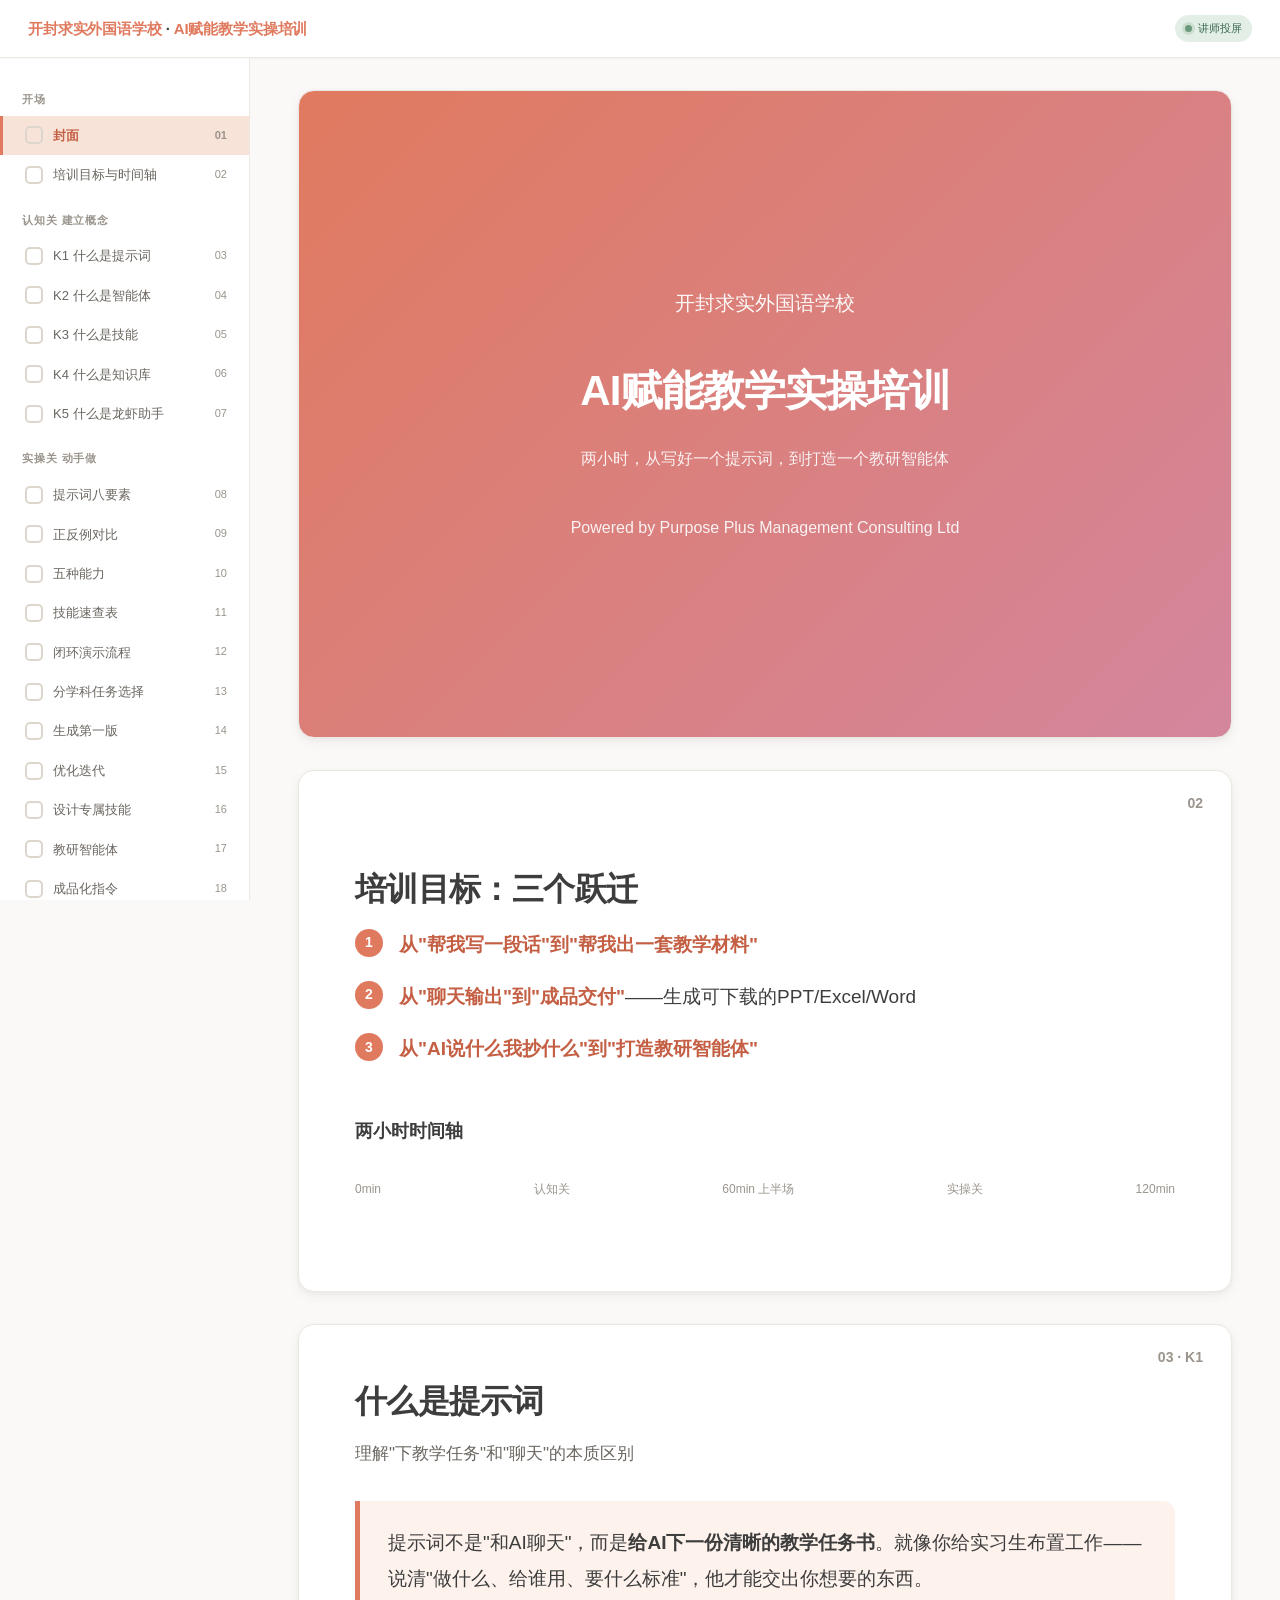
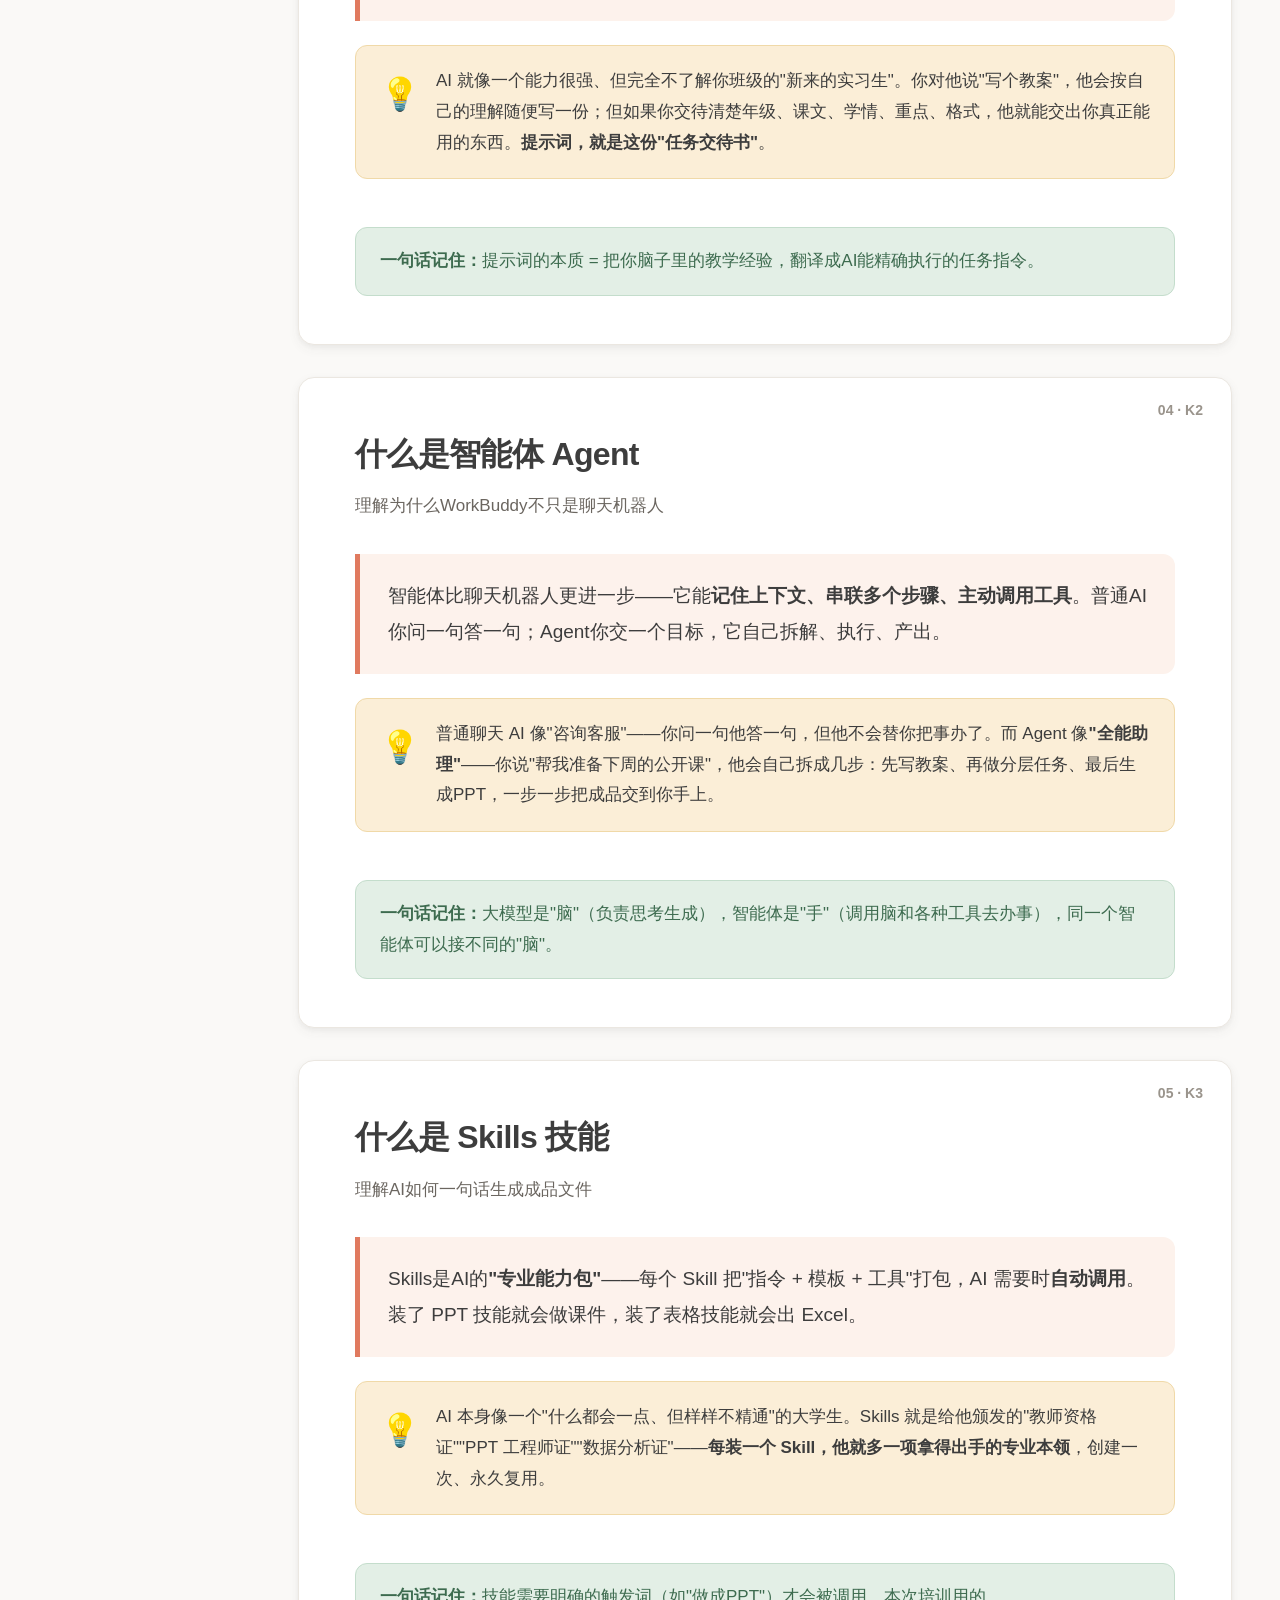
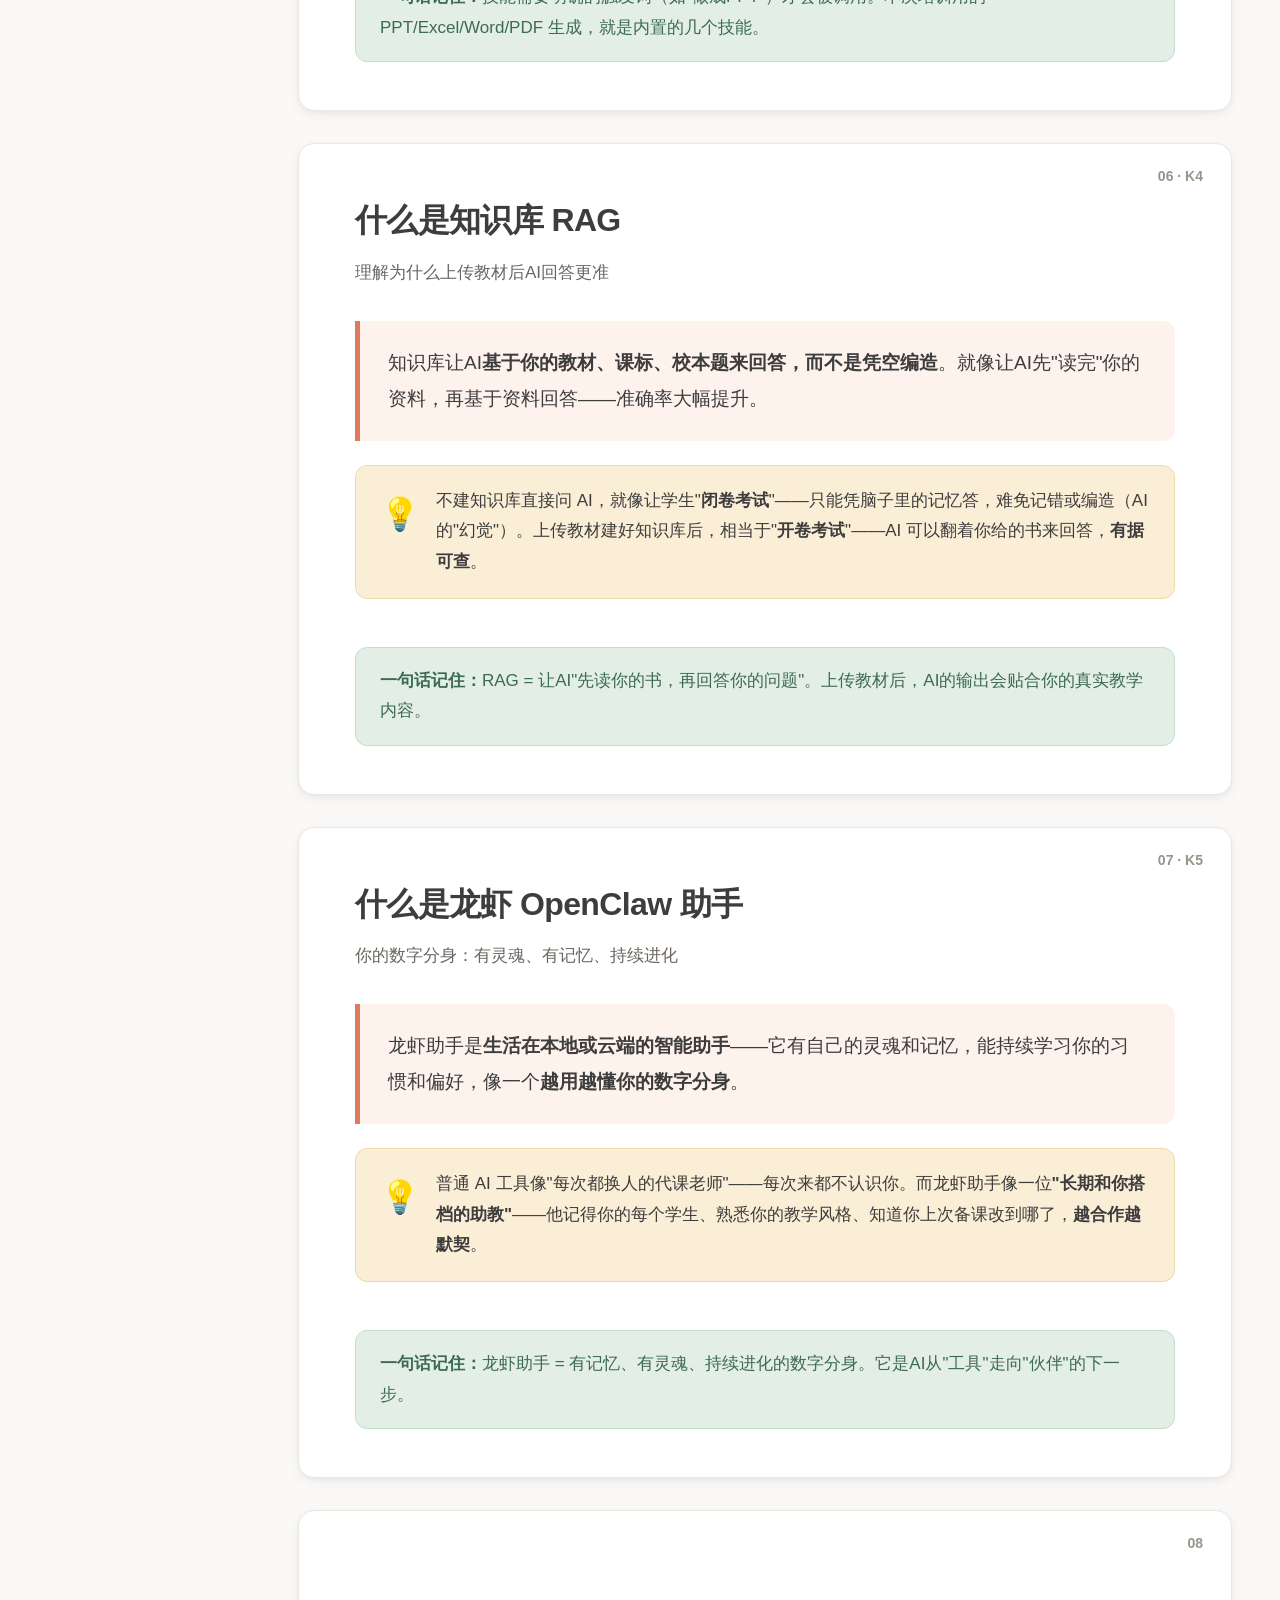
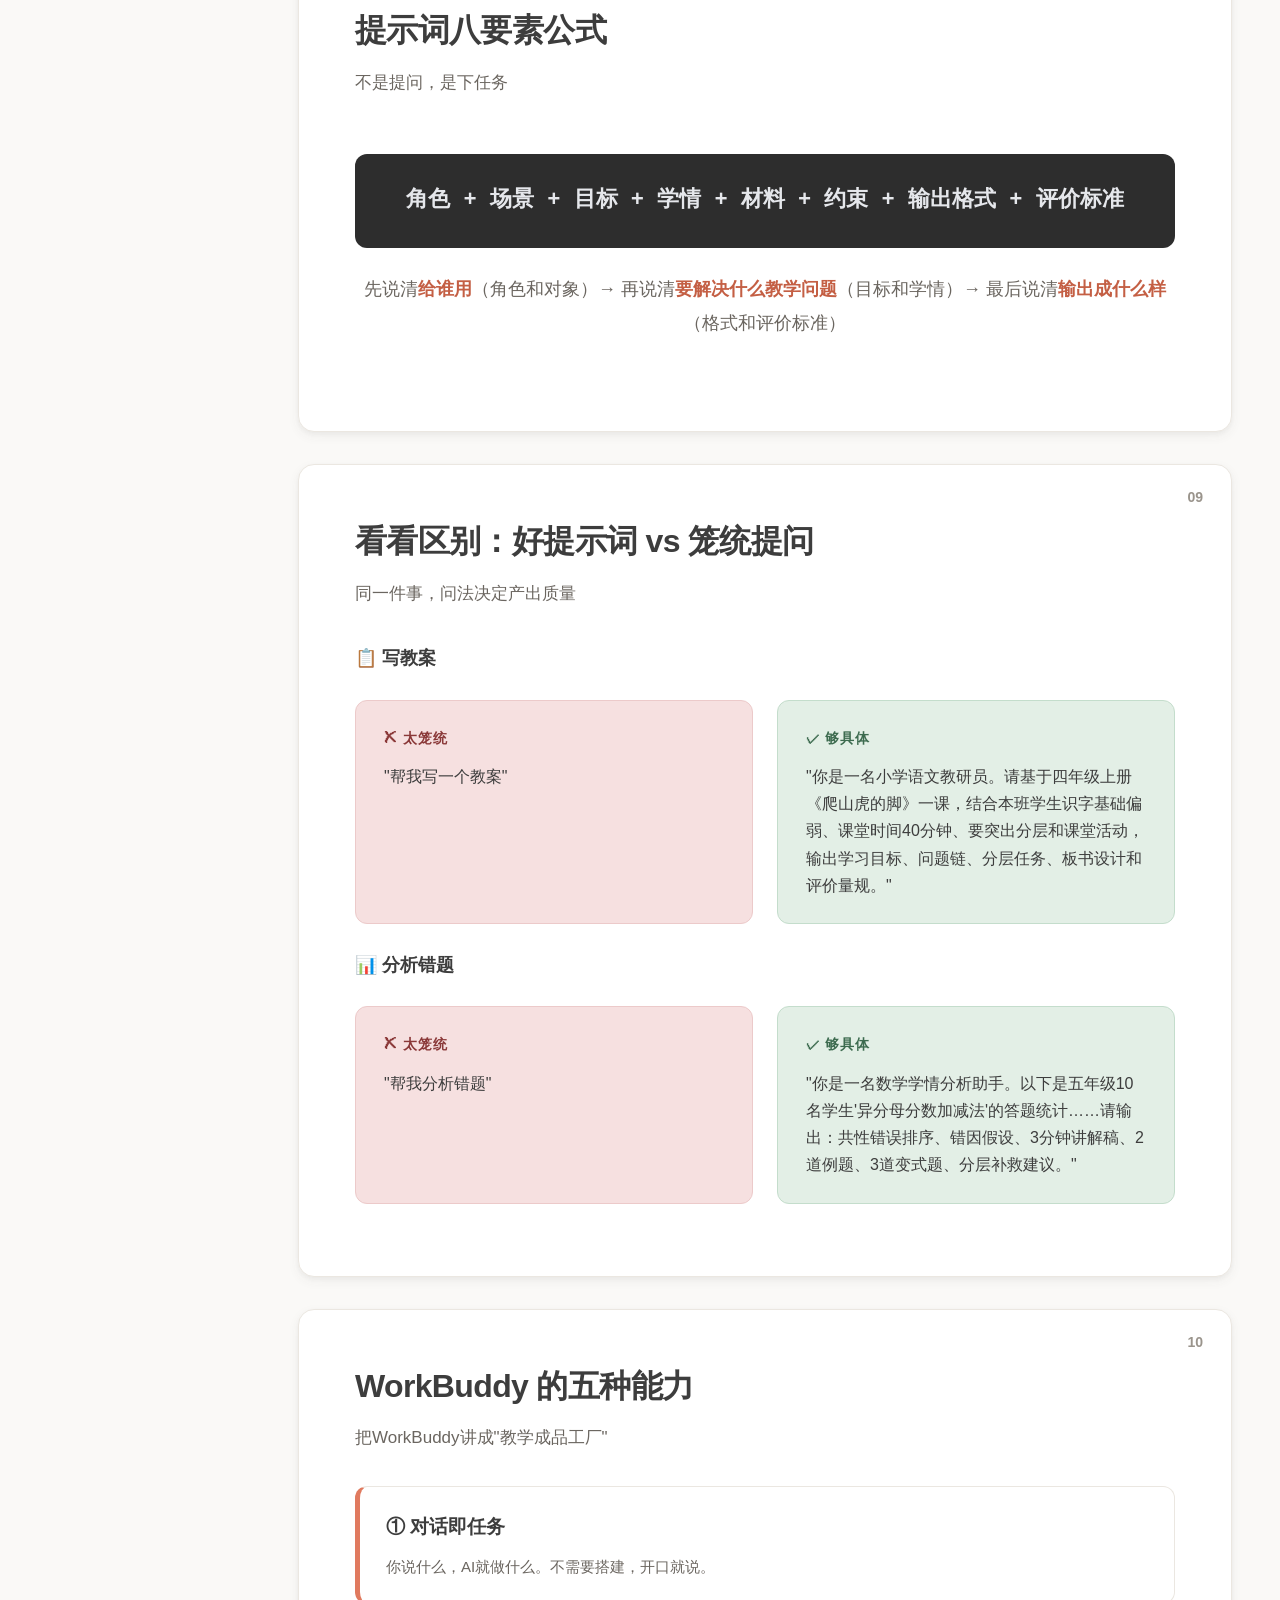
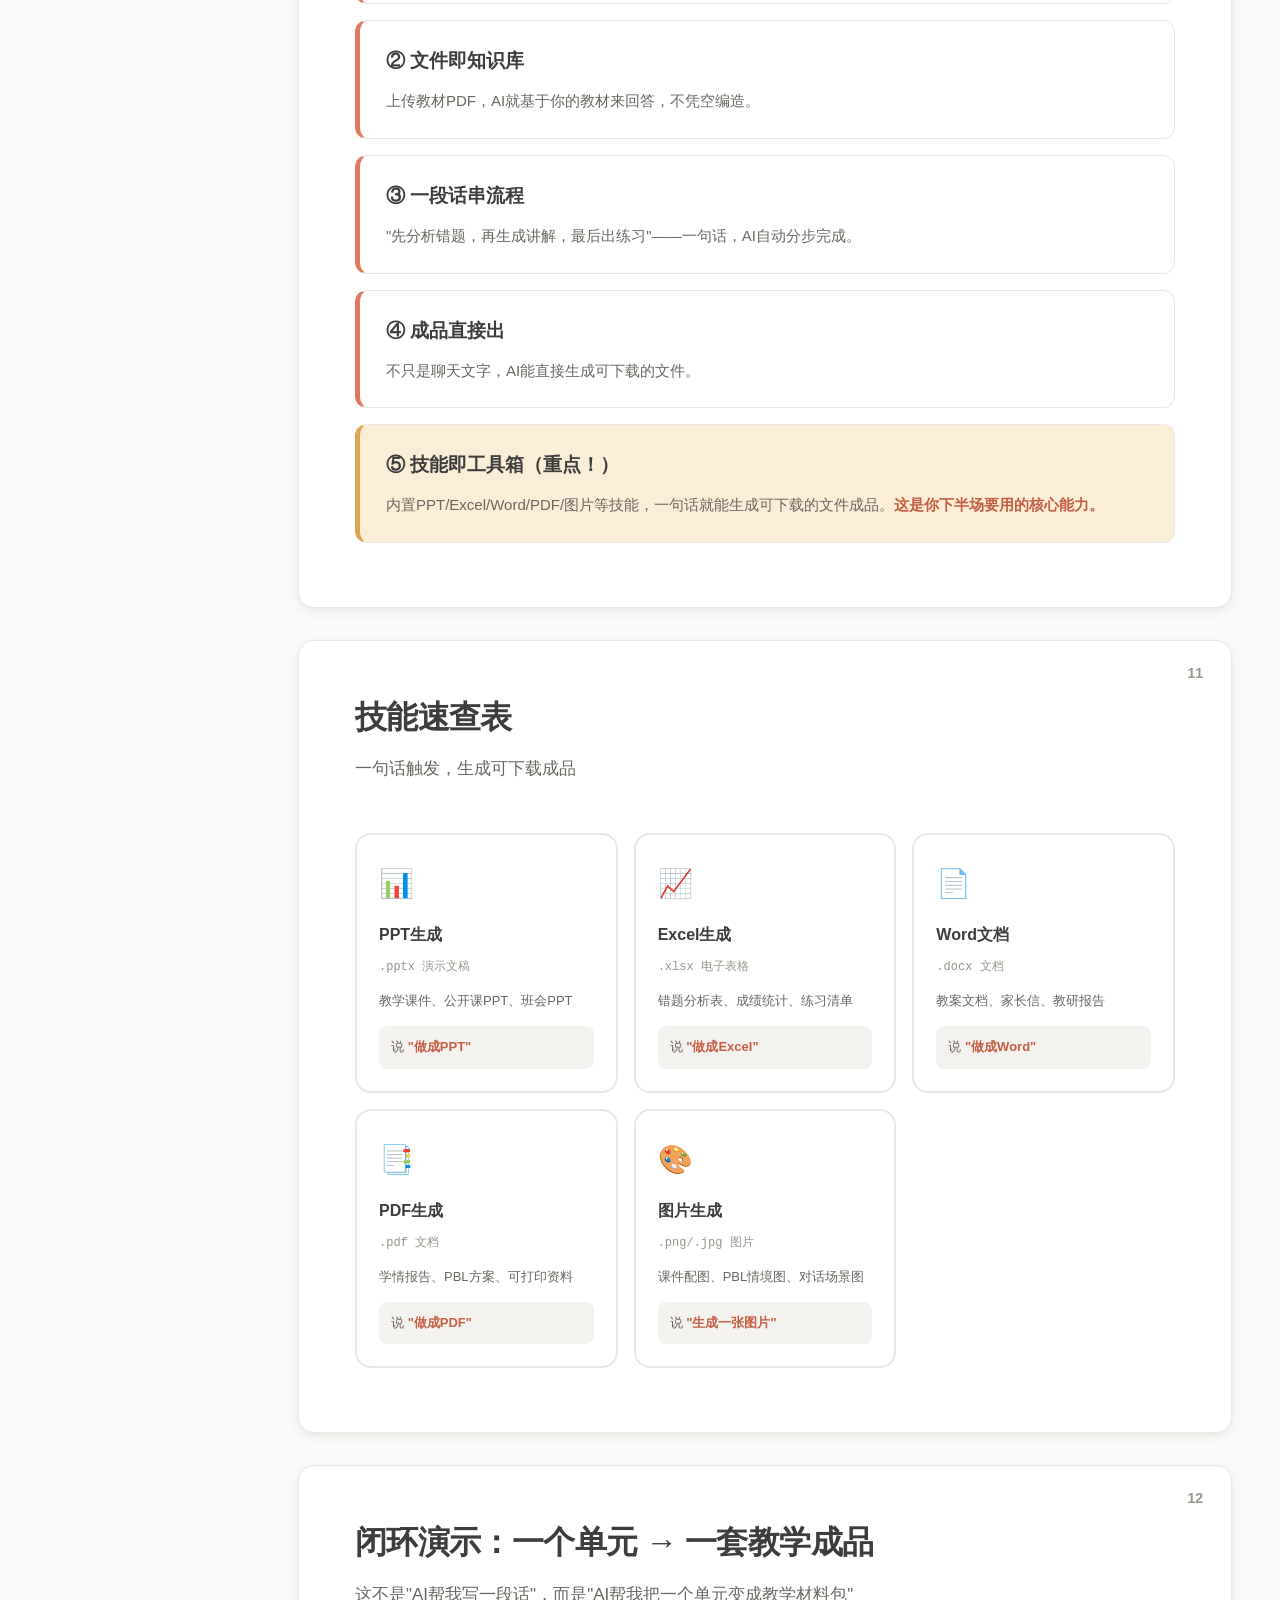
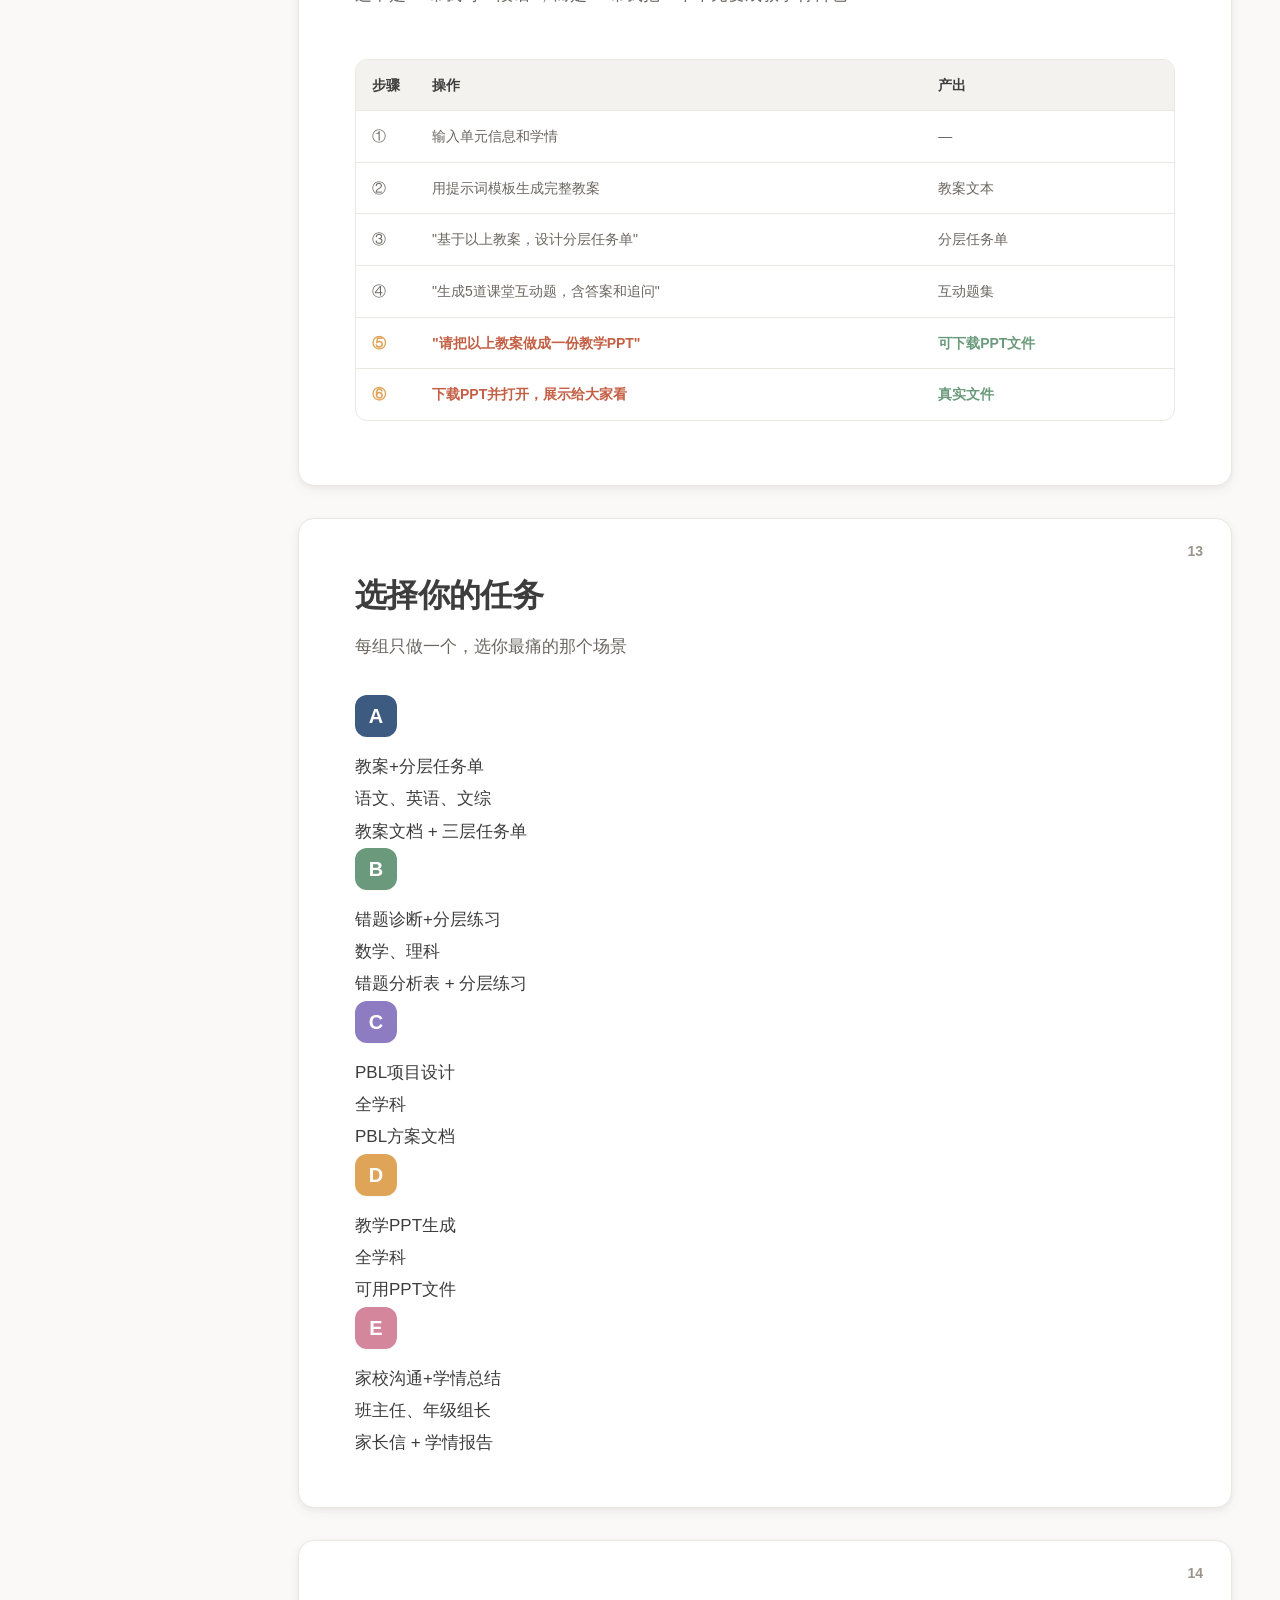
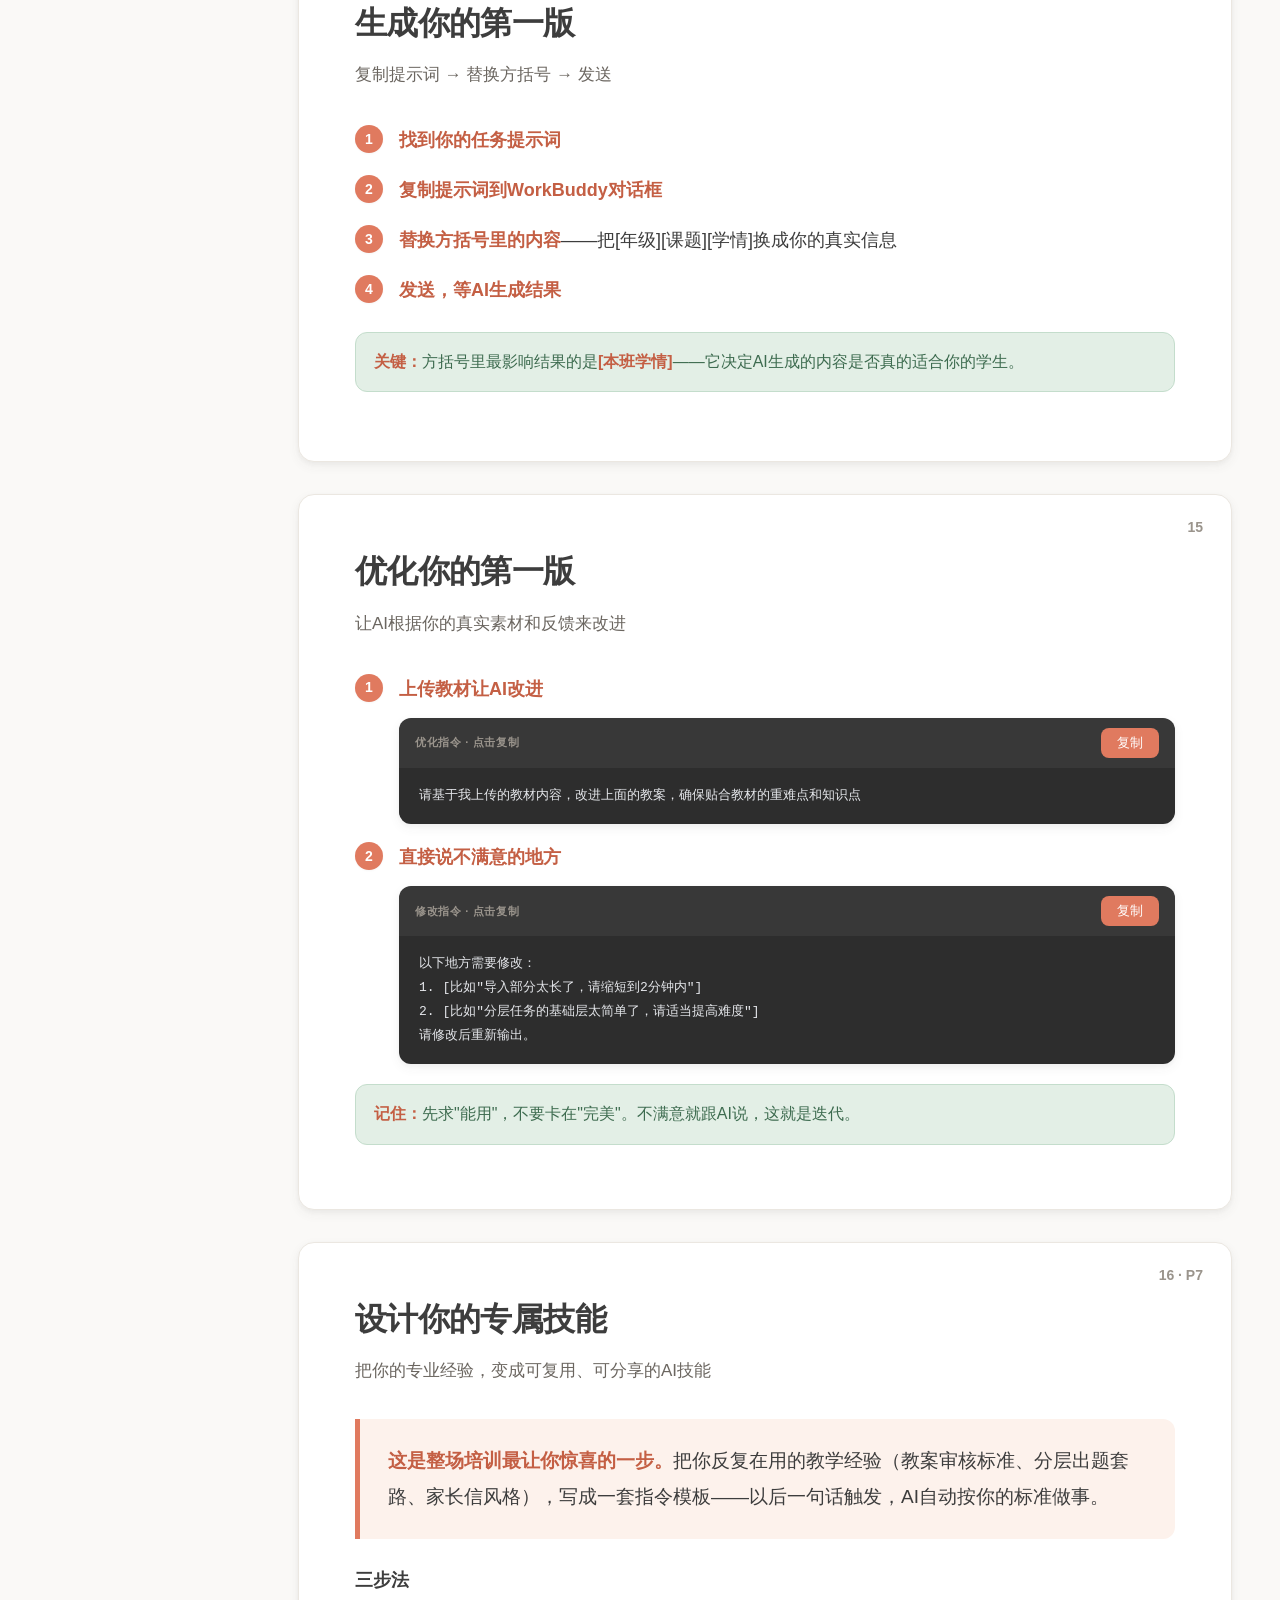
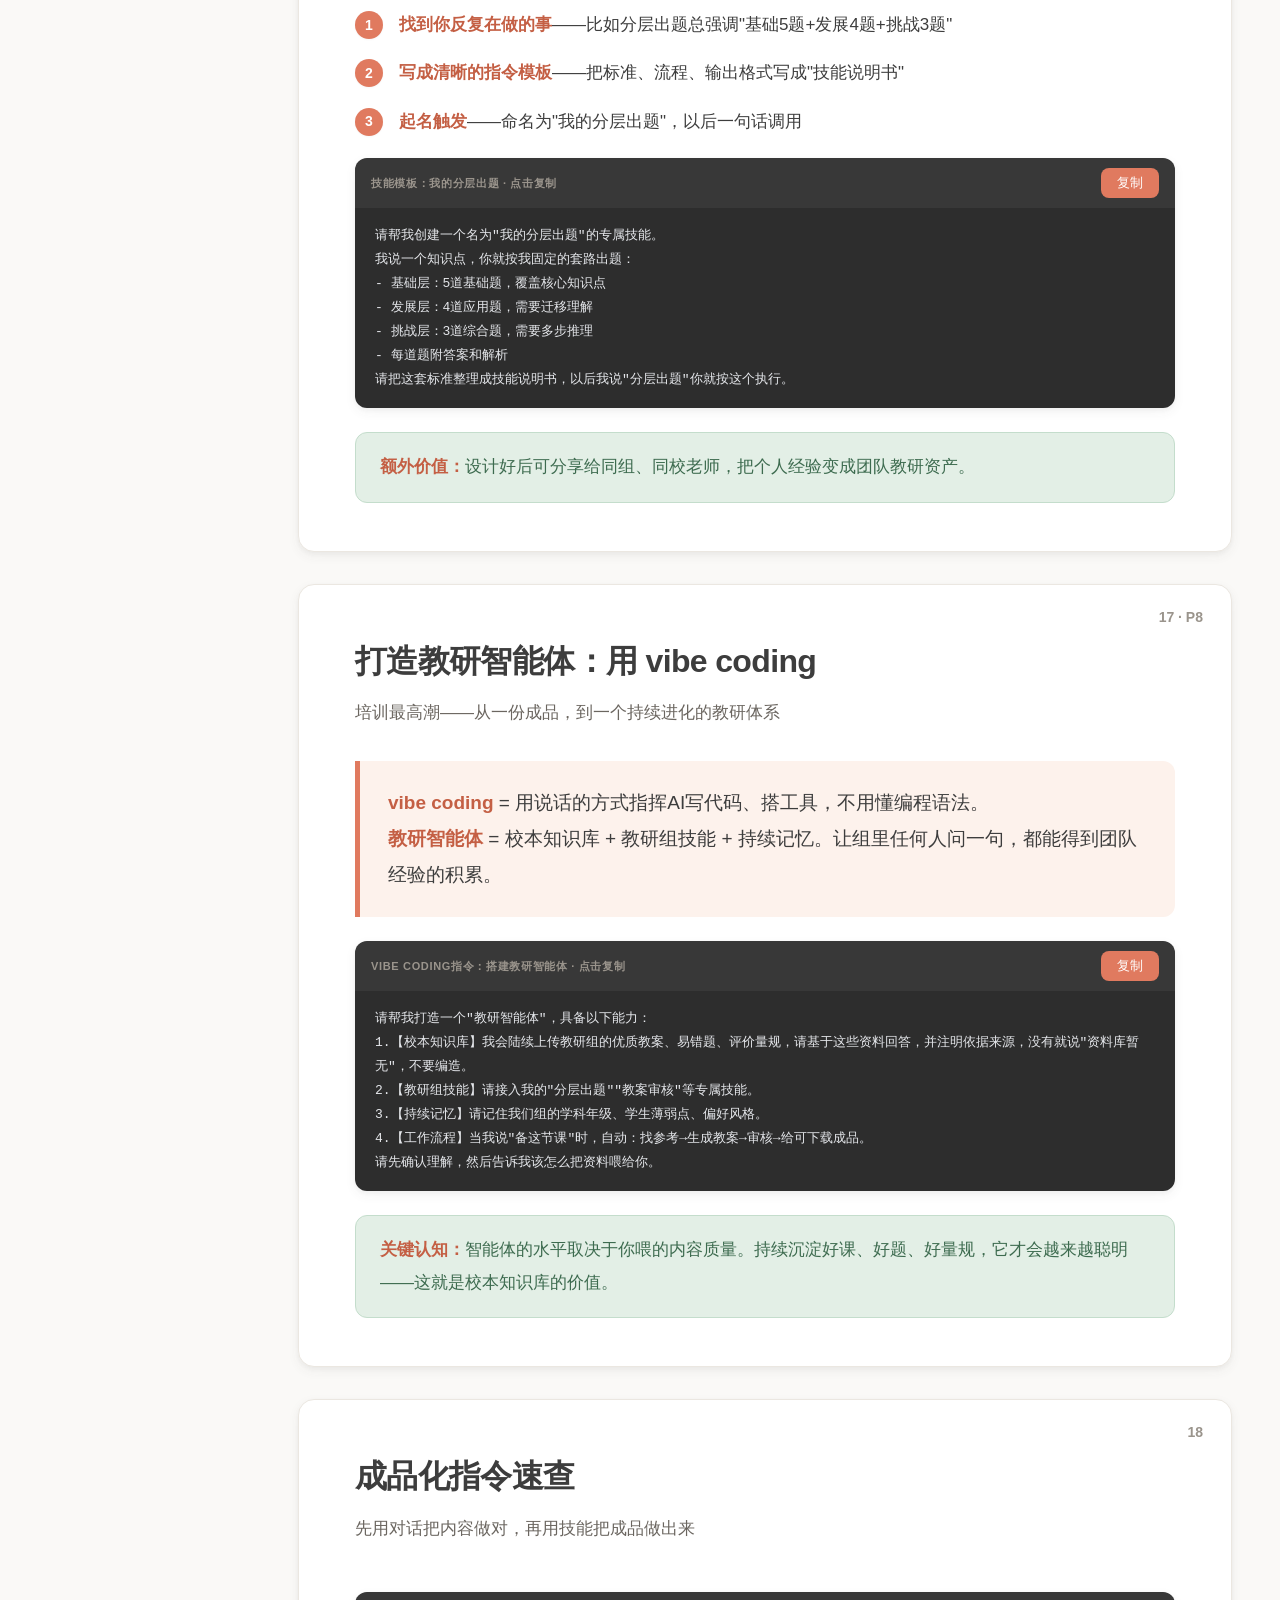
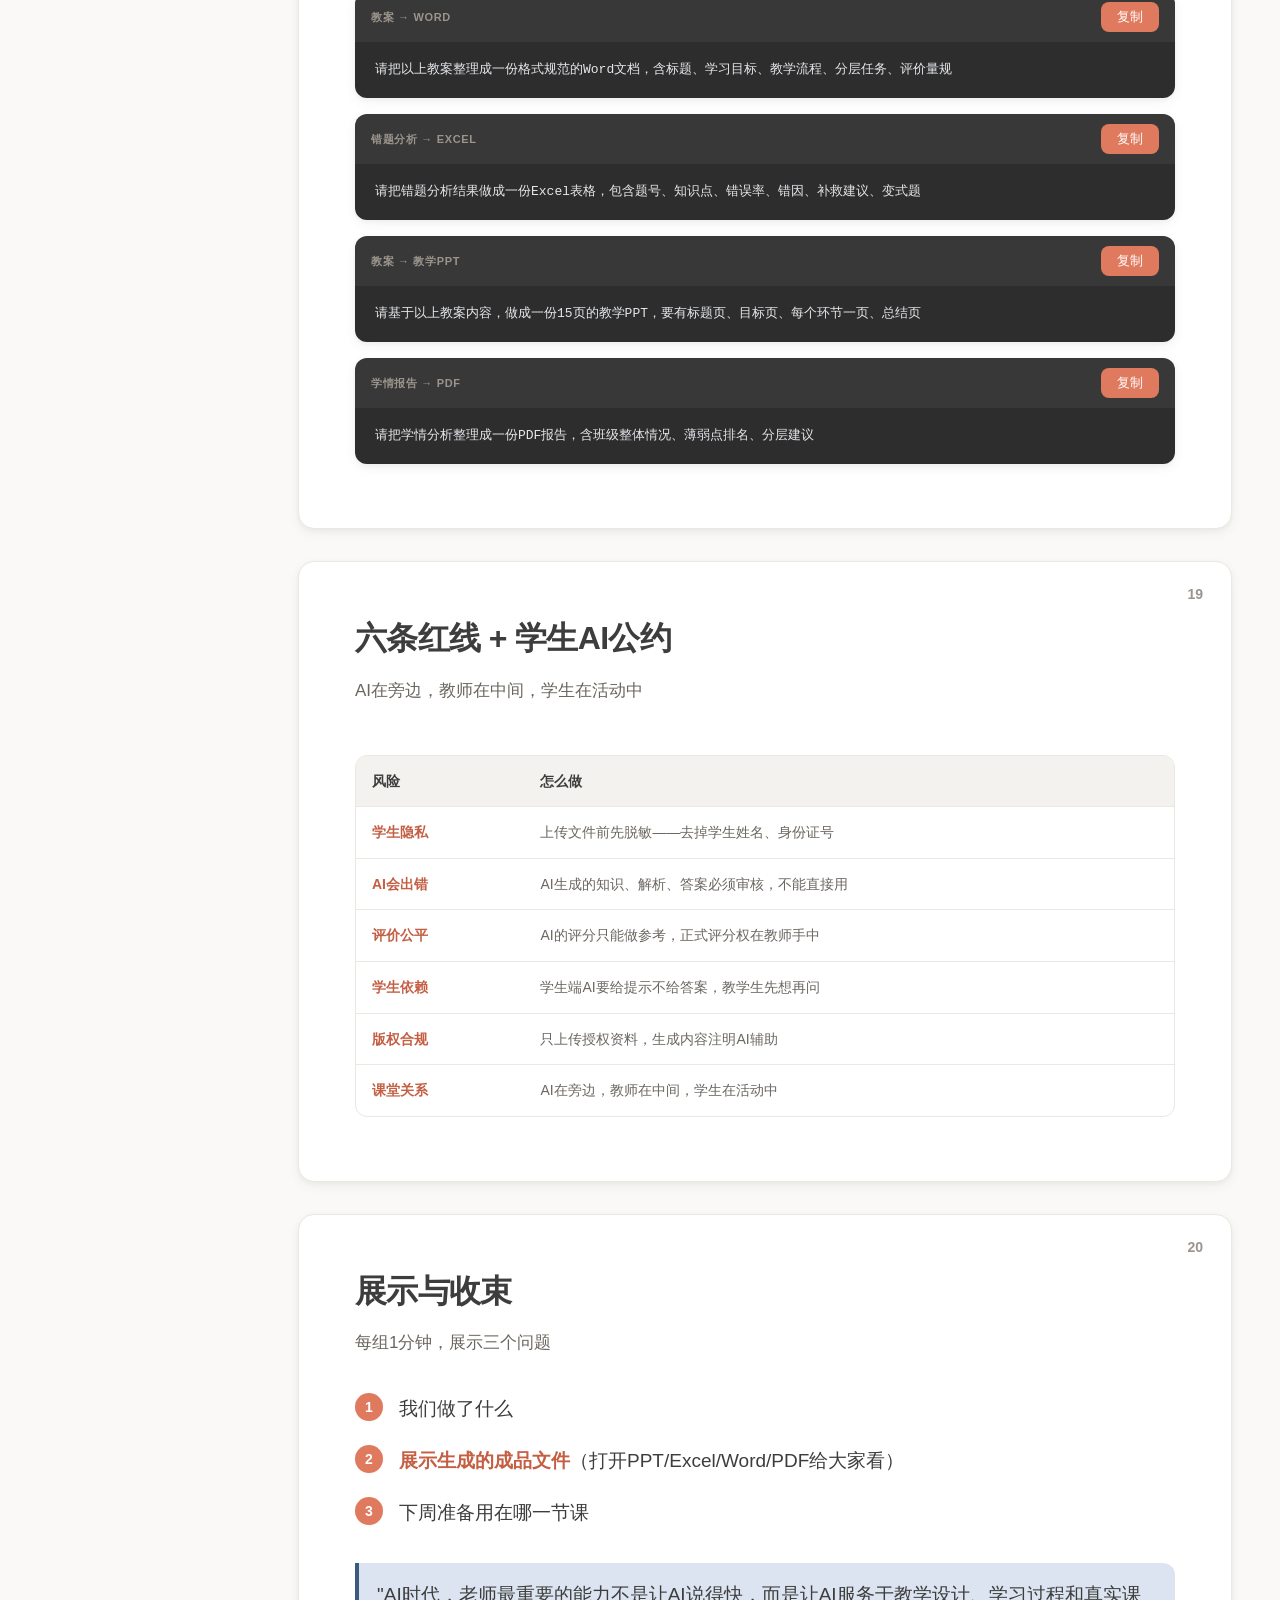
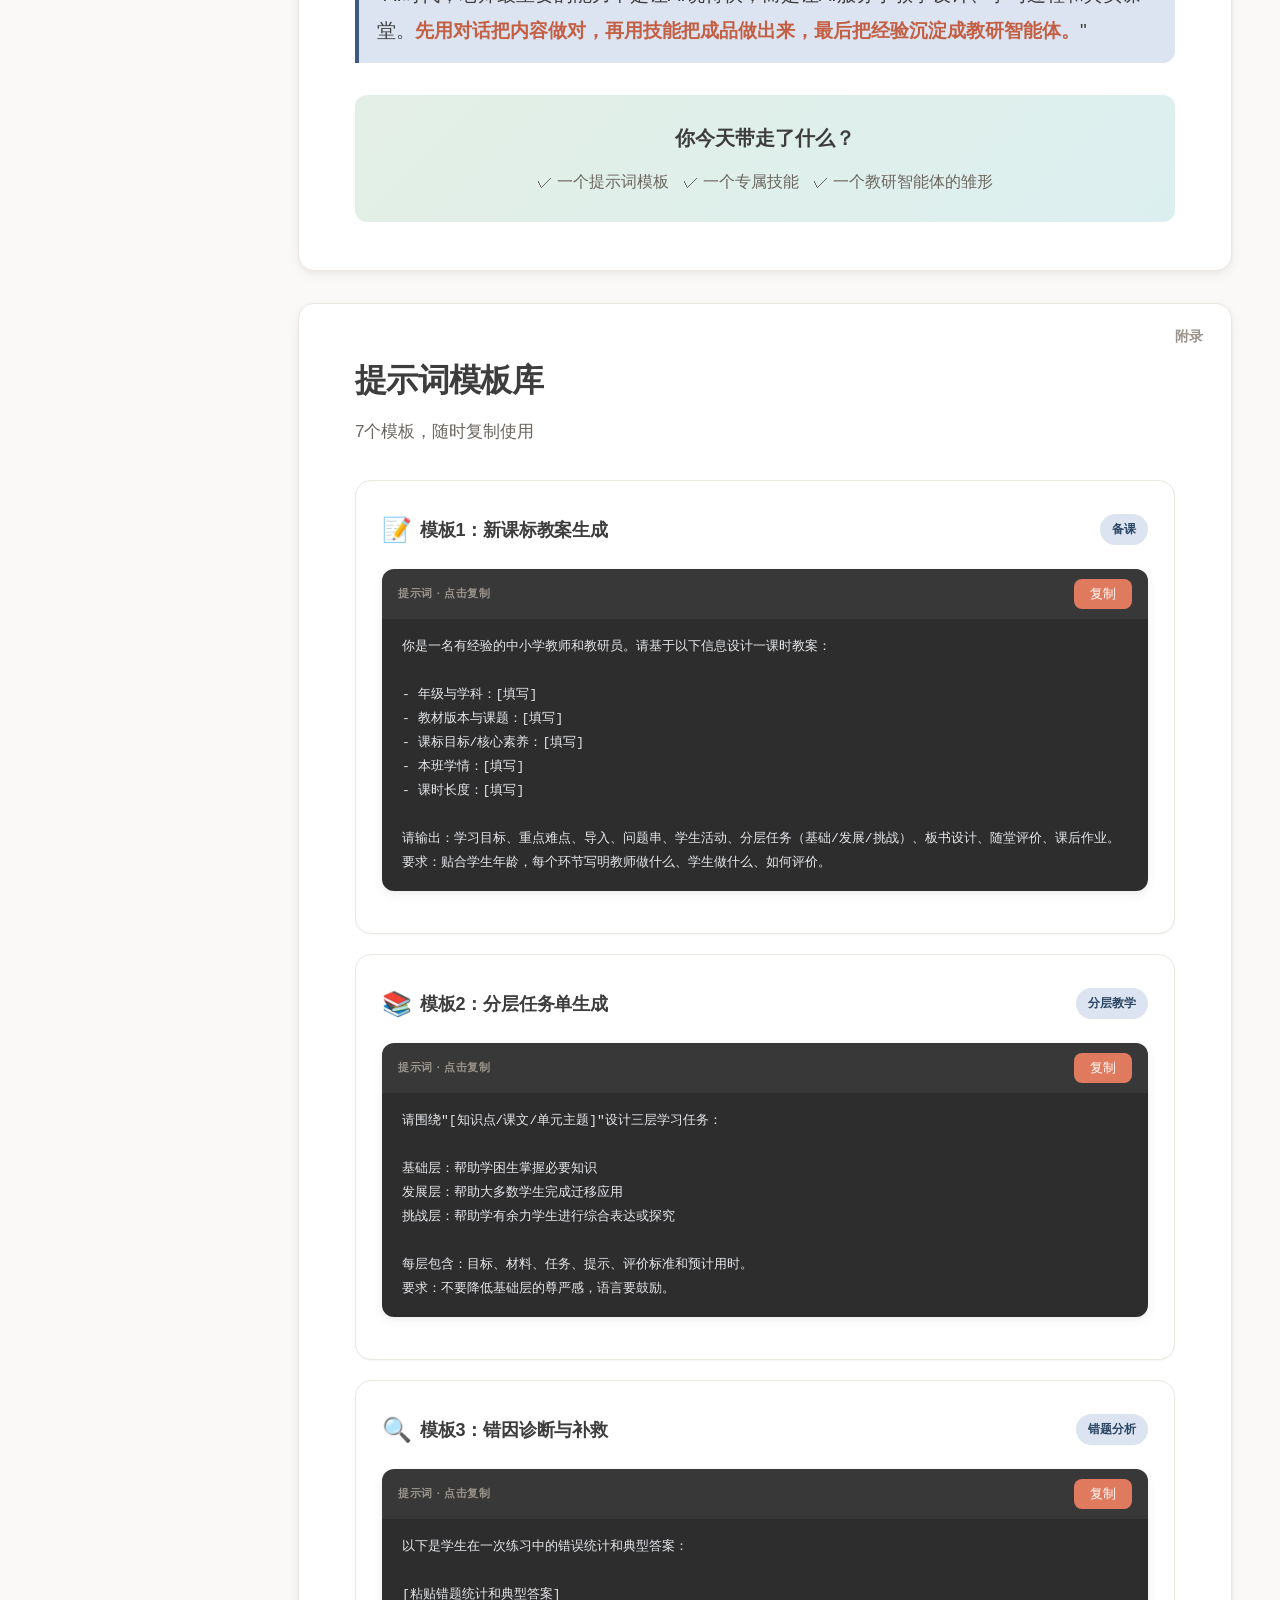
==== index.html @ 01b38e79 "AI赋能教学实操培训平台 v2 核心特性： - 学员端：13关渐进式学习（5知识关K1-K5 + 8实操关P1-P8）   · 知识关：提示词/智能体/技能/知识库RAG/龙虾OpenClaw助手科普" ====
<!DOCTYPE html>
<html lang="zh-CN">
<head>
<meta charset="UTF-8">
<meta name="viewport" content="width=device-width, initial-scale=1.0">
<title>AI赋能教学实操培训 · 讲师投屏</title>
<link rel="stylesheet" href="./assets/style.css">
<style>
/* ===== 讲师端 PPT 化独有样式 ===== */
body { background: var(--bg); }
.main { max-width: 1100px; padding: 32px 48px 80px; }

/* PPT 页：一屏一主题大卡片 */
.slide { background: var(--surface); border: 1px solid var(--line); border-radius: var(--radius-lg); padding: 48px 56px; margin-bottom: 32px; box-shadow: var(--shadow-md); min-height: 58vh; display: flex; flex-direction: column; justify-content: center; scroll-margin-top: 74px; }
.slide-cover { background: var(--gradient-primary); color: var(--surface); text-align: center; min-height: 72vh; align-items: center; }
.slide-cover h1 { font-size: 42px; font-weight: 800; margin-bottom: 16px; letter-spacing: -0.02em; }
.slide-cover .school-name { font-size: 20px; opacity: 0.95; margin-bottom: 32px; }
.slide-cover .cover-sub { font-size: 16px; opacity: 0.9; }
.slide-num { position: absolute; top: 20px; right: 28px; font-size: 14px; color: var(--ink-faint); font-weight: 600; }
.slide-cover .slide-num { color: rgba(255,255,255,0.7); }
.slide-title { font-size: 32px; font-weight: 800; color: var(--ink); margin-bottom: 8px; letter-spacing: -0.02em; }
.slide-subtitle { font-size: 17px; color: var(--ink-soft); margin-bottom: 32px; }
.slide-body { font-size: 17px; line-height: 1.9; color: var(--ink); }
.slide-body strong { color: var(--primary-dark); }

/* PPT 用的大字公式块 */
.slide-formula { background: var(--gray-900); color: #e5e7eb; border-radius: var(--radius); padding: 28px 36px; font-size: 22px; font-weight: 600; text-align: center; line-height: 1.7; margin: 24px 0; font-family: var(--font-mono); }

/* PPT 用的大对比卡 */
.slide-compare { display: grid; grid-template-columns: 1fr 1fr; gap: 24px; margin: 24px 0; }
.slide-compare .compare-card { padding: 24px 28px; font-size: 16px; }
.slide-compare .compare-label { font-size: 14px; margin-bottom: 12px; }
.slide-compare .compare-text { font-size: 16px; line-height: 1.7; }

/* PPT 用的大能力卡 */
.slide-ability { background: var(--surface); border: 1px solid var(--line); border-left: 5px solid var(--primary); border-radius: var(--radius); padding: 22px 26px; margin-bottom: 16px; }
.slide-ability.highlight { background: var(--accent-light); border-left-color: var(--accent); }
.slide-ability h4 { font-size: 19px; font-weight: 700; margin-bottom: 8px; color: var(--ink); }
.slide-ability p { font-size: 15px; color: var(--ink-soft); }

/* PPT 用的知识点科普块 */
.knowledge-slide-intro { font-size: 19px; line-height: 1.9; color: var(--ink); background: var(--primary-soft); border-left: 5px solid var(--primary); border-radius: 0 var(--radius) var(--radius) 0; padding: 24px 28px; margin-bottom: 24px; }
.knowledge-slide-metaphor { display: flex; gap: 16px; background: var(--accent-light); border: 1px solid var(--accent-border); border-radius: var(--radius); padding: 20px 24px; margin-bottom: 24px; font-size: 17px; line-height: 1.8; }
.knowledge-slide-metaphor .mi { font-size: 32px; flex-shrink: 0; }
.slide-keypoint { background: var(--success-light); border: 1px solid var(--success-border); border-radius: var(--radius); padding: 18px 24px; font-size: 17px; color: var(--success-strong); margin-top: 24px; }

/* 侧边栏 PPT 目录 */
.sidebar { padding: 16px 0; }
.nav-section-title { font-size: 11px; }
.nav-item { font-size: 13px; padding: 8px 22px; }
.nav-item .nav-page { font-size: 11px; color: var(--ink-faint); margin-left: auto; font-variant-numeric: tabular-nums; }

@media (max-width: 768px) {
  .slide { padding: 28px 20px; min-height: auto; }
  .slide-cover h1 { font-size: 28px; }
  .slide-title { font-size: 24px; }
  .slide-formula { font-size: 16px; padding: 18px; }
  .slide-compare { grid-template-columns: 1fr; }
}
</style>
</head>
<body>

<!-- ===== 顶部栏 ===== -->
<div class="header">
  <button class="menu-btn" onclick="toggleSidebar()" aria-label="打开导航菜单">☰</button>
  <div class="header-title"><span class="school-brand">开封求实外国语学校</span> · <span>AI赋能教学实操培训</span></div>
  <div class="header-right" style="margin-left:auto;">
    <div class="mode-indicator mode-online"><span class="mode-dot"></span><span>讲师投屏</span></div>
  </div>
</div>

<!-- ===== 侧边栏（PPT 目录） ===== -->
<div class="sidebar" id="sidebar">
  <div class="nav-section-title">开场</div>
  <div class="nav-item" onclick="goSection('cover')"><div class="nav-check"></div><span>封面</span><span class="nav-page">01</span></div>
  <div class="nav-item" onclick="goSection('overview')"><div class="nav-check"></div><span>培训目标与时间轴</span><span class="nav-page">02</span></div>

  <div class="nav-section-title">认知关 建立概念</div>
  <div class="nav-item" onclick="goSection('k1')"><div class="nav-check"></div><span>K1 什么是提示词</span><span class="nav-page">03</span></div>
  <div class="nav-item" onclick="goSection('k2')"><div class="nav-check"></div><span>K2 什么是智能体</span><span class="nav-page">04</span></div>
  <div class="nav-item" onclick="goSection('k3')"><div class="nav-check"></div><span>K3 什么是技能</span><span class="nav-page">05</span></div>
  <div class="nav-item" onclick="goSection('k4')"><div class="nav-check"></div><span>K4 什么是知识库</span><span class="nav-page">06</span></div>
  <div class="nav-item" onclick="goSection('k5')"><div class="nav-check"></div><span>K5 什么是龙虾助手</span><span class="nav-page">07</span></div>

  <div class="nav-section-title">实操关 动手做</div>
  <div class="nav-item" onclick="goSection('formula')"><div class="nav-check"></div><span>提示词八要素</span><span class="nav-page">08</span></div>
  <div class="nav-item" onclick="goSection('compare')"><div class="nav-check"></div><span>正反例对比</span><span class="nav-page">09</span></div>
  <div class="nav-item" onclick="goSection('abilities')"><div class="nav-check"></div><span>五种能力</span><span class="nav-page">10</span></div>
  <div class="nav-item" onclick="goSection('skills')"><div class="nav-check"></div><span>技能速查表</span><span class="nav-page">11</span></div>
  <div class="nav-item" onclick="goSection('demo')"><div class="nav-check"></div><span>闭环演示流程</span><span class="nav-page">12</span></div>
  <div class="nav-item" onclick="goSection('tasks')"><div class="nav-check"></div><span>分学科任务选择</span><span class="nav-page">13</span></div>
  <div class="nav-item" onclick="goSection('firstversion')"><div class="nav-check"></div><span>生成第一版</span><span class="nav-page">14</span></div>
  <div class="nav-item" onclick="goSection('optimize')"><div class="nav-check"></div><span>优化迭代</span><span class="nav-page">15</span></div>
  <div class="nav-item" onclick="goSection('customskill')"><div class="nav-check"></div><span>设计专属技能</span><span class="nav-page">16</span></div>
  <div class="nav-item" onclick="goSection('agent')"><div class="nav-check"></div><span>教研智能体</span><span class="nav-page">17</span></div>
  <div class="nav-item" onclick="goSection('output')"><div class="nav-check"></div><span>成品化指令</span><span class="nav-page">18</span></div>

  <div class="nav-section-title">收束</div>
  <div class="nav-item" onclick="goSection('ethics')"><div class="nav-check"></div><span>风险红线与公约</span><span class="nav-page">19</span></div>
  <div class="nav-item" onclick="goSection('closing')"><div class="nav-check"></div><span>展示与收束</span><span class="nav-page">20</span></div>

  <div class="nav-section-title">讲师控制台</div>
  <div class="nav-item" onclick="goSection('dashboard')"><div class="nav-check"></div><span>📊 班级数据大屏</span></div>
  <div class="nav-item" onclick="goSection('templates')"><div class="nav-check"></div><span>提示词模板库</span></div>
</div>
<div class="sidebar-overlay" id="sidebarOverlay" onclick="toggleSidebar(false)"></div>

<!-- ===== 主内容区 ===== -->
<div class="main">

<!-- 01 封面 -->
<div class="slide slide-cover" id="cover" style="position:relative;">
  <div class="school-name">开封求实外国语学校</div>
  <h1>AI赋能教学实操培训</h1>
  <div class="cover-sub">两小时，从写好一个提示词，到打造一个教研智能体</div>
  <div class="cover-sub" style="margin-top:40px;">Powered by Purpose Plus Management Consulting Ltd</div>
</div>

<!-- 02 培训目标与时间轴 -->
<div class="slide" id="overview" style="position:relative;">
  <div class="slide-num">02</div>
  <div class="slide-title">培训目标：三个跃迁</div>
  <div class="slide-body">
    <div class="step-list" style="font-size:19px;">
      <li><strong>从"帮我写一段话"到"帮我出一套教学材料"</strong></li>
      <li><strong>从"聊天输出"到"成品交付"</strong>——生成可下载的PPT/Excel/Word</li>
      <li><strong>从"AI说什么我抄什么"到"打造教研智能体"</strong></li>
    </div>
  </div>
  <h4 style="font-weight:700;margin:32px 0 12px;font-size:18px;">两小时时间轴</h4>
  <div class="timeline" style="height:14px;border-radius:7px;">
    <div class="timeline-seg bg-blue" style="flex:8" title="认知关 K1-K5"></div>
    <div class="timeline-seg bg-purple" style="flex:10" title="提示词+上手"></div>
    <div class="timeline-seg bg-teal" style="flex:12" title="能力+演示"></div>
    <div class="timeline-seg bg-orange" style="flex:15" title="下半场实操"></div>
    <div class="timeline-seg bg-pink" style="flex:10" title="专属技能+智能体"></div>
    <div class="timeline-seg bg-green" style="flex:7" title="展示收束"></div>
  </div>
  <div style="display:flex;justify-content:space-between;font-size:12px;color:var(--ink-faint);margin-top:6px;">
    <span>0min</span><span>认知关</span><span>60min 上半场</span><span>实操关</span><span>120min</span>
  </div>
</div>

<!-- 03 K1 什么是提示词 -->
<div class="slide" id="k1" style="position:relative;">
  <div class="slide-num">03 · K1</div>
  <div class="slide-title">什么是提示词</div>
  <div class="slide-subtitle">理解"下教学任务"和"聊天"的本质区别</div>
  <div class="knowledge-slide-intro">提示词不是"和AI聊天"，而是<strong>给AI下一份清晰的教学任务书</strong>。就像你给实习生布置工作——说清"做什么、给谁用、要什么标准"，他才能交出你想要的东西。</div>
  <div class="knowledge-slide-metaphor"><span class="mi">💡</span><div>AI 就像一个能力很强、但完全不了解你班级的"新来的实习生"。你对他说"写个教案"，他会按自己的理解随便写一份；但如果你交待清楚年级、课文、学情、重点、格式，他就能交出你真正能用的东西。<strong>提示词，就是这份"任务交待书"</strong>。</div></div>
  <div class="slide-keypoint"><strong>一句话记住：</strong>提示词的本质 = 把你脑子里的教学经验，翻译成AI能精确执行的任务指令。</div>
</div>

<!-- 04 K2 什么是智能体 -->
<div class="slide" id="k2" style="position:relative;">
  <div class="slide-num">04 · K2</div>
  <div class="slide-title">什么是智能体 Agent</div>
  <div class="slide-subtitle">理解为什么WorkBuddy不只是聊天机器人</div>
  <div class="knowledge-slide-intro">智能体比聊天机器人更进一步——它能<strong>记住上下文、串联多个步骤、主动调用工具</strong>。普通AI你问一句答一句；Agent你交一个目标，它自己拆解、执行、产出。</div>
  <div class="knowledge-slide-metaphor"><span class="mi">💡</span><div>普通聊天 AI 像"咨询客服"——你问一句他答一句，但他不会替你把事办了。而 Agent 像<strong>"全能助理"</strong>——你说"帮我准备下周的公开课"，他会自己拆成几步：先写教案、再做分层任务、最后生成PPT，一步一步把成品交到你手上。</div></div>
  <div class="slide-keypoint"><strong>一句话记住：</strong>大模型是"脑"（负责思考生成），智能体是"手"（调用脑和各种工具去办事），同一个智能体可以接不同的"脑"。</div>
</div>

<!-- 05 K3 什么是技能 -->
<div class="slide" id="k3" style="position:relative;">
  <div class="slide-num">05 · K3</div>
  <div class="slide-title">什么是 Skills 技能</div>
  <div class="slide-subtitle">理解AI如何一句话生成成品文件</div>
  <div class="knowledge-slide-intro">Skills是AI的<strong>"专业能力包"</strong>——每个 Skill 把"指令 + 模板 + 工具"打包，AI 需要时<strong>自动调用</strong>。装了 PPT 技能就会做课件，装了表格技能就会出 Excel。</div>
  <div class="knowledge-slide-metaphor"><span class="mi">💡</span><div>AI 本身像一个"什么都会一点、但样样不精通"的大学生。Skills 就是给他颁发的"教师资格证""PPT 工程师证""数据分析证"——<strong>每装一个 Skill，他就多一项拿得出手的专业本领</strong>，创建一次、永久复用。</div></div>
  <div class="slide-keypoint"><strong>一句话记住：</strong>技能需要明确的触发词（如"做成PPT"）才会被调用。本次培训用的 PPT/Excel/Word/PDF 生成，就是内置的几个技能。</div>
</div>

<!-- 06 K4 什么是知识库 -->
<div class="slide" id="k4" style="position:relative;">
  <div class="slide-num">06 · K4</div>
  <div class="slide-title">什么是知识库 RAG</div>
  <div class="slide-subtitle">理解为什么上传教材后AI回答更准</div>
  <div class="knowledge-slide-intro">知识库让AI<strong>基于你的教材、课标、校本题来回答，而不是凭空编造</strong>。就像让AI先"读完"你的资料，再基于资料回答——准确率大幅提升。</div>
  <div class="knowledge-slide-metaphor"><span class="mi">💡</span><div>不建知识库直接问 AI，就像让学生"<strong>闭卷考试</strong>"——只能凭脑子里的记忆答，难免记错或编造（AI 的"幻觉"）。上传教材建好知识库后，相当于"<strong>开卷考试</strong>"——AI 可以翻着你给的书来回答，<strong>有据可查</strong>。</div></div>
  <div class="slide-keypoint"><strong>一句话记住：</strong>RAG = 让AI"先读你的书，再回答你的问题"。上传教材后，AI的输出会贴合你的真实教学内容。</div>
</div>

<!-- 07 K5 什么是龙虾助手 -->
<div class="slide" id="k5" style="position:relative;">
  <div class="slide-num">07 · K5</div>
  <div class="slide-title">什么是龙虾 OpenClaw 助手</div>
  <div class="slide-subtitle">你的数字分身：有灵魂、有记忆、持续进化</div>
  <div class="knowledge-slide-intro">龙虾助手是<strong>生活在本地或云端的智能助手</strong>——它有自己的灵魂和记忆，能持续学习你的习惯和偏好，像一个<strong>越用越懂你的数字分身</strong>。</div>
  <div class="knowledge-slide-metaphor"><span class="mi">💡</span><div>普通 AI 工具像"每次都换人的代课老师"——每次来都不认识你。而龙虾助手像一位<strong>"长期和你搭档的助教"</strong>——他记得你的每个学生、熟悉你的教学风格、知道你上次备课改到哪了，<strong>越合作越默契</strong>。</div></div>
  <div class="slide-keypoint"><strong>一句话记住：</strong>龙虾助手 = 有记忆、有灵魂、持续进化的数字分身。它是AI从"工具"走向"伙伴"的下一步。</div>
</div>

<!-- 08 提示词八要素 -->
<div class="slide" id="formula" style="position:relative;">
  <div class="slide-num">08</div>
  <div class="slide-title">提示词八要素公式</div>
  <div class="slide-subtitle">不是提问，是下任务</div>
  <div class="slide-formula">角色 + 场景 + 目标 + 学情 + 材料 + 约束 + 输出格式 + 评价标准</div>
  <div class="slide-body" style="text-align:center;font-size:18px;color:var(--ink-soft);">先说清<strong>给谁用</strong>（角色和对象）→ 再说清<strong>要解决什么教学问题</strong>（目标和学情）→ 最后说清<strong>输出成什么样</strong>（格式和评价标准）</div>
</div>

<!-- 09 正反例对比 -->
<div class="slide" id="compare" style="position:relative;">
  <div class="slide-num">09</div>
  <div class="slide-title">看看区别：好提示词 vs 笼统提问</div>
  <div class="slide-subtitle">同一件事，问法决定产出质量</div>
  <div class="slide-body">
    <p style="font-weight:700;font-size:18px;margin-bottom:12px;">📋 写教案</p>
    <div class="slide-compare">
      <div class="compare-card compare-bad"><div class="compare-label">✗ 太笼统</div><div class="compare-text">"帮我写一个教案"</div></div>
      <div class="compare-card compare-good"><div class="compare-label">✓ 够具体</div><div class="compare-text">"你是一名小学语文教研员。请基于四年级上册《爬山虎的脚》一课，结合本班学生识字基础偏弱、课堂时间40分钟、要突出分层和课堂活动，输出学习目标、问题链、分层任务、板书设计和评价量规。"</div></div>
    </div>
    <p style="font-weight:700;font-size:18px;margin:20px 0 12px;">📊 分析错题</p>
    <div class="slide-compare">
      <div class="compare-card compare-bad"><div class="compare-label">✗ 太笼统</div><div class="compare-text">"帮我分析错题"</div></div>
      <div class="compare-card compare-good"><div class="compare-label">✓ 够具体</div><div class="compare-text">"你是一名数学学情分析助手。以下是五年级10名学生'异分母分数加减法'的答题统计……请输出：共性错误排序、错因假设、3分钟讲解稿、2道例题、3道变式题、分层补救建议。"</div></div>
    </div>
  </div>
</div>

<!-- 10 五种能力 -->
<div class="slide" id="abilities" style="position:relative;">
  <div class="slide-num">10</div>
  <div class="slide-title">WorkBuddy 的五种能力</div>
  <div class="slide-subtitle">把WorkBuddy讲成"教学成品工厂"</div>
  <div class="slide-body">
    <div class="slide-ability"><h4>① 对话即任务</h4><p>你说什么，AI就做什么。不需要搭建，开口就说。</p></div>
    <div class="slide-ability"><h4>② 文件即知识库</h4><p>上传教材PDF，AI就基于你的教材来回答，不凭空编造。</p></div>
    <div class="slide-ability"><h4>③ 一段话串流程</h4><p>"先分析错题，再生成讲解，最后出练习"——一句话，AI自动分步完成。</p></div>
    <div class="slide-ability"><h4>④ 成品直接出</h4><p>不只是聊天文字，AI能直接生成可下载的文件。</p></div>
    <div class="slide-ability highlight"><h4>⑤ 技能即工具箱（重点！）</h4><p>内置PPT/Excel/Word/PDF/图片等技能，一句话就能生成可下载的文件成品。<strong>这是你下半场要用的核心能力。</strong></p></div>
  </div>
</div>

<!-- 11 技能速查表 -->
<div class="slide" id="skills" style="position:relative;">
  <div class="slide-num">11</div>
  <div class="slide-title">技能速查表</div>
  <div class="slide-subtitle">一句话触发，生成可下载成品</div>
  <div class="slide-body">
    <div class="skill-grid">
      <div class="skill-card"><div class="skill-icon">📊</div><div class="skill-name">PPT生成</div><div class="skill-format">.pptx 演示文稿</div><div class="skill-scenes">教学课件、公开课PPT、班会PPT</div><div class="skill-trigger">说 <strong>"做成PPT"</strong></div></div>
      <div class="skill-card"><div class="skill-icon">📈</div><div class="skill-name">Excel生成</div><div class="skill-format">.xlsx 电子表格</div><div class="skill-scenes">错题分析表、成绩统计、练习清单</div><div class="skill-trigger">说 <strong>"做成Excel"</strong></div></div>
      <div class="skill-card"><div class="skill-icon">📄</div><div class="skill-name">Word文档</div><div class="skill-format">.docx 文档</div><div class="skill-scenes">教案文档、家长信、教研报告</div><div class="skill-trigger">说 <strong>"做成Word"</strong></div></div>
      <div class="skill-card"><div class="skill-icon">📑</div><div class="skill-name">PDF生成</div><div class="skill-format">.pdf 文档</div><div class="skill-scenes">学情报告、PBL方案、可打印资料</div><div class="skill-trigger">说 <strong>"做成PDF"</strong></div></div>
      <div class="skill-card"><div class="skill-icon">🎨</div><div class="skill-name">图片生成</div><div class="skill-format">.png/.jpg 图片</div><div class="skill-scenes">课件配图、PBL情境图、对话场景图</div><div class="skill-trigger">说 <strong>"生成一张图片"</strong></div></div>
    </div>
  </div>
</div>

<!-- 12 闭环演示流程 -->
<div class="slide" id="demo" style="position:relative;">
  <div class="slide-num">12</div>
  <div class="slide-title">闭环演示：一个单元 → 一套教学成品</div>
  <div class="slide-subtitle">这不是"AI帮我写一段话"，而是"AI帮我把一个单元变成教学材料包"</div>
  <div class="slide-body">
    <div class="table-wrap">
      <table>
        <thead><tr><th style="width:60px;">步骤</th><th>操作</th><th>产出</th></tr></thead>
        <tbody>
          <tr><td>①</td><td>输入单元信息和学情</td><td>—</td></tr>
          <tr><td>②</td><td>用提示词模板生成完整教案</td><td>教案文本</td></tr>
          <tr><td>③</td><td>"基于以上教案，设计分层任务单"</td><td>分层任务单</td></tr>
          <tr><td>④</td><td>"生成5道课堂互动题，含答案和追问"</td><td>互动题集</td></tr>
          <tr><td style="color:var(--accent);font-weight:700;">⑤</td><td><strong>"请把以上教案做成一份教学PPT"</strong></td><td><strong style="color:var(--success);">可下载PPT文件</strong></td></tr>
          <tr><td style="color:var(--accent);font-weight:700;">⑥</td><td><strong>下载PPT并打开，展示给大家看</strong></td><td><strong style="color:var(--success);">真实文件</strong></td></tr>
        </tbody>
      </table>
    </div>
  </div>
</div>

<!-- 13 分学科任务选择 -->
<div class="slide" id="tasks" style="position:relative;">
  <div class="slide-num">13</div>
  <div class="slide-title">选择你的任务</div>
  <div class="slide-subtitle">每组只做一个，选你最痛的那个场景</div>
  <div class="slide-body">
    <div class="task-grid" id="taskSelectGrid">
      <div class="task-card" onclick="selectTask(this,'A')"><div class="task-card-header"><div class="task-badge bg-blue">A</div></div><div class="task-body"><div class="task-name">教案+分层任务单</div><div class="task-subjects">语文、英语、文综</div><div class="task-goal">教案文档 + 三层任务单</div></div></div>
      <div class="task-card" onclick="selectTask(this,'B')"><div class="task-card-header"><div class="task-badge bg-green">B</div></div><div class="task-body"><div class="task-name">错题诊断+分层练习</div><div class="task-subjects">数学、理科</div><div class="task-goal">错题分析表 + 分层练习</div></div></div>
      <div class="task-card" onclick="selectTask(this,'C')"><div class="task-card-header"><div class="task-badge bg-purple">C</div></div><div class="task-body"><div class="task-name">PBL项目设计</div><div class="task-subjects">全学科</div><div class="task-goal">PBL方案文档</div></div></div>
      <div class="task-card" onclick="selectTask(this,'D')"><div class="task-card-header"><div class="task-badge bg-orange">D</div></div><div class="task-body"><div class="task-name">教学PPT生成</div><div class="task-subjects">全学科</div><div class="task-goal">可用PPT文件</div></div></div>
      <div class="task-card" onclick="selectTask(this,'E')"><div class="task-card-header"><div class="task-badge bg-pink">E</div></div><div class="task-body"><div class="task-name">家校沟通+学情总结</div><div class="task-subjects">班主任、年级组长</div><div class="task-goal">家长信 + 学情报告</div></div></div>
    </div>
  </div>
</div>

<!-- 14 生成第一版 -->
<div class="slide" id="firstversion" style="position:relative;">
  <div class="slide-num">14</div>
  <div class="slide-title">生成你的第一版</div>
  <div class="slide-subtitle">复制提示词 → 替换方括号 → 发送</div>
  <div class="slide-body">
    <div class="step-list" style="font-size:18px;">
      <li><strong>找到你的任务提示词</strong></li>
      <li><strong>复制提示词到WorkBuddy对话框</strong></li>
      <li><strong>替换方括号里的内容</strong>——把[年级][课题][学情]换成你的真实信息</li>
      <li><strong>发送，等AI生成结果</strong></li>
    </div>
    <div class="tip-box" style="font-size:16px;margin-top:24px;"><strong>关键：</strong>方括号里最影响结果的是<strong>[本班学情]</strong>——它决定AI生成的内容是否真的适合你的学生。</div>
  </div>
</div>

<!-- 15 优化迭代 -->
<div class="slide" id="optimize" style="position:relative;">
  <div class="slide-num">15</div>
  <div class="slide-title">优化你的第一版</div>
  <div class="slide-subtitle">让AI根据你的真实素材和反馈来改进</div>
  <div class="slide-body">
    <div class="step-list" style="font-size:18px;">
      <li><strong>上传教材让AI改进</strong><div class="prompt-block" style="margin-top:12px;"><div class="prompt-header"><span class="prompt-label">优化指令 · 点击复制</span><button class="copy-btn" onclick="copyPrompt(this)">复制</button></div><div class="prompt-code">请基于我上传的教材内容，改进上面的教案，确保贴合教材的重难点和知识点</div></div></li>
      <li><strong>直接说不满意的地方</strong><div class="prompt-block" style="margin-top:12px;"><div class="prompt-header"><span class="prompt-label">修改指令 · 点击复制</span><button class="copy-btn" onclick="copyPrompt(this)">复制</button></div><div class="prompt-code">以下地方需要修改：
1. [比如"导入部分太长了，请缩短到2分钟内"]
2. [比如"分层任务的基础层太简单了，请适当提高难度"]
请修改后重新输出。</div></div></li>
    </div>
    <div class="tip-box" style="font-size:16px;margin-top:20px;"><strong>记住：</strong>先求"能用"，不要卡在"完美"。不满意就跟AI说，这就是迭代。</div>
  </div>
</div>

<!-- 16 设计专属技能 -->
<div class="slide" id="customskill" style="position:relative;">
  <div class="slide-num">16 · P7</div>
  <div class="slide-title">设计你的专属技能</div>
  <div class="slide-subtitle">把你的专业经验，变成可复用、可分享的AI技能</div>
  <div class="slide-body">
    <div class="knowledge-slide-intro"><strong>这是整场培训最让你惊喜的一步。</strong>把你反复在用的教学经验（教案审核标准、分层出题套路、家长信风格），写成一套指令模板——以后一句话触发，AI自动按你的标准做事。</div>
    <h4 style="font-weight:700;margin:20px 0 12px;font-size:18px;">三步法</h4>
    <div class="step-list" style="font-size:17px;">
      <li><strong>找到你反复在做的事</strong>——比如分层出题总强调"基础5题+发展4题+挑战3题"</li>
      <li><strong>写成清晰的指令模板</strong>——把标准、流程、输出格式写成"技能说明书"</li>
      <li><strong>起名触发</strong>——命名为"我的分层出题"，以后一句话调用</li>
    </div>
    <div class="prompt-block" style="margin-top:20px;"><div class="prompt-header"><span class="prompt-label">技能模板：我的分层出题 · 点击复制</span><button class="copy-btn" onclick="copyPrompt(this)">复制</button></div><div class="prompt-code">请帮我创建一个名为"我的分层出题"的专属技能。
我说一个知识点，你就按我固定的套路出题：
- 基础层：5道基础题，覆盖核心知识点
- 发展层：4道应用题，需要迁移理解
- 挑战层：3道综合题，需要多步推理
- 每道题附答案和解析
请把这套标准整理成技能说明书，以后我说"分层出题"你就按这个执行。</div></div>
    <div class="slide-keypoint"><strong>额外价值：</strong>设计好后可分享给同组、同校老师，把个人经验变成团队教研资产。</div>
  </div>
</div>

<!-- 17 教研智能体 -->
<div class="slide" id="agent" style="position:relative;">
  <div class="slide-num">17 · P8</div>
  <div class="slide-title">打造教研智能体：用 vibe coding</div>
  <div class="slide-subtitle">培训最高潮——从一份成品，到一个持续进化的教研体系</div>
  <div class="slide-body">
    <div class="knowledge-slide-intro"><strong>vibe coding</strong> = 用说话的方式指挥AI写代码、搭工具，不用懂编程语法。<br><strong>教研智能体</strong> = 校本知识库 + 教研组技能 + 持续记忆。让组里任何人问一句，都能得到团队经验的积累。</div>
    <div class="prompt-block" style="margin-top:20px;"><div class="prompt-header"><span class="prompt-label">vibe coding指令：搭建教研智能体 · 点击复制</span><button class="copy-btn" onclick="copyPrompt(this)">复制</button></div><div class="prompt-code">请帮我打造一个"教研智能体"，具备以下能力：
1.【校本知识库】我会陆续上传教研组的优质教案、易错题、评价量规，请基于这些资料回答，并注明依据来源，没有就说"资料库暂无"，不要编造。
2.【教研组技能】请接入我的"分层出题""教案审核"等专属技能。
3.【持续记忆】请记住我们组的学科年级、学生薄弱点、偏好风格。
4.【工作流程】当我说"备这节课"时，自动：找参考→生成教案→审核→给可下载成品。
请先确认理解，然后告诉我该怎么把资料喂给你。</div></div>
    <div class="slide-keypoint"><strong>关键认知：</strong>智能体的水平取决于你喂的内容质量。持续沉淀好课、好题、好量规，它才会越来越聪明——这就是校本知识库的价值。</div>
  </div>
</div>

<!-- 18 成品化指令 -->
<div class="slide" id="output" style="position:relative;">
  <div class="slide-num">18</div>
  <div class="slide-title">成品化指令速查</div>
  <div class="slide-subtitle">先用对话把内容做对，再用技能把成品做出来</div>
  <div class="slide-body">
    <div class="prompt-block"><div class="prompt-header"><span class="prompt-label">教案 → Word</span><button class="copy-btn" onclick="copyPrompt(this)">复制</button></div><div class="prompt-code">请把以上教案整理成一份格式规范的Word文档，含标题、学习目标、教学流程、分层任务、评价量规</div></div>
    <div class="prompt-block"><div class="prompt-header"><span class="prompt-label">错题分析 → Excel</span><button class="copy-btn" onclick="copyPrompt(this)">复制</button></div><div class="prompt-code">请把错题分析结果做成一份Excel表格，包含题号、知识点、错误率、错因、补救建议、变式题</div></div>
    <div class="prompt-block"><div class="prompt-header"><span class="prompt-label">教案 → 教学PPT</span><button class="copy-btn" onclick="copyPrompt(this)">复制</button></div><div class="prompt-code">请基于以上教案内容，做成一份15页的教学PPT，要有标题页、目标页、每个环节一页、总结页</div></div>
    <div class="prompt-block"><div class="prompt-header"><span class="prompt-label">学情报告 → PDF</span><button class="copy-btn" onclick="copyPrompt(this)">复制</button></div><div class="prompt-code">请把学情分析整理成一份PDF报告，含班级整体情况、薄弱点排名、分层建议</div></div>
  </div>
</div>

<!-- 19 风险红线与公约 -->
<div class="slide" id="ethics" style="position:relative;">
  <div class="slide-num">19</div>
  <div class="slide-title">六条红线 + 学生AI公约</div>
  <div class="slide-subtitle">AI在旁边，教师在中间，学生在活动中</div>
  <div class="slide-body">
    <div class="table-wrap">
      <table>
        <thead><tr><th>风险</th><th>怎么做</th></tr></thead>
        <tbody>
          <tr><td><strong>学生隐私</strong></td><td>上传文件前先脱敏——去掉学生姓名、身份证号</td></tr>
          <tr><td><strong>AI会出错</strong></td><td>AI生成的知识、解析、答案必须审核，不能直接用</td></tr>
          <tr><td><strong>评价公平</strong></td><td>AI的评分只能做参考，正式评分权在教师手中</td></tr>
          <tr><td><strong>学生依赖</strong></td><td>学生端AI要给提示不给答案，教学生先想再问</td></tr>
          <tr><td><strong>版权合规</strong></td><td>只上传授权资料，生成内容注明AI辅助</td></tr>
          <tr><td><strong>课堂关系</strong></td><td>AI在旁边，教师在中间，学生在活动中</td></tr>
        </tbody>
      </table>
    </div>
  </div>
</div>

<!-- 20 展示与收束 -->
<div class="slide" id="closing" style="position:relative;">
  <div class="slide-num">20</div>
  <div class="slide-title">展示与收束</div>
  <div class="slide-subtitle">每组1分钟，展示三个问题</div>
  <div class="slide-body">
    <div class="step-list" style="font-size:19px;">
      <li>我们做了什么</li>
      <li><strong>展示生成的成品文件</strong>（打开PPT/Excel/Word/PDF给大家看）</li>
      <li>下周准备用在哪一节课</li>
    </div>
    <div class="quote" style="font-size:19px;margin-top:32px;text-align:left;">"AI时代，老师最重要的能力不是让AI说得快，而是让AI服务于教学设计、学习过程和真实课堂。<strong>先用对话把内容做对，再用技能把成品做出来，最后把经验沉淀成教研智能体。</strong>"</div>
    <div style="margin-top:32px;padding:24px;background:var(--gradient-celebrate);border-radius:var(--radius);text-align:center;">
      <p style="font-size:20px;font-weight:700;color:var(--ink);">你今天带走了什么？</p>
      <p style="font-size:16px;color:var(--ink-soft);margin-top:10px;">✓ 一个提示词模板 &nbsp; ✓ 一个专属技能 &nbsp; ✓ 一个教研智能体的雏形</p>
    </div>
  </div>
</div>

<!-- ===== 提示词模板库（附录） ===== -->
<div class="slide" id="templates" style="position:relative;">
  <div class="slide-num">附录</div>
  <div class="slide-title">提示词模板库</div>
  <div class="slide-subtitle">7个模板，随时复制使用</div>
  <div class="slide-body">
    <div id="templatesContainer"></div>
  </div>
</div>

<!-- ===== 班级数据大屏（讲师控制台） ===== -->
<div class="section" id="dashboard" style="scroll-margin-top:74px;">
  <div class="section-header" style="margin-top:32px;">
    <div class="section-badge badge-green">讲师控制台</div>
    <h2 class="section-title">📊 班级数据大屏</h2>
    <button class="complete-btn" style="margin-left:auto;" id="refreshBtn" onclick="refreshDashboard(true)">手动刷新</button>
  </div>
  <p class="section-subtitle">实时查看全班学员的学习进度 · 每 10 秒自动刷新</p>
  <div id="dashStats" style="display:grid;grid-template-columns:repeat(auto-fill,minmax(180px,1fr));gap:16px;margin-bottom:24px;"></div>
  <div class="card">
    <h4 style="font-weight:700;margin-bottom:16px;">各关卡完成率</h4>
    <div id="dashStepHeatmap"></div>
  </div>
  <div class="card" style="margin-top:16px;">
    <h4 style="font-weight:700;margin-bottom:16px;">学员进度明细 <span id="dashLearnerCount" style="font-size:13px;color:var(--ink-faint);font-weight:400;"></span></h4>
    <div class="table-wrap">
      <table><thead><tr><th>姓名</th><th>进度</th><th>已完成关卡</th><th>积分</th><th>任务</th><th>最后活跃</th></tr></thead>
      <tbody id="dashLearnerBody"><tr><td colspan="6" style="text-align:center;color:var(--ink-faint);padding:24px;">加载中...</td></tr></tbody></table>
    </div>
  </div>
  <p id="dashUpdated" style="font-size:12px;color:var(--ink-faint);margin-top:12px;text-align:right;"></p>
</div>

</div><!-- /main -->

<!-- 底部版权 -->
<footer class="site-footer">
  <div class="footer-content">
    <span class="footer-brand">开封求实外国语学校</span>
    <span class="footer-sep">·</span>
    <span>AI赋能教学实操培训平台</span>
    <span class="footer-sep">·</span>
    <span class="footer-powered">Powered by Purpose Plus Management Consulting Ltd</span>
  </div>
</footer>

<!-- Toast -->
<div class="toast" id="toast"></div>

<script>
// ===== 提示词模板数据 =====
const templates = [
  { id: 1, name: "新课标教案生成", icon: "📝", scene: "备课", code: `你是一名有经验的中小学教师和教研员。请基于以下信息设计一课时教案：\n\n- 年级与学科：[填写]\n- 教材版本与课题：[填写]\n- 课标目标/核心素养：[填写]\n- 本班学情：[填写]\n- 课时长度：[填写]\n\n请输出：学习目标、重点难点、导入、问题串、学生活动、分层任务（基础/发展/挑战）、板书设计、随堂评价、课后作业。\n要求：贴合学生年龄，每个环节写明教师做什么、学生做什么、如何评价。` },
  { id: 2, name: "分层任务单生成", icon: "📚", scene: "分层教学", code: `请围绕"[知识点/课文/单元主题]"设计三层学习任务：\n\n基础层：帮助学困生掌握必要知识\n发展层：帮助大多数学生完成迁移应用\n挑战层：帮助学有余力学生进行综合表达或探究\n\n每层包含：目标、材料、任务、提示、评价标准和预计用时。\n要求：不要降低基础层的尊严感，语言要鼓励。` },
  { id: 3, name: "错因诊断与补救", icon: "🔍", scene: "错题分析", code: `以下是学生在一次练习中的错误统计和典型答案：\n\n[粘贴错题统计和典型答案]\n\n请帮我判断可能的知识漏洞和思维误区，并输出：\n1. 班级共性薄弱点排序\n2. 每个薄弱点的错因假设\n3. 3分钟讲解稿\n4. 2道例题和3道变式题\n5. 学困/中等/优生的不同补救建议\n\n注意：如果数据不足，请标出"不确定"，不要臆断。` },
  { id: 4, name: "PBL项目设计", icon: "🎯", scene: "项目式学习", code: `你是一名项目式学习设计专家。请基于以下主题，为[年级]课堂设计一套PBL方案：\n\n- 主题：[填写]\n- 学科：[填写]\n- 课时：[填写，如4-6课时]\n\n请输出：驱动问题、项目目标、任务链（分课时）、学生分工、资料支持、分层支架、成果物、评价量规。\n要求：任务要真实，过程要可操作，适合在一线课堂落地。` },
  { id: 5, name: "家校沟通文案", icon: "💬", scene: "家校沟通", code: `你是一名有温度的班主任。请根据以下信息写一段家长信：\n\n- 事件/背景：[填写]\n- 学生表现：[填写]\n- 教师观察：[填写]\n\n要求：事实型、鼓励型、有下一步行动建议。家长信不超过300字，微群消息不超过100字，不给学生贴负面标签。` },
  { id: 6, name: "技能成品化指令库", icon: "⚡", scene: "技能使用", isSkill: true },
  { id: 7, name: "学生AI使用公约", icon: "🤝", scene: "学生AI素养", code: `请帮我生成一份适合[年级]学生的AI使用公约，要求：\n1. 向AI提问前，先写出自己的想法\n2. 让AI给提示，不让AI直接给最终答案\n3. 让AI解释为什么，而不是只要结果\n4. 把AI回答和课本、老师讲解、同伴讨论进行对照\n5. 提交作业时标明哪些地方使用过AI帮助\n\n请用学生能理解的语言，设计成一页可打印的公约卡片。` },
];

// ===== 渲染模板库 =====
function renderTemplates() {
  const container = document.getElementById('templatesContainer');
  if (!container) return;
  container.innerHTML = templates.map(t => {
    if (t.isSkill) return `<div class="card card-accent"><div class="card-header"><div class="card-title"><span style="font-size:24px;">${t.icon}</span> 模板${t.id}：${t.name}</div></div><p style="font-size:14px;color:var(--primary-dark);font-weight:600;">请查看「技能速查表」获取5种技能的详细触发方式。</p></div>`;
    return `<div class="card"><div class="card-header"><div class="card-title"><span style="font-size:24px;">${t.icon}</span> 模板${t.id}：${t.name}</div><span class="section-badge badge-blue">${t.scene}</span></div><div class="prompt-block"><div class="prompt-header"><span class="prompt-label">提示词 · 点击复制</span><button class="copy-btn" onclick="copyPrompt(this)">复制</button></div><div class="prompt-code">${escapeHtml(t.code)}</div></div></div>`;
  }).join('');
}

// ===== 工具函数 =====
function escapeHtml(text) { const d = document.createElement('div'); d.textContent = text; return d.innerHTML; }

window.goSection = function(id) {
  const el = document.getElementById(id);
  if (el) el.scrollIntoView({ behavior: 'smooth', block: 'start' });
  document.querySelectorAll('.nav-item').forEach(n => n.classList.remove('active'));
  const navItem = document.querySelector(`.nav-item[onclick="goSection('${id}')"]`);
  if (navItem) navItem.classList.add('active');
  if (window.innerWidth <= 768) toggleSidebar(false);
};

function copyPrompt(btn) {
  const codeEl = btn.closest('.prompt-block').querySelector('.prompt-code');
  const text = codeEl.textContent;
  if (navigator.clipboard) { navigator.clipboard.writeText(text).then(() => showCopySuccess(btn)).catch(() => fallbackCopy(text, btn)); }
  else { fallbackCopy(text, btn); }
}
function fallbackCopy(text, btn) {
  const ta = document.createElement('textarea'); ta.value = text; ta.style.position='fixed'; ta.style.opacity='0';
  document.body.appendChild(ta); ta.select();
  try { document.execCommand('copy'); showCopySuccess(btn); } catch(e) { showToast('复制失败，请手动选择', false); }
  document.body.removeChild(ta);
}
function showCopySuccess(btn) {
  const orig = btn.textContent; btn.textContent = '✓ 已复制'; btn.classList.add('copied');
  showToast('已复制到剪贴板，粘贴到WorkBuddy对话框即可使用', true);
  setTimeout(() => { btn.textContent = orig; btn.classList.remove('copied'); }, 2000);
}
function showToast(msg, success) {
  const toast = document.getElementById('toast');
  toast.textContent = msg; toast.className = 'toast show' + (success ? ' success' : '');
  setTimeout(() => { toast.className = 'toast' + (success ? ' success' : ''); }, 2500);
}

// ===== 任务选择 =====
function selectTask(card, taskType) {
  document.querySelectorAll('#taskSelectGrid .task-card').forEach(c => c.classList.remove('selected'));
  card.classList.add('selected');
  showToast(`已选择任务${taskType}，下半场开始时复制对应模板即可`, true);
}

// ===== 移动端导航抽屉 =====
function toggleSidebar(force) {
  const s = document.getElementById('sidebar');
  const o = document.getElementById('sidebarOverlay');
  if (!s) return;
  const willOpen = (typeof force === 'boolean') ? force : !s.classList.contains('open');
  s.classList.toggle('open', willOpen);
  if (o) o.classList.toggle('show', willOpen);
}

// ===== 实时数据大屏 =====
let dashInterval = null;
const dashApiBase = window.location.origin;

async function refreshDashboard(manual) {
  const statsEl = document.getElementById('dashStats');
  if (!statsEl) return;
  try {
    const resp = await fetch(dashApiBase + '/api/instructor/dashboard');
    if (!resp.ok) throw new Error('数据获取失败');
    const data = await resp.json();
    renderDashStats(data);
    renderDashHeatmap(data);
    renderDashLearners(data);
    const upd = document.getElementById('dashUpdated');
    if (upd) upd.textContent = '数据更新于 ' + data.generatedAt + (manual ? '（手动）' : '（自动）');
    if (manual) showToast('数据已刷新', true);
  } catch(e) {
    statsEl.innerHTML = '<div style="grid-column:1/-1;text-align:center;color:var(--ink-faint);padding:24px;">无法连接服务器，将在下次自动刷新时重试</div>';
  }
}
function renderDashStats(data) {
  const el = document.getElementById('dashStats');
  const cards = [
    { num: data.totalUsers, label: '参与学员', icon: '👥', color: 'var(--blue)' },
    { num: data.avgProgress + '%', label: '平均完成进度', icon: '📈', color: 'var(--primary)' },
    { num: data.totalStepsCompleted, label: '累计完成关卡', icon: '✓', color: 'var(--success)' },
    { num: Object.keys(data.taskDistribution).length, label: '已选任务数', icon: '🎯', color: 'var(--accent)' },
  ];
  el.innerHTML = cards.map(c => `<div style="background:var(--surface);border:1px solid var(--line);border-radius:var(--radius);padding:20px;border-left:4px solid ${c.color};"><div style="font-size:22px;">${c.icon}</div><div style="font-size:28px;font-weight:700;color:${c.color};margin:4px 0;">${c.num}</div><div style="font-size:13px;color:var(--ink-soft);">${c.label}</div></div>`).join('');
}
function renderDashHeatmap(data) {
  const el = document.getElementById('dashStepHeatmap');
  if (!el) return;
  const rates = data.stepCompletionRate || [];
  const counts = data.stepCompletion || [];
  const labels = ['K1提示词','K2智能体','K3技能','K4知识库','K5龙虾','P1提示词入门','P2首次上手','P3认识能力','P4观看演示','P5生成第一版','P6优化迭代','P7专属技能','P8教研智能体'];
  el.innerHTML = '<div style="display:flex;flex-direction:column;gap:8px;">' + rates.map((rate, i) => {
    const intensity = rate / 100;
    const bg = rate === 0 ? 'var(--surface-2)' : `rgba(224,122,95,${0.15 + intensity * 0.75})`;
    const fg = rate >= 50 ? 'var(--surface)' : 'var(--ink)';
    return `<div style="display:flex;align-items:center;gap:12px;"><div style="width:130px;font-size:13px;color:var(--ink-soft);">${labels[i] || ('关卡'+(i+1))}</div><div style="flex:1;background:var(--surface-2);border-radius:6px;height:24px;overflow:hidden;"><div style="width:${rate}%;height:100%;background:${bg};display:flex;align-items:center;padding-left:10px;font-size:11px;font-weight:600;color:${fg};">${rate}%</div></div><div style="width:50px;font-size:11px;color:var(--ink-faint);text-align:right;">${counts[i]}人</div></div>`;
  }).join('') + '</div>';
}
function renderDashLearners(data) {
  const body = document.getElementById('dashLearnerBody');
  const cnt = document.getElementById('dashLearnerCount');
  if (!body) return;
  const learners = data.learners || [];
  if (cnt) cnt.textContent = `（共 ${learners.length} 人）`;
  if (learners.length === 0) { body.innerHTML = '<tr><td colspan="6" style="text-align:center;color:var(--ink-faint);padding:24px;">暂无学员数据</td></tr>'; return; }
  body.innerHTML = learners.map(l => {
    const prog = l.progress;
    const progColor = prog === 100 ? 'var(--success)' : (prog >= 50 ? 'var(--primary)' : 'var(--accent)');
    return `<tr><td style="font-weight:600;">${l.name}</td><td><div style="display:flex;align-items:center;gap:8px;"><div style="width:80px;height:6px;background:var(--surface-2);border-radius:3px;overflow:hidden;"><div style="width:${prog}%;height:100%;background:${progColor};"></div></div><span style="font-size:12px;">${prog}%</span></div></td><td style="font-size:12px;">${(l.steps||[]).length}/13</td><td style="color:var(--primary);font-weight:600;">${l.points}</td><td>${l.task ? '任务'+l.task : '<span style="color:var(--ink-faint);">未选</span>'}</td><td style="font-size:12px;color:var(--ink-faint);">${l.lastActive || '-'}</td></tr>`;
  }).join('');
}
function startDashboardAutoRefresh() {
  refreshDashboard(false);
  if (dashInterval) clearInterval(dashInterval);
  dashInterval = setInterval(() => refreshDashboard(false), 10000);
}

// ===== 滚动监听 =====
let scrollTimeout;
window.addEventListener('scroll', () => {
  clearTimeout(scrollTimeout);
  scrollTimeout = setTimeout(() => {
    const sections = document.querySelectorAll('.slide, .section');
    let current = '';
    sections.forEach(s => { const r = s.getBoundingClientRect(); if (r.top < 120 && r.bottom > 120 && s.id) current = s.id; });
    if (current) {
      document.querySelectorAll('.nav-item').forEach(n => n.classList.remove('active'));
      const navItem = document.querySelector(`.nav-item[onclick="goSection('${current}')"]`);
      if (navItem) navItem.classList.add('active');
    }
  }, 100);
});

// ===== 初始化 =====
renderTemplates();
startDashboardAutoRefresh();
</script>

</body>
</html>
---- assets/style.css ----
/* ============================================================
   设计系统 · Notion 风友好教育主题（暖橙 + 沉静蓝）
   单一调色板源头：所有组件均引用 :root 令牌
   ============================================================ */

:root {
  /* —— 品牌主色 —— */
  --primary: #e07a5f;            /* 赤陶橙（主强调） */
  --primary-light: #f7e3d8;
  --primary-dark: #c45f44;
  --primary-soft: #fdf2ec;       /* 极浅橙，用于 hover/背景 */

  /* —— 沉静蓝（次要强调） —— */
  --blue: #3d5a80;
  --blue-light: #dbe4f0;
  --blue-dark: #2c4564;

  /* —— 功能色（柔和、低饱和） —— */
  --success: #6a9a7b;
  --success-light: #e3efe6;
  --success-strong: #3d6b4f;
  --success-border: #c4ddcc;
  --accent: #e0a458;             /* 暖琥珀（用于警示/积分） */
  --accent-light: #fbeed7;
  --accent-strong: #8a5a1f;
  --accent-border: #f0d9a8;
  --danger: #c75c5c;
  --danger-light: #f6e0e0;
  --danger-strong: #8a3838;
  --danger-border: #eccaca;

  /* —— 扩展色族 —— */
  --purple: #8e7cc3;
  --purple-light: #ece8f5;
  --purple-strong: #5a4a8a;
  --pink: #d4869d;
  --pink-light: #f3e1ea;
  --pink-strong: #8a4a64;
  --teal: #5fa8a8;
  --teal-light: #dcefef;
  --teal-strong: #3a7575;

  /* —— 中性色（温暖灰阶，非冷灰） —— */
  --bg: #faf9f7;                 /* 页面温暖米白背景 */
  --surface: #ffffff;            /* 卡片表面 */
  --surface-2: #f4f2ee;          /* 次级表面（代码块底等） */
  --ink: #3d3d3d;                /* 主文字（柔和黑） */
  --ink-soft: #6b6660;           /* 次文字 */
  --ink-faint: #9a948c;          /* 弱文字 */
  --line: #ebe7e1;               /* 分隔线/边框 */
  --line-strong: #ddd6cc;

  /* 兼容旧变量名（部分组件仍在用） */
  --gray-50: #faf9f7; --gray-100: #f4f2ee; --gray-200: #ebe7e1;
  --gray-300: #ddd6cc; --gray-400: #9a948c; --gray-500: #6b6660;
  --gray-600: #5c5750; --gray-700: #4a4640; --gray-800: #3d3d3d;
  --gray-900: #2d2d2d;

  /* —— 字体 —— */
  --font-sans: -apple-system, BlinkMacSystemFont, "Segoe UI", "PingFang SC", "Microsoft YaHei", "Hiragino Sans GB", sans-serif;
  --font-mono: "SF Mono", "JetBrains Mono", "Fira Code", Consolas, monospace;

  /* —— 圆角 —— */
  --radius-sm: 8px;
  --radius: 12px;
  --radius-lg: 16px;
  --radius-xl: 20px;

  /* —— 阴影（柔和漫射） —— */
  --shadow-sm: 0 1px 2px rgba(61, 61, 61, 0.04);
  --shadow: 0 1px 3px rgba(61, 61, 61, 0.06), 0 1px 2px rgba(61, 61, 61, 0.04);
  --shadow-md: 0 4px 12px rgba(61, 61, 61, 0.06), 0 2px 4px rgba(61, 61, 61, 0.04);
  --shadow-lg: 0 12px 28px rgba(61, 61, 61, 0.10), 0 4px 8px rgba(61, 61, 61, 0.04);

  /* —— 布局 —— */
  --sidebar-w: 250px;
  --header-h: 58px;

  /* —— 渐变 —— */
  --gradient-celebrate: linear-gradient(135deg, var(--success-light), var(--teal-light));
  --gradient-primary: linear-gradient(135deg, var(--primary), var(--pink));
}

* { margin: 0; padding: 0; box-sizing: border-box; }

body {
  font-family: var(--font-sans);
  background: var(--bg);
  color: var(--ink);
  line-height: 1.8;
  font-size: 16px;
  -webkit-font-smoothing: antialiased;
  -moz-osx-font-smoothing: grayscale;
}

/* ============================================================
   顶部栏
   ============================================================ */
.header {
  position: fixed; top: 0; left: 0; right: 0;
  height: var(--header-h);
  background: var(--surface);
  border-bottom: 1px solid var(--line);
  display: flex; align-items: center;
  padding: 0 28px; z-index: 100;
  box-shadow: var(--shadow-sm);
}
.header-title { font-size: 15px; font-weight: 700; color: var(--ink); white-space: nowrap; letter-spacing: -0.01em; }
.header-title span { color: var(--primary); }
.header-progress { flex: 0 0 auto; margin: 0 16px; }
.progress-text { font-size: 12px; color: var(--ink-soft); font-weight: 600; white-space: nowrap; }
.header-right { display: flex; align-items: center; gap: 10px; margin-left: auto; }
.header-badge { font-size: 12px; color: var(--ink-soft); padding: 5px 12px; background: var(--surface-2); border-radius: var(--radius-sm); font-weight: 500; }
.mode-indicator { display: flex; align-items: center; gap: 6px; font-size: 11px; padding: 4px 10px; border-radius: 20px; font-weight: 500; }
.mode-online { background: var(--success-light); color: var(--success-strong); }
.mode-offline { background: var(--surface-2); color: var(--ink-faint); }
.mode-dot { width: 7px; height: 7px; border-radius: 50%; }
.mode-online .mode-dot { background: var(--success); box-shadow: 0 0 0 3px rgba(106,154,123,0.2); }
.mode-offline .mode-dot { background: var(--ink-faint); }
.user-chip { display: flex; align-items: center; gap: 8px; cursor: pointer; padding: 5px 14px; border-radius: var(--radius); background: var(--surface-2); transition: all 0.2s; }
.user-chip:hover { background: var(--primary-soft); }
.user-avatar { width: 30px; height: 30px; border-radius: 50%; display: flex; align-items: center; justify-content: center; font-size: 13px; font-weight: 700; color: var(--surface); }
.user-name { font-size: 13px; font-weight: 600; color: var(--ink); }
.user-level { font-size: 11px; padding: 2px 8px; border-radius: 6px; font-weight: 600; }
.user-points { font-size: 12px; color: var(--primary); font-weight: 700; }
.logout-btn { background: none; border: none; color: var(--ink-faint); cursor: pointer; font-size: 14px; padding: 4px; transition: color 0.2s; }
.logout-btn:hover { color: var(--danger); }

/* ============================================================
   侧边栏
   ============================================================ */
.sidebar {
  position: fixed; top: var(--header-h); left: 0; bottom: 0;
  width: var(--sidebar-w);
  background: var(--surface);
  border-right: 1px solid var(--line);
  overflow-y: auto; z-index: 50; padding: 16px 0;
}
.sidebar::-webkit-scrollbar { width: 4px; }
.sidebar::-webkit-scrollbar-thumb { background: var(--line-strong); border-radius: 2px; }
.nav-section-title { font-size: 11px; font-weight: 700; color: var(--ink-faint); text-transform: uppercase; letter-spacing: 0.08em; padding: 16px 22px 6px; }
.nav-item { display: flex; align-items: center; padding: 9px 22px; cursor: pointer; transition: all 0.15s; border-left: 3px solid transparent; font-size: 14px; color: var(--ink-soft); }
.nav-item:hover { background: var(--primary-soft); color: var(--ink); }
.nav-item.active { background: var(--primary-light); color: var(--primary-dark); border-left-color: var(--primary); font-weight: 600; }
.nav-item.completed { color: var(--success-strong); }
.nav-item.completed .nav-check { background: var(--success); border-color: var(--success); }
.nav-item.completed .nav-check::after { content: '✓'; color: var(--surface); font-size: 10px; font-weight: 700; }
.nav-check { width: 18px; height: 18px; border-radius: 5px; border: 2px solid var(--line-strong); margin-right: 10px; flex-shrink: 0; display: flex; align-items: center; justify-content: center; transition: all 0.2s; }
.nav-time { font-size: 11px; color: var(--ink-faint); margin-left: auto; font-variant-numeric: tabular-nums; }

/* ============================================================
   主内容区
   ============================================================ */
.main { margin-left: var(--sidebar-w); margin-top: var(--header-h); padding: 36px 44px 80px; max-width: 920px; }
.section { margin-bottom: 48px; scroll-margin-top: 74px; }
.section-header { display: flex; align-items: center; gap: 12px; margin-bottom: 20px; }
.section-badge { display: inline-flex; align-items: center; gap: 6px; padding: 4px 12px; border-radius: 20px; font-size: 12px; font-weight: 600; }
.badge-blue { background: var(--blue-light); color: var(--blue-dark); }
.badge-orange { background: var(--accent-light); color: var(--accent-strong); }
.badge-green { background: var(--success-light); color: var(--success-strong); }
.badge-purple { background: var(--purple-light); color: var(--purple-strong); }
.badge-pink { background: var(--pink-light); color: var(--pink-strong); }
.badge-teal { background: var(--teal-light); color: var(--teal-strong); }
.badge-gray { background: var(--surface-2); color: var(--ink-soft); }
.section-title { font-size: 24px; font-weight: 700; color: var(--ink); letter-spacing: -0.02em; }
.section-subtitle { font-size: 15px; color: var(--ink-soft); margin-bottom: 24px; }

/* ============================================================
   卡片
   ============================================================ */
.card { background: var(--surface); border: 1px solid var(--line); border-radius: var(--radius-lg); padding: 26px; margin-bottom: 20px; box-shadow: var(--shadow-sm); transition: box-shadow 0.25s, transform 0.25s; }
.card:hover { box-shadow: var(--shadow-md); }
.card-highlight { border-left: 4px solid var(--primary); }
.card-accent { border-left: 4px solid var(--accent); }
.card-success { border-left: 4px solid var(--success); }
.card-purple { border-left: 4px solid var(--purple); }
.card-header { display: flex; align-items: center; justify-content: space-between; margin-bottom: 16px; gap: 12px; }
.card-title { font-size: 18px; font-weight: 700; color: var(--ink); display: flex; align-items: center; gap: 8px; letter-spacing: -0.01em; }
.complete-btn { background: var(--surface-2); color: var(--ink-soft); border: 1px solid var(--line-strong); border-radius: var(--radius-sm); padding: 7px 18px; font-size: 13px; cursor: pointer; transition: all 0.2s; white-space: nowrap; font-weight: 500; }
.complete-btn:hover { background: var(--primary-soft); color: var(--primary-dark); border-color: var(--primary-light); }
.complete-btn.done { background: var(--success); color: var(--surface); border-color: var(--success); }
.complete-btn.done::before { content: '✓ '; }

/* ============================================================
   引用 / 提示 / 警告块
   ============================================================ */
.quote { background: var(--blue-light); border-left: 4px solid var(--blue); border-radius: 0 var(--radius) var(--radius) 0; padding: 14px 18px; margin: 16px 0; font-size: 15px; color: var(--ink); }
.quote strong { color: var(--blue-dark); }
.quote-accent { background: var(--accent-light); border-left-color: var(--accent); } .quote-accent strong { color: var(--accent-strong); }
.quote-success { background: var(--success-light); border-left-color: var(--success); } .quote-success strong { color: var(--success-strong); }
.tip-box { background: var(--success-light); border-radius: var(--radius); padding: 14px 18px; margin: 16px 0; font-size: 14px; color: var(--success-strong); border: 1px solid var(--success-border); }
.tip-box strong { color: var(--success-strong); }
.warn-box { background: var(--danger-light); border-radius: var(--radius); padding: 14px 18px; margin: 16px 0; font-size: 14px; color: var(--danger-strong); border: 1px solid var(--danger-border); }
.warn-box strong { color: var(--danger-strong); }
.info-box { background: var(--primary-soft); border-radius: var(--radius); padding: 14px 18px; margin: 16px 0; font-size: 14px; color: var(--primary-dark); border: 1px solid var(--primary-light); }
.info-box strong { color: var(--primary-dark); }

/* ============================================================
   列表
   ============================================================ */
.step-list { list-style: none; counter-reset: step; }
.step-list > li { counter-increment: step; position: relative; padding-left: 44px; margin-bottom: 16px; }
.step-list > li::before { content: counter(step); position: absolute; left: 0; top: 2px; width: 28px; height: 28px; background: var(--primary); color: var(--surface); border-radius: 50%; display: flex; align-items: center; justify-content: center; font-size: 14px; font-weight: 700; box-shadow: var(--shadow-sm); }
.step-list.success > li::before { background: var(--success); }
.step-list.accent > li::before { background: var(--accent); }
.bullet-list { list-style: none; padding-left: 0; }
.bullet-list li { padding-left: 22px; position: relative; margin-bottom: 8px; }
.bullet-list li::before { content: '•'; position: absolute; left: 4px; color: var(--primary); font-weight: 700; font-size: 18px; line-height: 1; }

/* ============================================================
   表格
   ============================================================ */
.table-wrap { overflow-x: auto; margin: 16px 0; border-radius: var(--radius); border: 1px solid var(--line); }
table { width: 100%; border-collapse: collapse; font-size: 14px; }
th { background: var(--surface-2); padding: 12px 16px; text-align: left; font-weight: 600; color: var(--ink); border-bottom: 1px solid var(--line); }
td { padding: 12px 16px; border-bottom: 1px solid var(--line); color: var(--ink-soft); }
tr:last-child td { border-bottom: none; }
tr:hover td { background: var(--primary-soft); }

/* ============================================================
   提示词代码块
   ============================================================ */
.prompt-block { background: var(--gray-900); border-radius: var(--radius); margin: 16px 0; overflow: hidden; box-shadow: var(--shadow-md); }
.prompt-header { display: flex; align-items: center; justify-content: space-between; padding: 10px 16px; background: rgba(255,255,255,0.05); }
.prompt-label { font-size: 11px; color: var(--gray-400); font-weight: 600; text-transform: uppercase; letter-spacing: 0.06em; }
.copy-btn { background: var(--primary); color: var(--surface); border: none; border-radius: var(--radius-sm); padding: 6px 16px; font-size: 13px; cursor: pointer; transition: all 0.2s; display: inline-flex; align-items: center; gap: 4px; font-weight: 500; }
.copy-btn:hover { background: var(--primary-dark); transform: translateY(-1px); box-shadow: var(--shadow); }
.copy-btn.copied { background: var(--success); }
.prompt-code { padding: 16px 20px; color: #e5e7eb; font-family: var(--font-mono); font-size: 13px; line-height: 1.85; white-space: pre-wrap; word-break: break-word; }

/* ============================================================
   任务选择卡片
   ============================================================ */
.task-select-grid { display: grid; grid-template-columns: repeat(auto-fill, minmax(260px, 1fr)); gap: 16px; margin: 16px 0; }
.task-select-card { background: var(--surface); border: 2px solid var(--line); border-radius: var(--radius-lg); overflow: hidden; transition: all 0.25s; cursor: pointer; position: relative; }
.task-select-card:hover { border-color: var(--primary-light); box-shadow: var(--shadow-md); transform: translateY(-2px); }
.task-select-card.selected { border-color: var(--success); border-width: 2px; box-shadow: 0 0 0 4px var(--success-light); }
.task-select-card.selected::after { content: '✓ 已选择'; position: absolute; top: 10px; right: 10px; background: var(--success); color: var(--surface); font-size: 12px; padding: 4px 12px; border-radius: 12px; font-weight: 600; }
.task-card-top { padding: 22px; }
.task-badge { width: 42px; height: 42px; border-radius: var(--radius); display: flex; align-items: center; justify-content: center; font-size: 20px; font-weight: 800; color: var(--surface); margin-bottom: 14px; box-shadow: var(--shadow-sm); }
.task-card-name { font-size: 16px; font-weight: 700; color: var(--ink); margin-bottom: 6px; }
.task-card-subjects { font-size: 13px; color: var(--ink-faint); margin-bottom: 10px; }
.task-card-goal { font-size: 13px; color: var(--ink-soft); background: var(--surface-2); padding: 9px 12px; border-radius: var(--radius-sm); }

/* ============================================================
   技能卡片
   ============================================================ */
.skill-grid { display: grid; grid-template-columns: repeat(auto-fill, minmax(250px, 1fr)); gap: 16px; margin: 16px 0; }
.skill-card { background: var(--surface); border: 2px solid var(--line); border-radius: var(--radius-lg); padding: 22px; transition: all 0.2s; }
.skill-card:hover { border-color: var(--primary-light); box-shadow: var(--shadow-md); transform: translateY(-2px); }
.skill-icon { font-size: 28px; margin-bottom: 10px; }
.skill-name { font-size: 16px; font-weight: 700; color: var(--ink); margin-bottom: 6px; }
.skill-format { font-size: 12px; color: var(--ink-faint); margin-bottom: 10px; font-family: var(--font-mono); }
.skill-scenes { font-size: 13px; color: var(--ink-soft); margin-bottom: 12px; }
.skill-trigger { background: var(--surface-2); border-radius: var(--radius-sm); padding: 9px 12px; font-size: 13px; color: var(--ink-soft); }
.skill-trigger strong { color: var(--primary); }

/* ============================================================
   对比卡片
   ============================================================ */
.compare-grid { display: grid; grid-template-columns: 1fr 1fr; gap: 16px; margin: 16px 0; }
.compare-card { border-radius: var(--radius); padding: 16px 20px; }
.compare-bad { background: var(--danger-light); border: 1px solid var(--danger-border); }
.compare-good { background: var(--success-light); border: 1px solid var(--success-border); }
.compare-label { font-size: 12px; font-weight: 700; text-transform: uppercase; letter-spacing: 0.05em; margin-bottom: 8px; }
.compare-bad .compare-label { color: var(--danger-strong); } .compare-good .compare-label { color: var(--success-strong); }
.compare-text { font-size: 14px; color: var(--ink); }

/* ============================================================
   审核维度
   ============================================================ */
.audit-grid { display: grid; gap: 12px; margin: 16px 0; }
.audit-item { display: grid; grid-template-columns: 110px 1fr 1fr; gap: 16px; align-items: start; background: var(--surface); border: 1px solid var(--line); border-radius: var(--radius); padding: 14px 18px; transition: box-shadow 0.2s; }
.audit-item:hover { box-shadow: var(--shadow-sm); }
.audit-dim { font-weight: 700; color: var(--ink); font-size: 14px; }
.audit-check { font-size: 13px; color: var(--ink-soft); } .audit-fix { font-size: 13px; color: var(--primary-dark); }

/* ============================================================
   Toast
   ============================================================ */
.toast { position: fixed; bottom: 36px; left: 50%; transform: translateX(-50%) translateY(100px); background: var(--gray-900); color: var(--surface); padding: 12px 28px; border-radius: var(--radius); font-size: 14px; z-index: 1000; opacity: 0; transition: all 0.3s; box-shadow: var(--shadow-lg); font-weight: 500; }
.toast.show { transform: translateX(-50%) translateY(0); opacity: 1; }
.toast.success { background: var(--success); }

/* ============================================================
   折叠
   ============================================================ */
.collapse-toggle { cursor: pointer; display: flex; align-items: center; justify-content: space-between; padding: 12px 0; }
.collapse-arrow { transition: transform 0.2s; font-size: 20px; color: var(--ink-faint); }
.collapse-toggle.open .collapse-arrow { transform: rotate(90deg); }
.collapse-content { display: none; } .collapse-content.open { display: block; }

/* ============================================================
   颜色辅助类
   ============================================================ */
.bg-blue { background: var(--blue); } .bg-green { background: var(--success); }
.bg-orange { background: var(--accent); } .bg-purple { background: var(--purple); }
.bg-pink { background: var(--pink); } .bg-teal { background: var(--teal); }

/* ============================================================
   分隔线
   ============================================================ */
.phase-divider { text-align: center; margin: 44px 0 36px; position: relative; }
.phase-divider::before { content: ''; position: absolute; left: 0; right: 0; top: 50%; height: 1px; background: var(--line); }
.phase-divider span { position: relative; background: var(--bg); padding: 0 20px; font-size: 13px; font-weight: 600; color: var(--ink-faint); letter-spacing: 0.04em; }

/* ============================================================
   任务横幅
   ============================================================ */
.my-task-banner { background: var(--gradient-primary); border-radius: var(--radius-lg); padding: 26px; color: var(--surface); margin-bottom: 24px; display: none; box-shadow: var(--shadow-md); }
.my-task-banner.show { display: block; }
.my-task-banner h3 { font-size: 20px; font-weight: 700; margin-bottom: 8px; }
.my-task-banner p { font-size: 14px; opacity: 0.92; }
.my-task-banner .task-link { display: inline-block; margin-top: 12px; background: rgba(255,255,255,0.22); color: var(--surface); padding: 8px 20px; border-radius: var(--radius-sm); font-size: 14px; text-decoration: none; transition: all 0.2s; font-weight: 500; }
.my-task-banner .task-link:hover { background: rgba(255,255,255,0.35); }

/* ============================================================
   登录 / 注册页（暖色渐变）
   ============================================================ */
.auth-overlay { position: fixed; top: 0; left: 0; right: 0; bottom: 0; background: linear-gradient(135deg, #f7e3d8 0%, #dbe4f0 50%, #ece8f5 100%); display: flex; align-items: center; justify-content: center; z-index: 200; }
.auth-card { background: var(--surface); border-radius: var(--radius-xl); padding: 44px; width: 400px; max-width: 90vw; box-shadow: var(--shadow-lg); border: 1px solid rgba(255,255,255,0.6); }
.auth-logo { text-align: center; margin-bottom: 28px; }
.auth-logo h1 { font-size: 23px; font-weight: 700; color: var(--ink); margin-bottom: 6px; letter-spacing: -0.02em; }
.auth-logo p { font-size: 14px; color: var(--ink-soft); }
.auth-tabs { display: flex; gap: 4px; background: var(--surface-2); border-radius: var(--radius); padding: 4px; margin-bottom: 24px; }
.auth-tab { flex: 1; text-align: center; padding: 10px; border-radius: var(--radius-sm); font-size: 14px; font-weight: 600; cursor: pointer; transition: all 0.2s; color: var(--ink-soft); }
.auth-tab.active { background: var(--surface); color: var(--primary-dark); box-shadow: var(--shadow-sm); }
.auth-form { display: none; } .auth-form.active { display: block; }
.form-group { margin-bottom: 16px; }
.form-label { display: block; font-size: 13px; font-weight: 600; color: var(--ink); margin-bottom: 6px; }
.form-input { width: 100%; padding: 12px 16px; border: 1.5px solid var(--line-strong); border-radius: var(--radius); font-size: 15px; color: var(--ink); transition: all 0.2s; outline: none; background: var(--surface); font-family: var(--font-sans); }
.form-input:focus { border-color: var(--primary); box-shadow: 0 0 0 3px var(--primary-light); }
.form-error { font-size: 13px; color: var(--danger); margin-top: 4px; display: none; }
.form-error.show { display: block; }
.auth-btn { width: 100%; padding: 14px; background: var(--primary); color: var(--surface); border: none; border-radius: var(--radius); font-size: 16px; font-weight: 600; cursor: pointer; transition: all 0.2s; margin-top: 8px; }
.auth-btn:hover { background: var(--primary-dark); transform: translateY(-1px); box-shadow: var(--shadow-md); }
.auth-btn:active { transform: translateY(0); }
.auth-footer { text-align: center; margin-top: 18px; font-size: 13px; color: var(--ink-faint); }
.auth-mode-badge { position: absolute; bottom: 20px; right: 20px; }

/* ============================================================
   成就墙
   ============================================================ */
.badges-grid { display: grid; grid-template-columns: repeat(auto-fill, minmax(160px, 1fr)); gap: 16px; margin: 16px 0; }
.badge-item { background: var(--surface); border: 2px solid var(--line); border-radius: var(--radius-lg); padding: 22px; text-align: center; transition: all 0.25s; }
.badge-item.earned { border-color: var(--accent); background: var(--accent-light); }
.badge-item.earned:hover { box-shadow: var(--shadow-md); transform: translateY(-3px); }
.badge-item.locked { opacity: 0.5; filter: grayscale(0.8); }
.badge-icon { font-size: 42px; margin-bottom: 8px; }
.badge-name { font-size: 14px; font-weight: 700; color: var(--ink); margin-bottom: 4px; }
.badge-desc { font-size: 12px; color: var(--ink-soft); }
.badge-status { font-size: 11px; margin-top: 8px; padding: 3px 10px; border-radius: 12px; display: inline-block; font-weight: 600; }
.badge-status.earned { background: var(--success); color: var(--surface); }
.badge-status.locked { background: var(--surface-2); color: var(--ink-faint); }

/* ============================================================
   排行榜
   ============================================================ */
.leaderboard-list { display: flex; flex-direction: column; gap: 8px; margin: 16px 0; }
.leaderboard-row { display: grid; grid-template-columns: 40px 1fr auto auto; gap: 12px; align-items: center; background: var(--surface); border: 1px solid var(--line); border-radius: var(--radius); padding: 12px 16px; transition: all 0.2s; }
.leaderboard-row:hover { box-shadow: var(--shadow); }
.leaderboard-row.me { border-color: var(--primary); border-width: 2px; background: var(--primary-soft); }
.lb-rank { font-size: 18px; font-weight: 800; text-align: center; }
.lb-rank.gold { color: var(--accent); } .lb-rank.silver { color: var(--ink-faint); } .lb-rank.bronze { color: var(--primary-dark); }
.lb-user { display: flex; align-items: center; gap: 8px; }
.lb-avatar { width: 34px; height: 34px; border-radius: 50%; display: flex; align-items: center; justify-content: center; font-size: 13px; font-weight: 700; color: var(--surface); }
.lb-name { font-size: 14px; font-weight: 600; color: var(--ink); }
.lb-level { font-size: 12px; padding: 2px 8px; border-radius: 6px; font-weight: 600; }
.lb-points { font-size: 15px; font-weight: 700; color: var(--primary); }
.lb-steps { font-size: 12px; color: var(--ink-faint); }
.leaderboard-empty { text-align: center; padding: 48px 20px; color: var(--ink-faint); }
.leaderboard-empty p { margin-bottom: 12px; }

/* ============================================================
   等级颜色（柔和化）
   ============================================================ */
.lvl-1 { background: var(--ink-faint); color: var(--surface); }
.lvl-2 { background: var(--teal); color: var(--surface); }
.lvl-3 { background: var(--blue); color: var(--surface); }
.lvl-4 { background: var(--accent); color: var(--surface); }
.lvl-5 { background: var(--purple); color: var(--surface); }
.lvl-6 { background: var(--pink); color: var(--surface); }
.lvl-7 { background: var(--success); color: var(--surface); }
.lvl-8 { background: linear-gradient(135deg, var(--primary), var(--accent)); color: var(--surface); }

/* ============================================================
   升级动画
   ============================================================ */
.levelup-overlay { position: fixed; top: 0; left: 0; right: 0; bottom: 0; background: rgba(45,45,45,0.5); backdrop-filter: blur(4px); display: flex; align-items: center; justify-content: center; z-index: 999; opacity: 0; pointer-events: none; transition: opacity 0.3s; }
.levelup-overlay.show { opacity: 1; pointer-events: auto; }
.levelup-card { background: var(--surface); border-radius: var(--radius-xl); padding: 44px 52px; text-align: center; box-shadow: var(--shadow-lg); transform: scale(0.8); transition: transform 0.3s; }
.levelup-overlay.show .levelup-card { transform: scale(1); }
.levelup-icon { font-size: 56px; margin-bottom: 12px; }
.levelup-title { font-size: 22px; font-weight: 700; color: var(--ink); margin-bottom: 8px; letter-spacing: -0.01em; }
.levelup-subtitle { font-size: 15px; color: var(--ink-soft); margin-bottom: 20px; }
.levelup-badge { display: inline-block; padding: 8px 24px; border-radius: 20px; font-size: 16px; font-weight: 700; }

/* ============================================================
   移动端导航抽屉
   ============================================================ */
.menu-btn { display: none; }
.sidebar-overlay { display: none; }

@media (max-width: 768px) {
  .menu-btn {
    display: flex; align-items: center; justify-content: center;
    width: 38px; height: 38px; margin-right: 12px;
    background: none; border: 1px solid var(--line); border-radius: var(--radius-sm);
    color: var(--ink-soft); font-size: 18px; cursor: pointer; flex-shrink: 0;
  }
  .menu-btn:hover { background: var(--surface-2); }
  .sidebar { display: block; transform: translateX(-100%); transition: transform 0.25s ease; box-shadow: var(--shadow-lg); width: 280px; }
  .sidebar.open { transform: translateX(0); }
  .sidebar-overlay { display: block; position: fixed; inset: var(--header-h) 0 0 0; background: rgba(45,45,45,0.4); opacity: 0; pointer-events: none; transition: opacity 0.25s ease; z-index: 49; }
  .sidebar-overlay.show { opacity: 1; pointer-events: auto; }
  .main { margin-left: 0; padding: 20px; }
  .compare-grid { grid-template-columns: 1fr; }
  .audit-item { grid-template-columns: 1fr; }
  .header-progress { display: none; }
  .user-name { display: none; }
}
@media (min-width: 1600px) {
  body { font-size: 17px; }
  .section-title { font-size: 27px; }
  .prompt-code { font-size: 15px; }
}

/* ============================================================
   拓展学习资源
   ============================================================ */
.resource-section-title { font-size: 15px; font-weight: 700; color: var(--ink); margin: 20px 0 12px; padding-bottom: 8px; border-bottom: 1px dashed var(--line-strong); display: flex; align-items: center; gap: 6px; }
.resource-grid { display: grid; grid-template-columns: repeat(auto-fill, minmax(280px, 1fr)); gap: 14px; margin: 12px 0; }
.resource-card { background: var(--surface); border: 1px solid var(--line); border-radius: var(--radius); padding: 16px 18px; transition: all 0.2s; display: flex; flex-direction: column; gap: 6px; }
.resource-card:hover { border-color: var(--primary-light); box-shadow: var(--shadow-md); transform: translateY(-2px); }
.resource-card-top { display: flex; align-items: center; gap: 10px; }
.resource-icon { font-size: 24px; flex-shrink: 0; }
.resource-name { font-size: 15px; font-weight: 700; color: var(--ink); }
.resource-tag { font-size: 10px; padding: 2px 8px; border-radius: 8px; font-weight: 600; white-space: nowrap; }
.resource-desc { font-size: 13px; color: var(--ink-soft); line-height: 1.65; flex: 1; }
.resource-link { display: inline-flex; align-items: center; gap: 4px; font-size: 13px; color: var(--blue); text-decoration: none; font-weight: 600; transition: all 0.2s; margin-top: 4px; }
.resource-link:hover { color: var(--blue-dark); gap: 6px; }
.category-grid { display: grid; grid-template-columns: repeat(auto-fill, minmax(320px, 1fr)); gap: 20px; margin: 20px 0; }
.category-card { background: var(--surface); border: 2px solid var(--line); border-radius: var(--radius-lg); padding: 26px; transition: all 0.2s; cursor: pointer; }
.category-card:hover { border-color: var(--primary-light); box-shadow: var(--shadow-md); transform: translateY(-2px); }
.category-icon { font-size: 36px; margin-bottom: 12px; }
.category-name { font-size: 18px; font-weight: 700; color: var(--ink); margin-bottom: 6px; }
.category-count { font-size: 12px; color: var(--ink-faint); margin-bottom: 12px; }
.category-desc { font-size: 14px; color: var(--ink-soft); line-height: 1.65; }
.step-resources { margin-top: 20px; padding-top: 16px; border-top: 1px dashed var(--line-strong); }

/* ============================================================
   单步聚焦模式：进度地图
   ============================================================ */
.step-map { display: flex; align-items: center; gap: 4px; flex-wrap: nowrap; }
.map-node { width: 28px; height: 28px; border-radius: 50%; display: flex; align-items: center; justify-content: center; font-size: 12px; font-weight: 700; cursor: pointer; transition: all 0.2s; flex-shrink: 0; border: 2px solid var(--line-strong); background: var(--surface); color: var(--ink-faint); }
.map-node:hover { transform: scale(1.15); border-color: var(--primary); color: var(--primary); }
.map-node.todo { background: var(--surface); border-color: var(--line-strong); color: var(--ink-faint); }
.map-node.current { background: var(--primary); border-color: var(--primary); color: var(--surface); box-shadow: 0 0 0 3px var(--primary-light); }
.map-node.done { background: var(--success); border-color: var(--success); color: var(--surface); }

/* ============================================================
   单步聚焦模式：活动包
   ============================================================ */
.activity { background: var(--surface); border: 1px solid var(--line); border-radius: var(--radius-lg); padding: 30px 34px; margin-bottom: 24px; box-shadow: var(--shadow); }
.activity-header { margin-bottom: 22px; padding-bottom: 18px; border-bottom: 2px solid var(--surface-2); }
.activity-meta { display: flex; align-items: center; gap: 10px; margin-bottom: 10px; flex-wrap: wrap; }
.activity-phase { font-size: 12px; color: var(--ink-faint); font-weight: 600; }
.activity-mastered { font-size: 12px; background: var(--success-light); color: var(--success-strong); padding: 3px 12px; border-radius: 12px; font-weight: 700; }
.activity-title { font-size: 26px; font-weight: 700; color: var(--ink); letter-spacing: -0.02em; }
.activity-body { line-height: 1.85; }
.activity-body .card { padding: 22px; }
.activity-nav { display: flex; align-items: center; justify-content: space-between; gap: 12px; margin-top: 28px; padding-top: 22px; border-top: 2px solid var(--surface-2); }
.nav-btn { background: var(--surface-2); color: var(--ink-soft); border: 1px solid var(--line-strong); border-radius: var(--radius-sm); padding: 10px 18px; font-size: 14px; cursor: pointer; transition: all 0.2s; white-space: nowrap; font-weight: 500; }
.nav-btn:hover:not(:disabled) { background: var(--primary-soft); color: var(--ink); }
.nav-btn:disabled { opacity: 0.4; cursor: not-allowed; }
.nav-nav-middle { flex: 1; text-align: center; }
.nav-nav-middle .complete-btn { padding: 11px 26px; font-size: 14px; }

/* ============================================================
   随堂小测
   ============================================================ */
.activity-quiz { margin-top: 26px; }
.quiz-box { background: linear-gradient(135deg, var(--primary-soft), var(--purple-light)); border: 1px solid var(--primary-light); border-radius: var(--radius-lg); padding: 24px 28px; }
.quiz-title { font-size: 16px; font-weight: 700; color: var(--primary-dark); margin-bottom: 14px; }
.quiz-question-block { padding: 16px 0; border-bottom: 1px dashed var(--line); }
.quiz-question-block:last-of-type { border-bottom: none; }
.quiz-q-title { font-size: 13px; font-weight: 700; color: var(--primary); margin-bottom: 6px; }
.quiz-q-total { color: var(--ink-faint); font-weight: 400; }
.quiz-question { font-size: 15px; font-weight: 600; color: var(--ink); margin-bottom: 14px; }
.quiz-options { display: flex; flex-direction: column; gap: 8px; margin-bottom: 14px; }
.quiz-opt { display: flex; align-items: center; gap: 10px; padding: 11px 14px; background: var(--surface); border: 2px solid var(--line); border-radius: var(--radius-sm); cursor: pointer; transition: all 0.2s; font-size: 14px; color: var(--ink); }
.quiz-opt:hover { border-color: var(--primary-light); }
.quiz-opt.picked { border-color: var(--primary); background: var(--primary-soft); }
.quiz-opt.correct { border-color: var(--success); background: var(--success-light); }
.quiz-opt.correct::after { content: '✓'; margin-left: auto; color: var(--success); font-weight: 700; }
.quiz-opt.wrong { border-color: var(--danger); background: var(--danger-light); }
.quiz-opt.wrong::after { content: '✗'; margin-left: auto; color: var(--danger); font-weight: 700; }
.quiz-opt input[type=radio] { accent-color: var(--primary); width: 16px; height: 16px; }
.quiz-submit { background: var(--primary); color: var(--surface); border: none; border-radius: var(--radius-sm); padding: 10px 24px; font-size: 14px; font-weight: 600; cursor: pointer; transition: all 0.2s; }
.quiz-submit:hover:not(:disabled) { background: var(--primary-dark); }
.quiz-submit:disabled { background: var(--line-strong); cursor: not-allowed; }
.quiz-passed { margin-top: 10px; font-size: 13px; color: var(--success-strong); font-weight: 600; }

/* ============================================================
   通关结算页
   ============================================================ */
.completion-screen { text-align: center; padding: 44px 32px; background: linear-gradient(135deg, var(--success-light), var(--teal-light)); border-radius: var(--radius-lg); box-shadow: var(--shadow); }
.completion-trophy { font-size: 76px; margin-bottom: 16px; animation: bounce 1s ease infinite alternate; }
@keyframes bounce { from { transform: translateY(0); } to { transform: translateY(-12px); } }
.completion-title { font-size: 30px; font-weight: 700; color: var(--ink); margin-bottom: 8px; letter-spacing: -0.02em; }
.completion-subtitle { font-size: 15px; color: var(--ink-soft); margin-bottom: 28px; }
.completion-stats { display: flex; justify-content: center; gap: 36px; flex-wrap: wrap; margin-bottom: 28px; }
.stat-item { text-align: center; }
.stat-num { font-size: 30px; font-weight: 700; color: var(--primary); }
.stat-label { font-size: 13px; color: var(--ink-soft); margin-top: 4px; }
.completion-actions { display: flex; justify-content: center; gap: 12px; flex-wrap: wrap; }
.completion-actions .complete-btn { padding: 11px 24px; font-size: 14px; }

/* ============================================================
   移动端：进度地图与活动包适配
   ============================================================ */
@media (max-width: 768px) {
  .map-node { width: 24px; height: 24px; font-size: 10px; }
  .activity { padding: 20px 16px; }
  .activity-title { font-size: 21px; }
  .activity-nav { flex-wrap: wrap; }
  .nav-nav-middle { order: -1; width: 100%; }
  .completion-stats { gap: 20px; }
  .stat-num { font-size: 24px; }
  .auth-card { padding: 28px 24px; }
}

/* ============================================================
   教师需求图谱
   ============================================================ */
.demand-tier { background: var(--surface); border: 1px solid var(--line); border-radius: var(--radius-lg); padding: 24px; margin-bottom: 20px; box-shadow: var(--shadow-sm); }
.demand-tier.a { border-left: 4px solid var(--success); }
.demand-tier.b { border-left: 4px solid var(--accent); }
.demand-tier.c { border-left: 4px solid var(--blue); }
.demand-tier-header { display: flex; align-items: flex-start; gap: 14px; margin-bottom: 16px; padding-bottom: 14px; border-bottom: 1px solid var(--line); }
.demand-tier-icon { font-size: 28px; flex-shrink: 0; line-height: 1; }
.demand-tier-name { font-size: 19px; font-weight: 700; color: var(--ink); }
.demand-tier-count { font-size: 13px; font-weight: 500; color: var(--ink-faint); margin-left: 6px; }
.demand-tier-desc { font-size: 13px; color: var(--ink-soft); margin-top: 4px; line-height: 1.6; }
.demand-items { display: grid; grid-template-columns: repeat(auto-fill, minmax(280px, 1fr)); gap: 12px; }
.demand-item { background: var(--surface-2); border-radius: var(--radius); padding: 14px 16px; transition: all 0.2s; display: flex; flex-direction: column; gap: 8px; }
.demand-item:hover { background: var(--primary-soft); transform: translateY(-1px); }
.demand-need { font-size: 14px; font-weight: 600; color: var(--ink); line-height: 1.5; }
.demand-meta { display: flex; align-items: center; gap: 8px; flex-wrap: wrap; }
@media (max-width: 768px) {
  .demand-items { grid-template-columns: 1fr; }
}

/* ============================================================
   进度地图：认知关/实操关分组
   ============================================================ */
.step-map { gap: 6px; }
.activity-stepmap-bar { background: var(--surface); border: 1px solid var(--line); border-radius: var(--radius); padding: 14px 20px; margin-bottom: 16px; box-shadow: var(--shadow-sm); display: flex; align-items: center; justify-content: center; flex-wrap: wrap; gap: 6px; }
.map-group { display: flex; align-items: center; gap: 3px; }
.map-group-label { font-size: 9px; color: var(--ink-faint); font-weight: 700; margin-right: 2px; writing-mode: vertical-lr; }
.map-sep { color: var(--ink-faint); font-size: 14px; margin: 0 2px; }
.map-node.map-k { border-style: dashed; }
.map-node.map-k.done { border-style: solid; }
/* 知识关科普内容 */
.knowledge-intro { font-size: 16px; line-height: 1.9; color: var(--ink); background: var(--primary-soft); border-left: 4px solid var(--primary); border-radius: 0 var(--radius) var(--radius) 0; padding: 18px 22px; margin-bottom: 16px; }
.knowledge-intro strong { color: var(--primary-dark); }
.knowledge-metaphor { display: flex; gap: 14px; background: var(--accent-light); border: 1px solid var(--accent-border); border-radius: var(--radius); padding: 16px 20px; margin: 16px 0; }
.metaphor-icon { font-size: 28px; flex-shrink: 0; line-height: 1.4; }
.metaphor-label { font-size: 12px; font-weight: 700; color: var(--accent-strong); text-transform: uppercase; letter-spacing: 0.05em; margin-bottom: 4px; }
.knowledge-metaphor strong { color: var(--accent-strong); }
@media (max-width: 768px) {
  .map-group-label { display: none; }
  .map-node { width: 22px; height: 22px; font-size: 10px; }
  .map-sep { font-size: 12px; }
}

/* ============================================================
   学校白标 + 底部版权
   ============================================================ */
.school-brand { color: var(--primary); font-weight: 700; }

.site-footer {
  margin-left: var(--sidebar-w);
  padding: 20px 40px 24px;
  background: var(--surface);
  border-top: 1px solid var(--line);
  text-align: center;
}
.footer-content { font-size: 12px; color: var(--ink-faint); display: flex; align-items: center; justify-content: center; gap: 8px; flex-wrap: wrap; }
.footer-brand { font-weight: 600; color: var(--ink-soft); }
.footer-sep { color: var(--line-strong); }
.footer-powered { color: var(--ink-soft); }
@media (max-width: 768px) {
  .site-footer { margin-left: 0; padding: 16px 20px; }
  .footer-content { font-size: 11px; gap: 6px; }
}
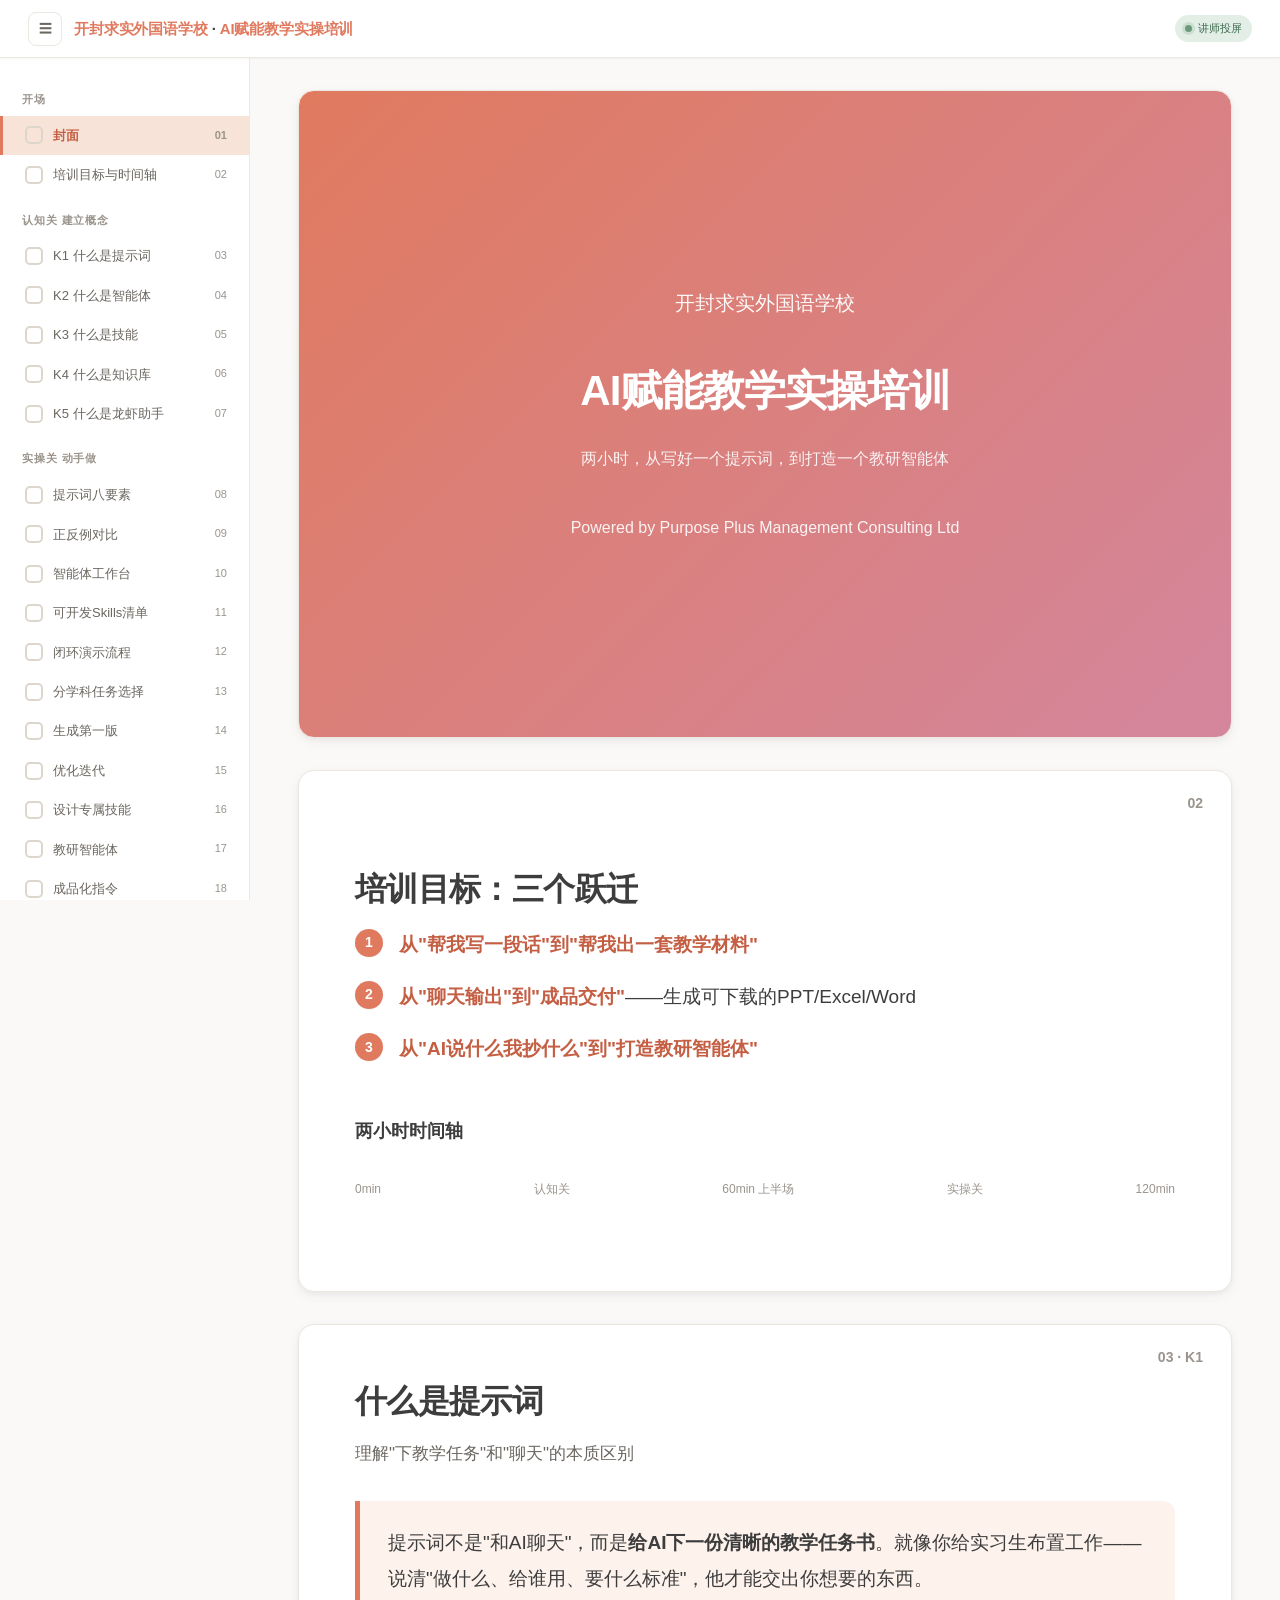
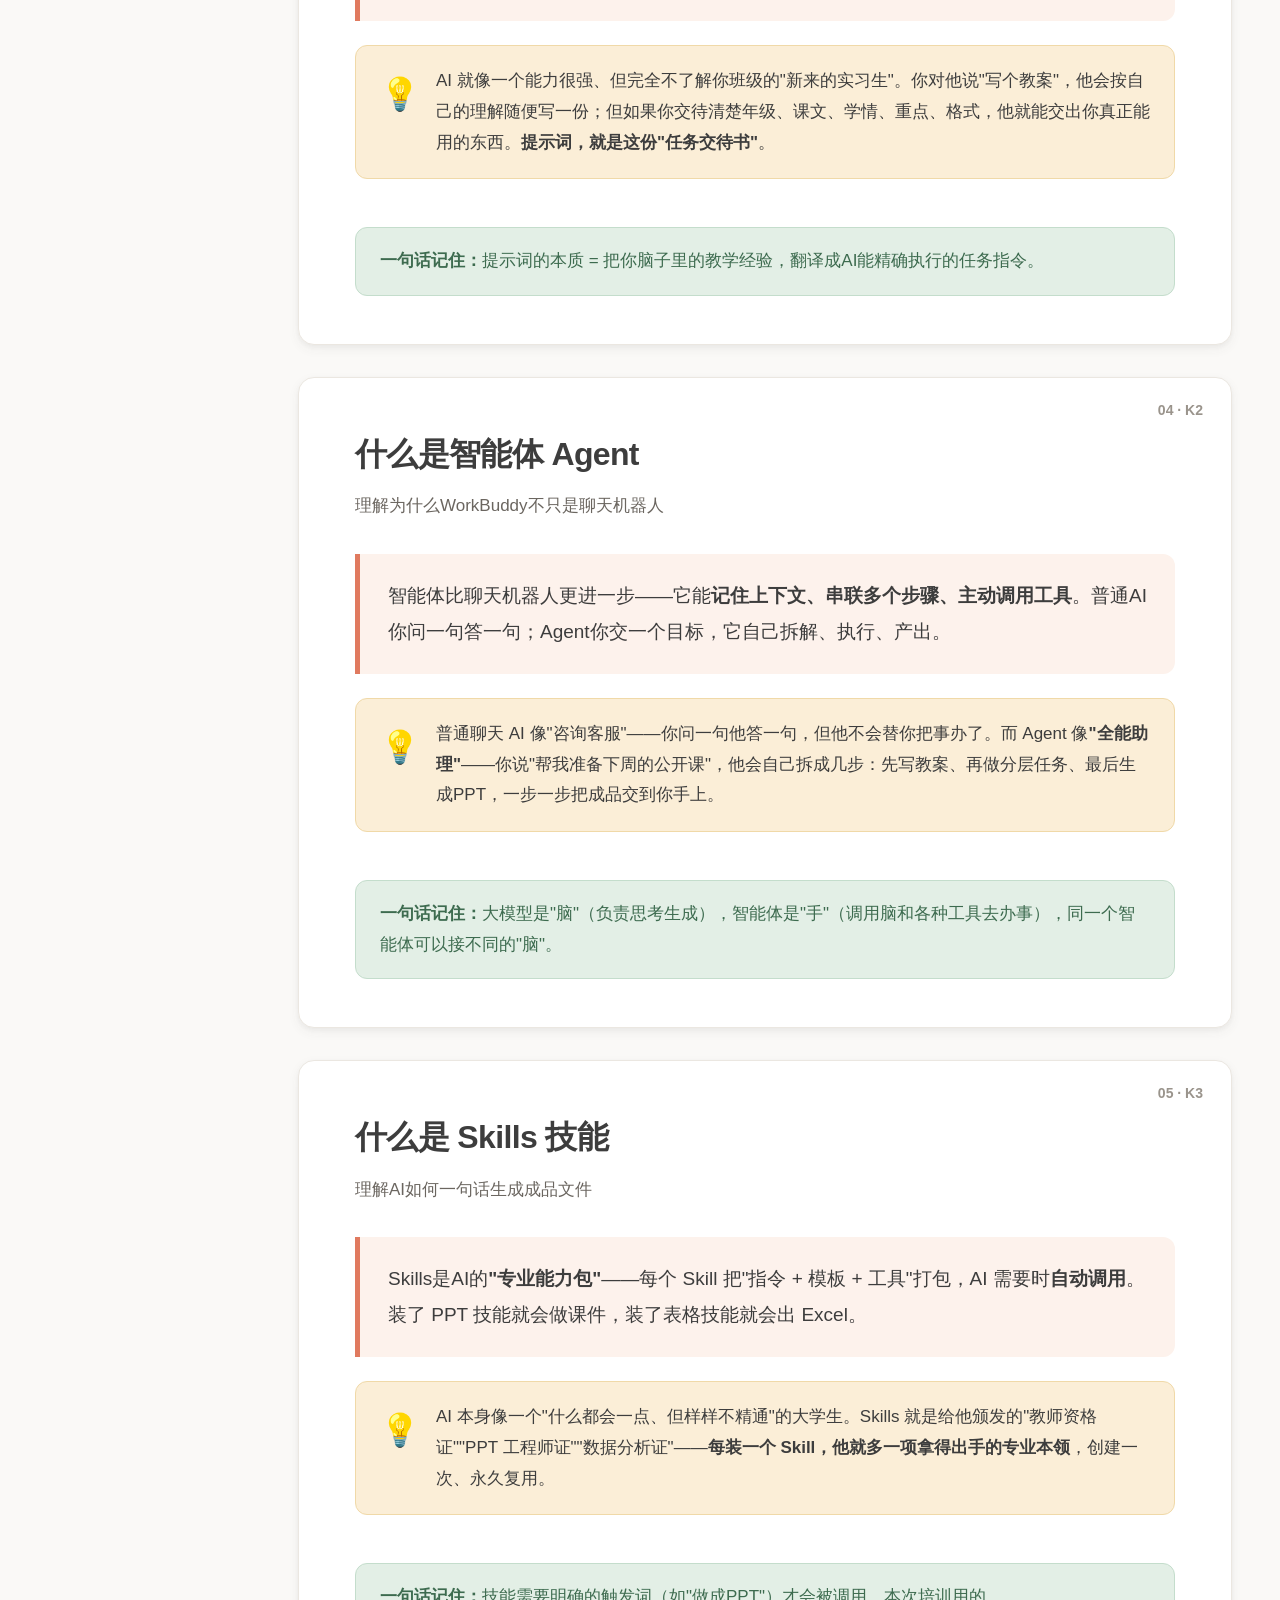
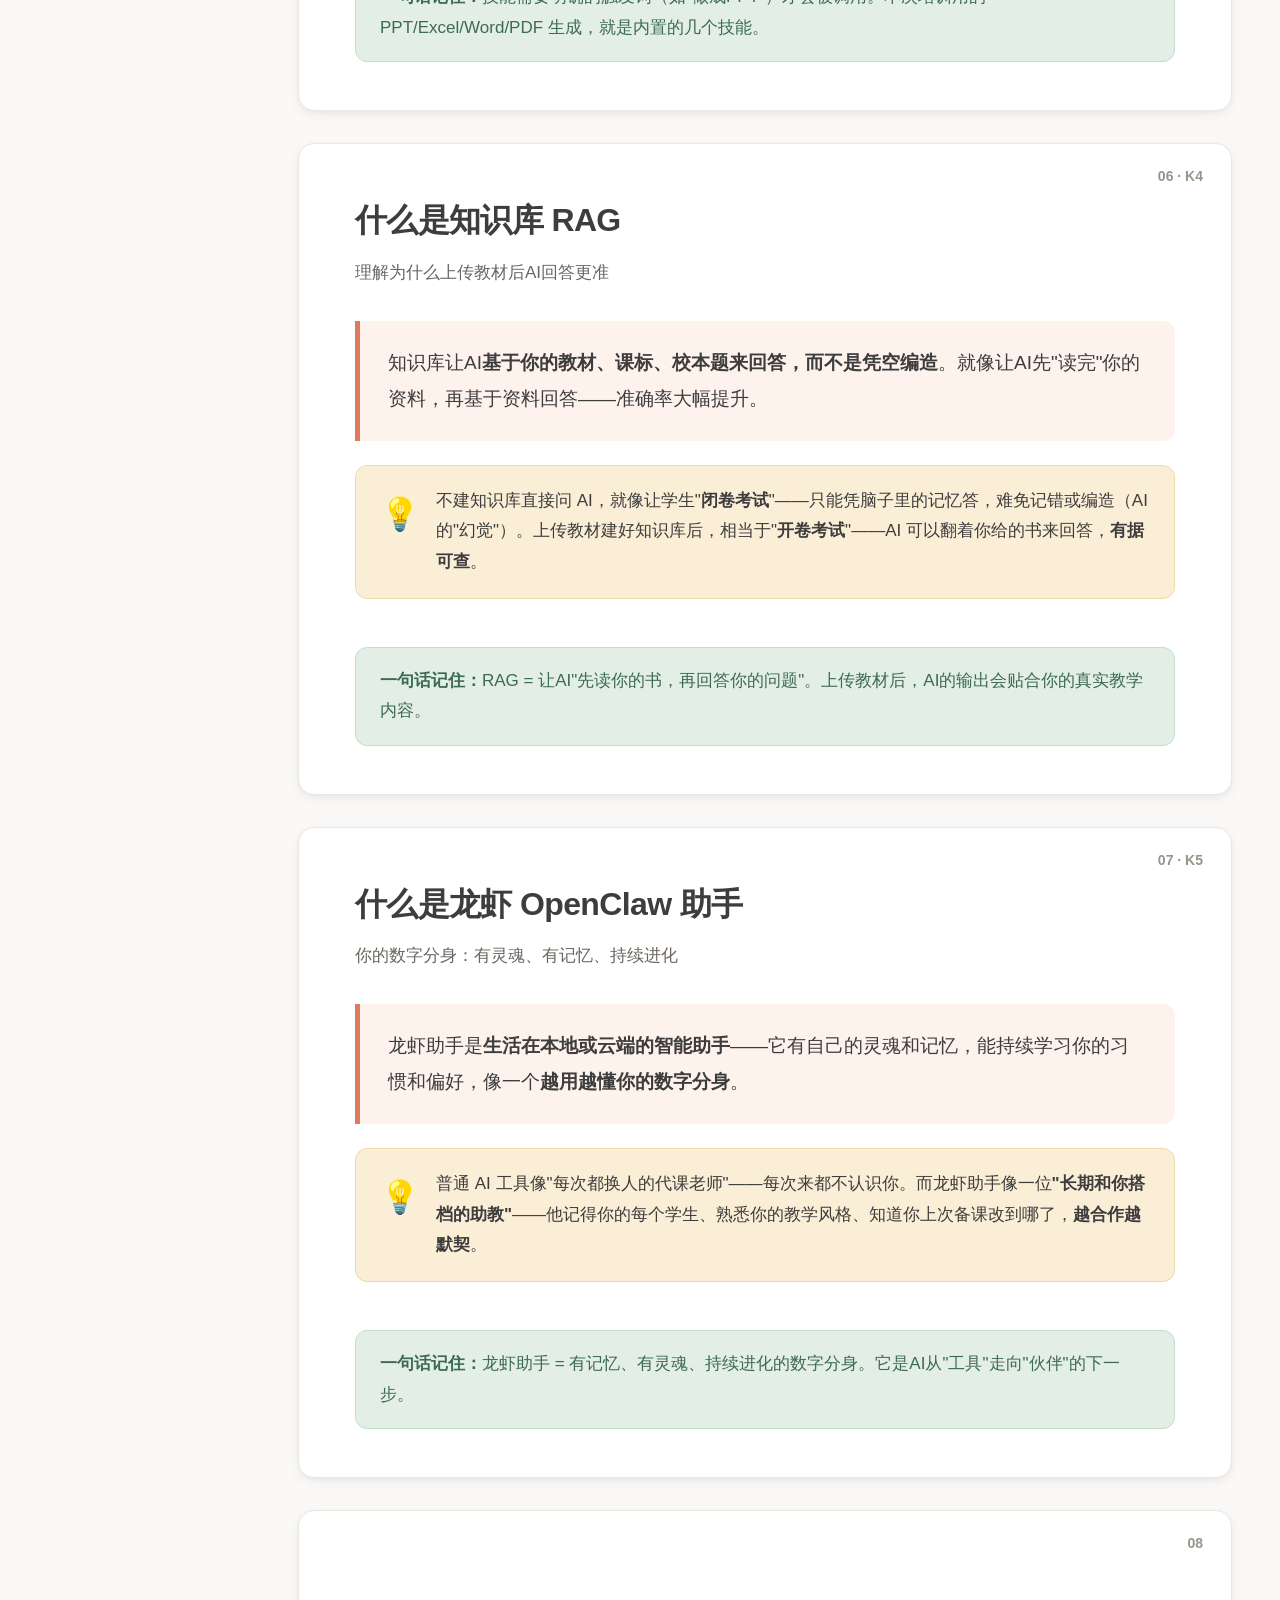
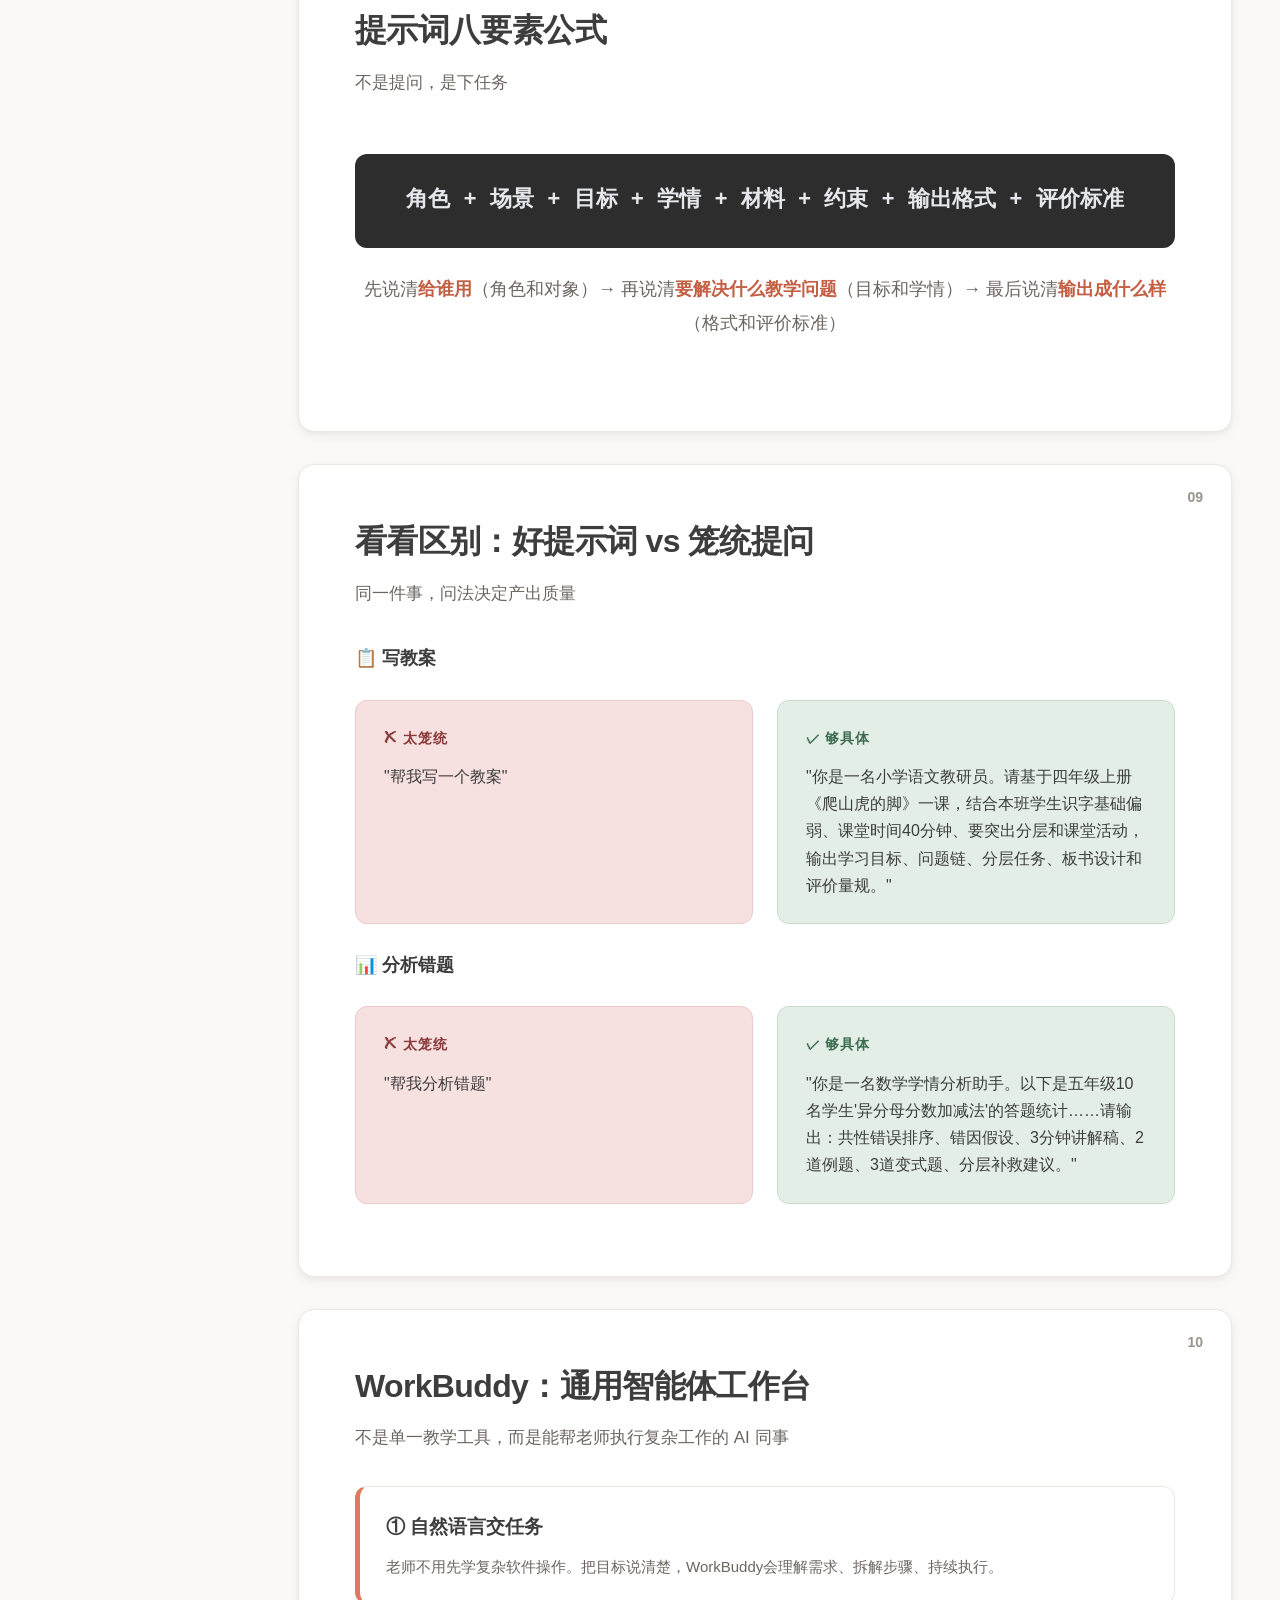
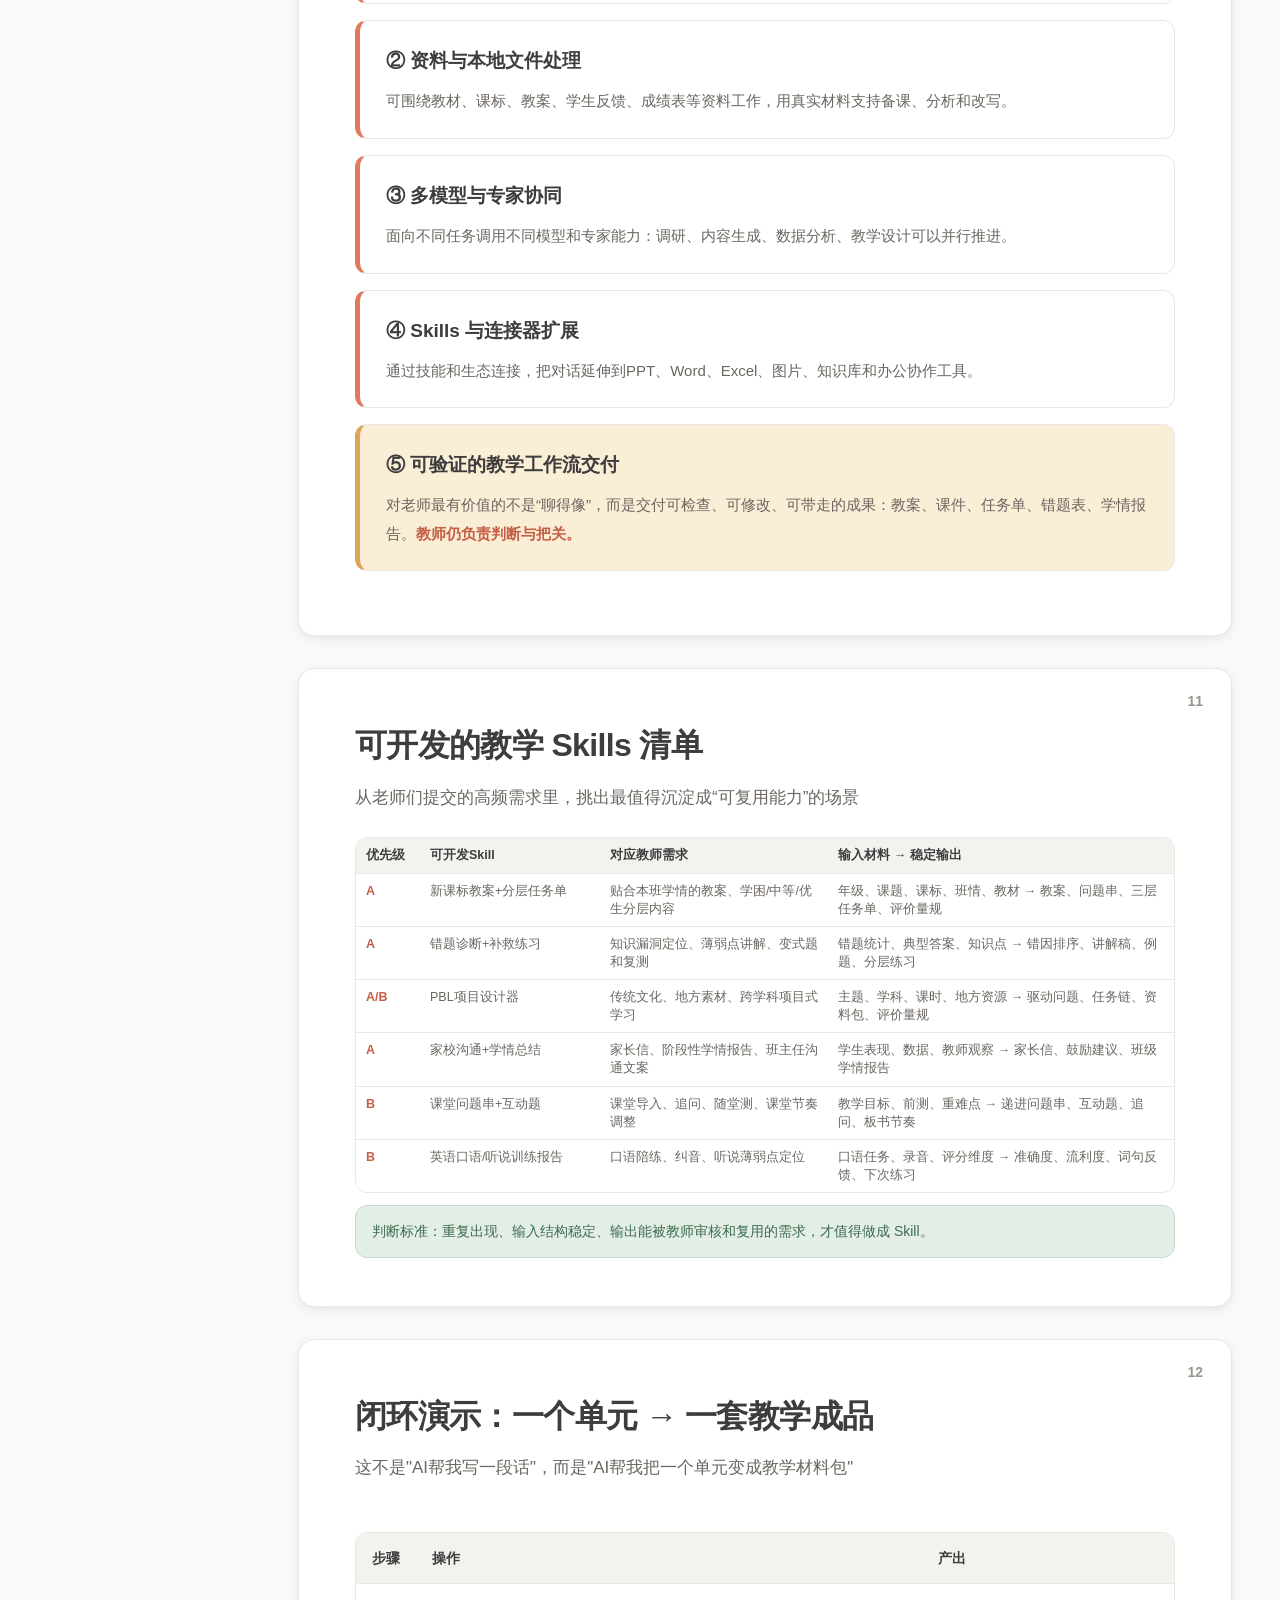
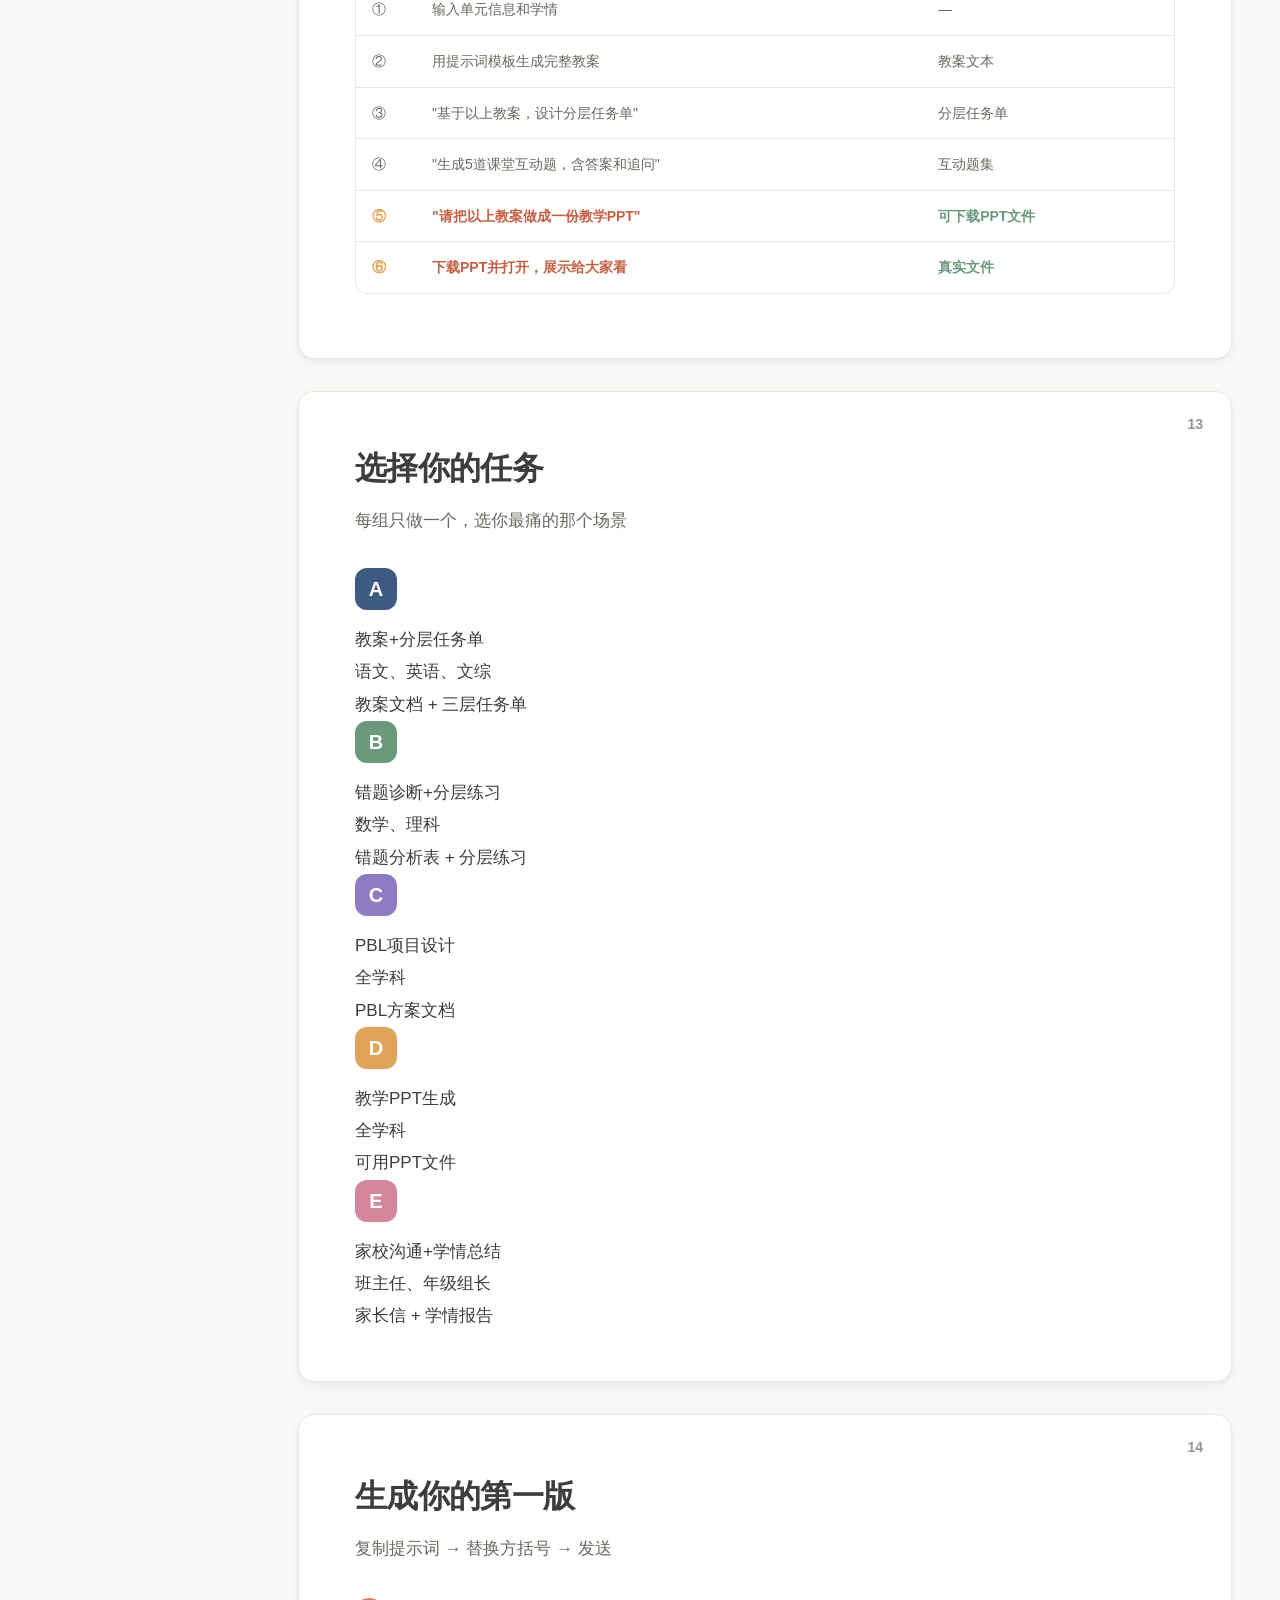
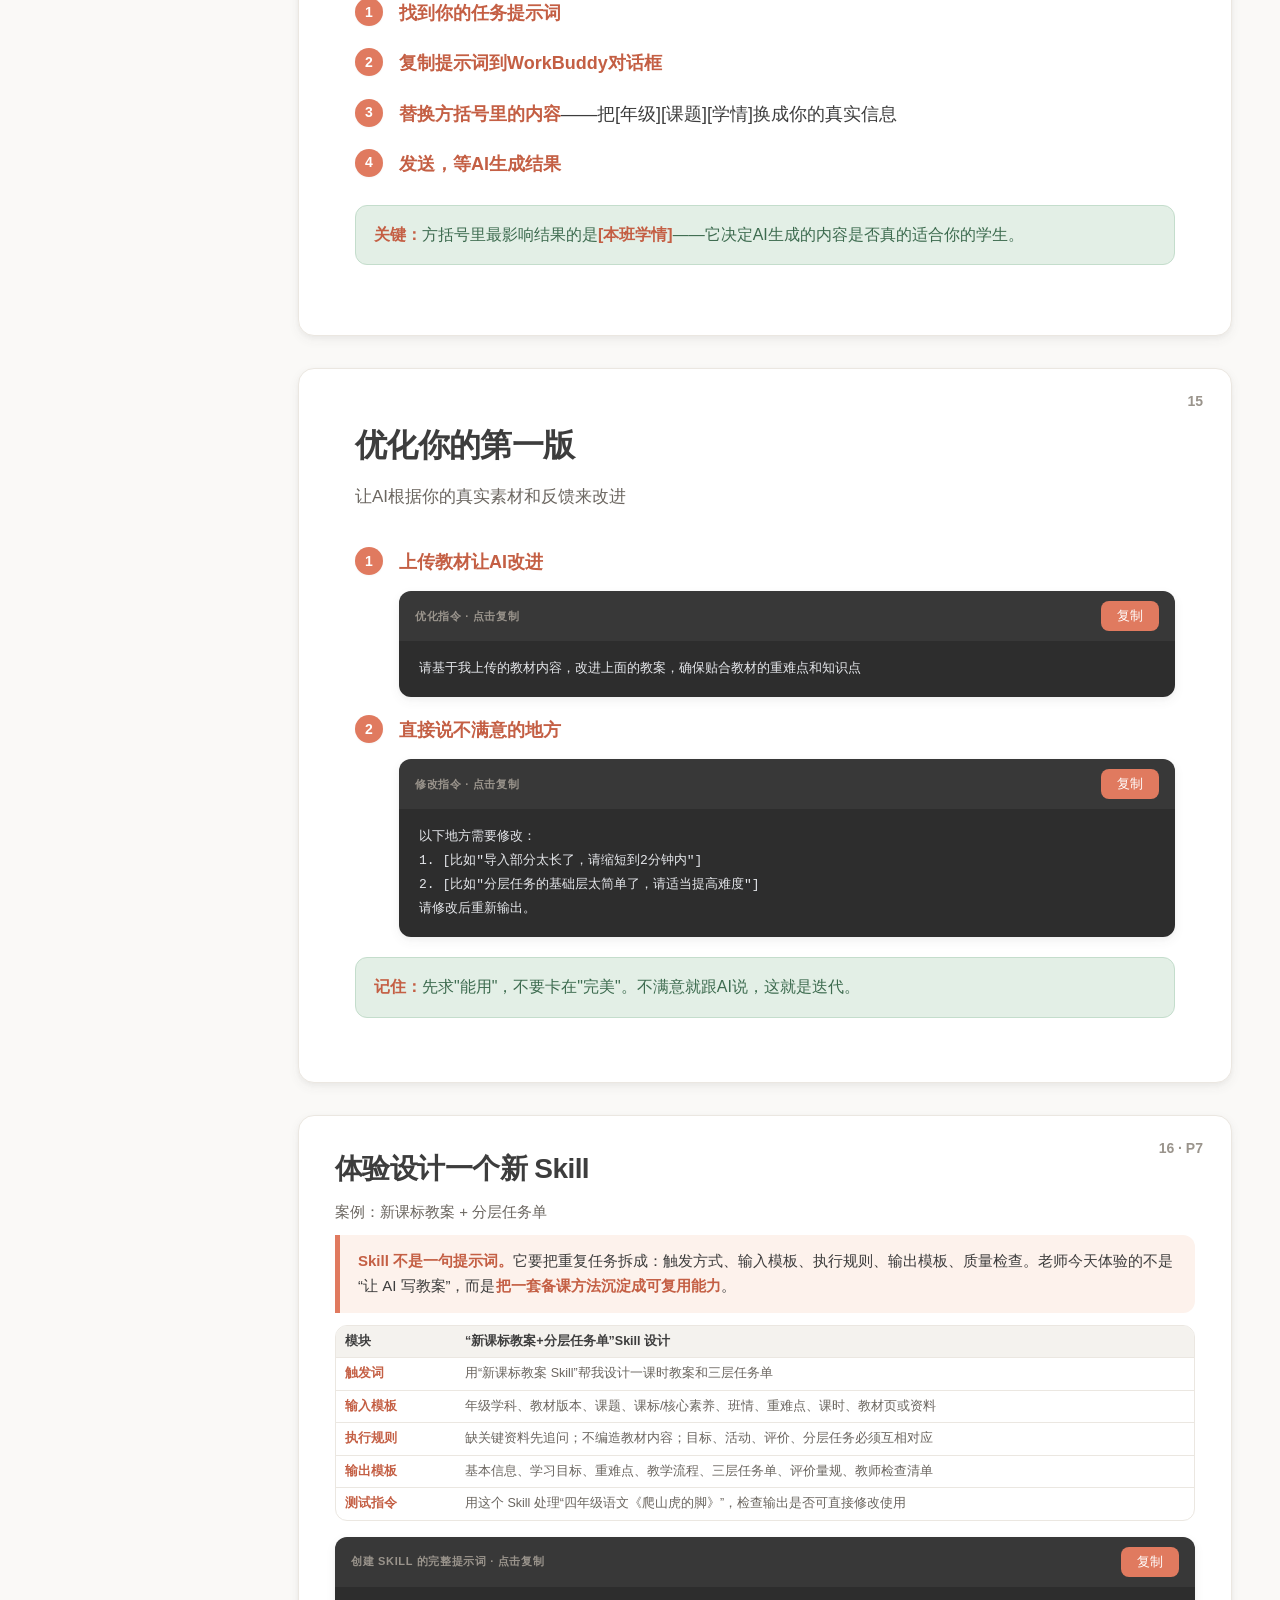
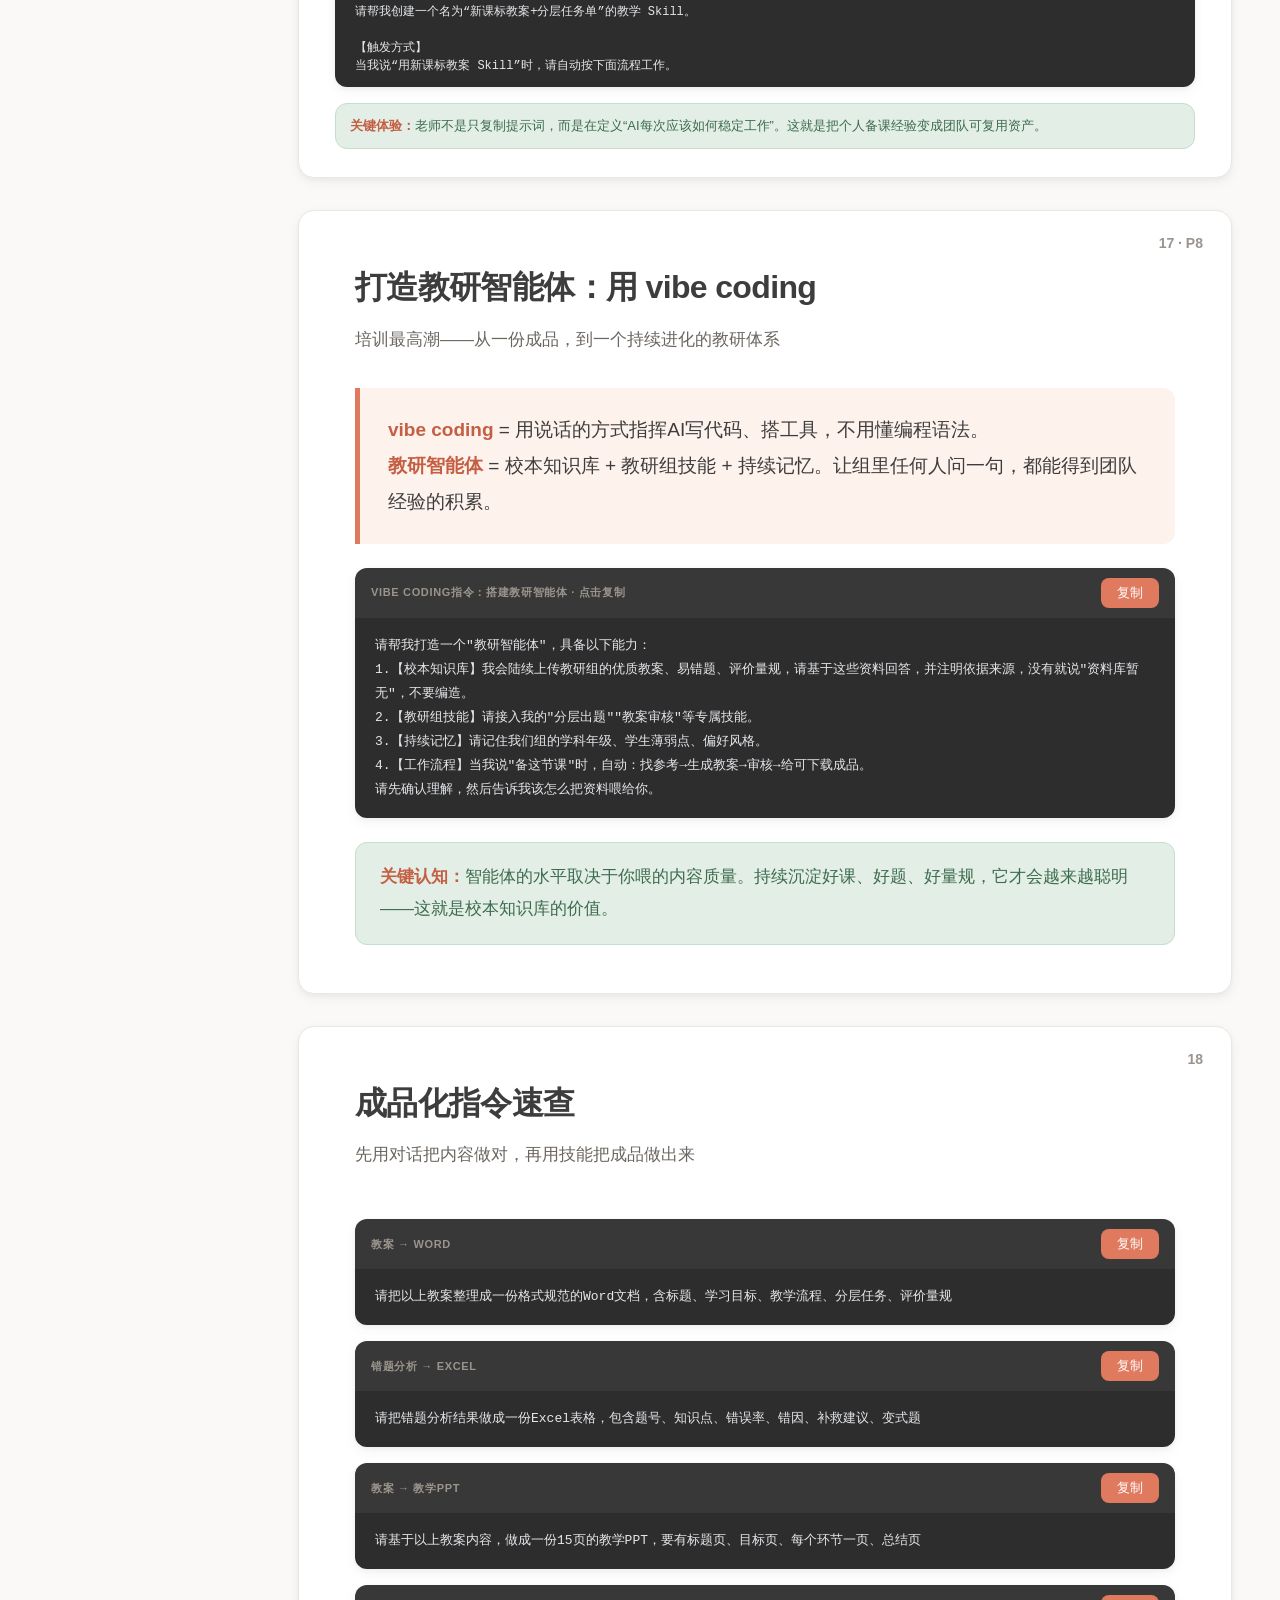
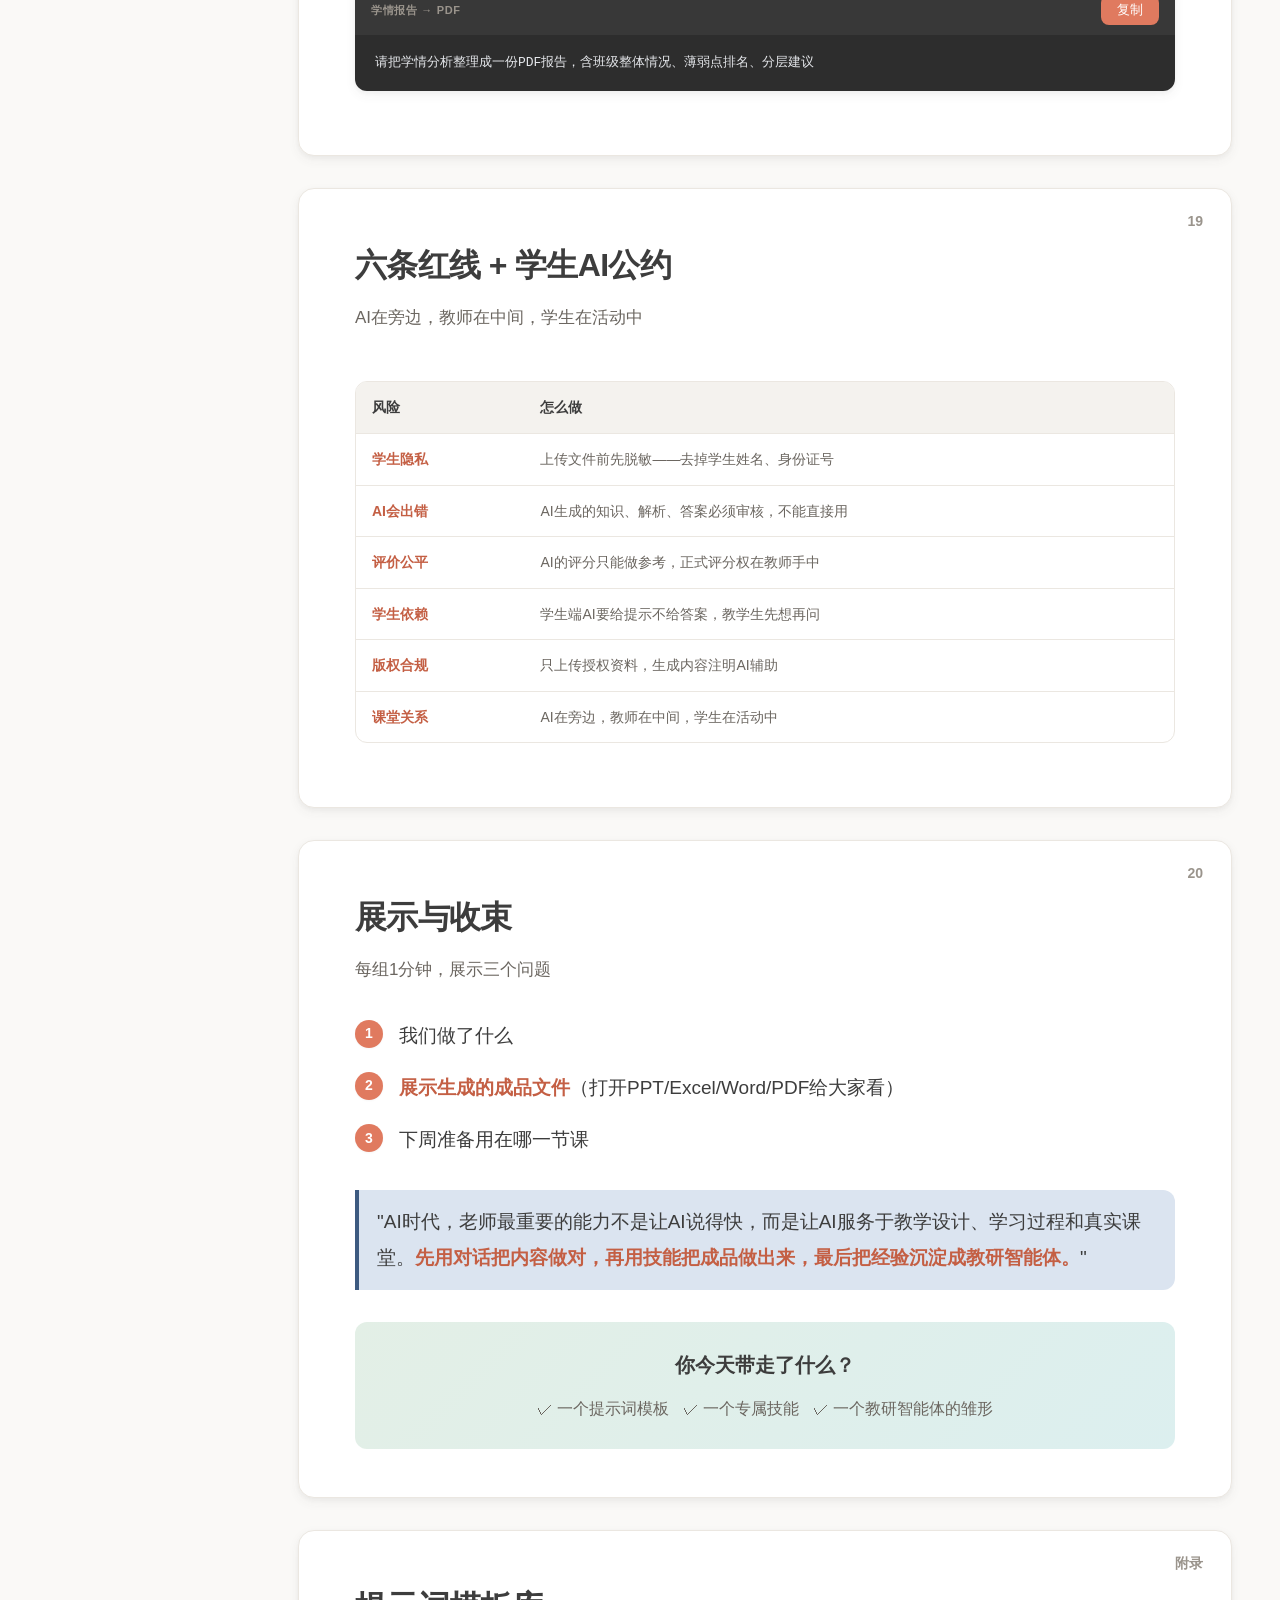
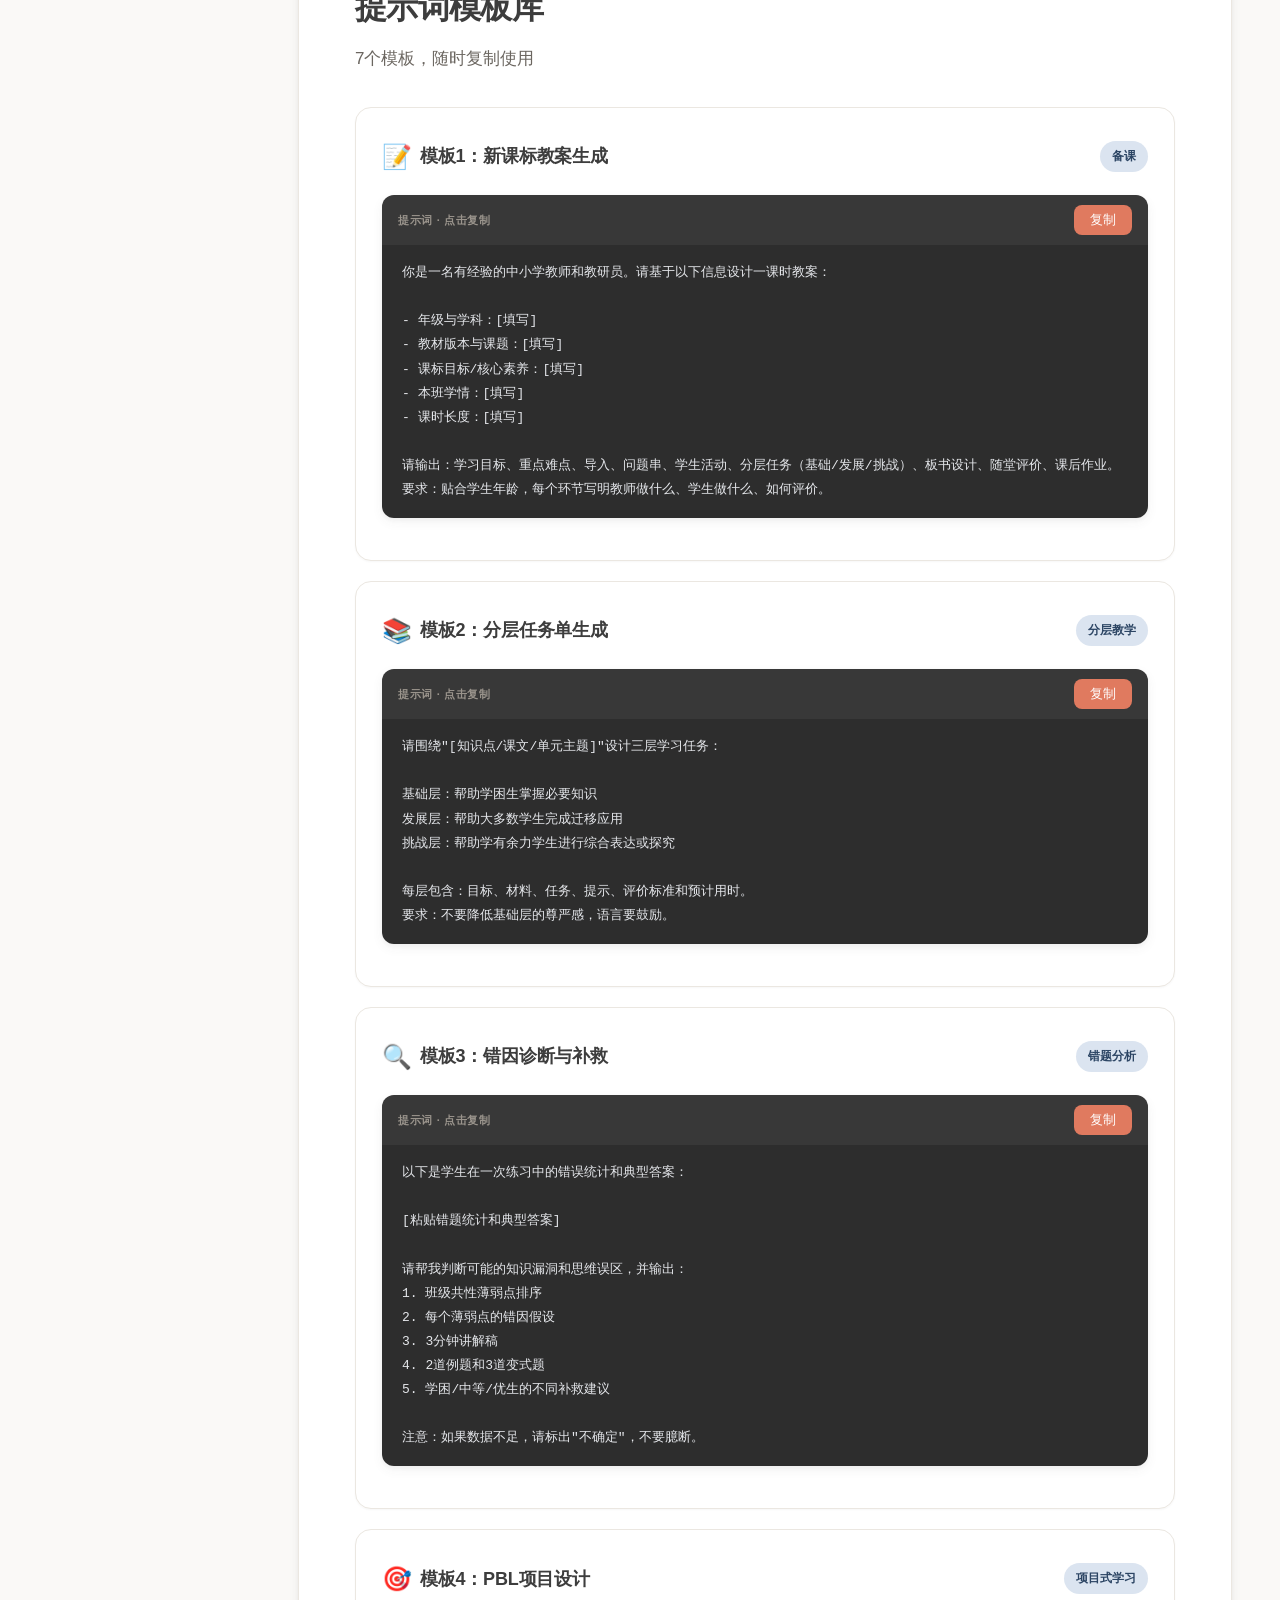
==== commit c83cf3cb: "Update bootcamp learner flow" ====
--- a/index.html
+++ b/index.html
@@ -4,11 +4,33 @@
 <meta charset="UTF-8">
 <meta name="viewport" content="width=device-width, initial-scale=1.0">
 <title>AI赋能教学实操培训 · 讲师投屏</title>
-<link rel="stylesheet" href="./assets/style.css">
+<link rel="stylesheet" href="./assets/style.css?v=20260628b">
 <style>
 /* ===== 讲师端 PPT 化独有样式 ===== */
 body { background: var(--bg); }
-.main { max-width: 1100px; padding: 32px 48px 80px; }
+.main { max-width: 1100px; padding: 32px 48px 80px; transition: margin-left 0.25s ease, max-width 0.25s ease; }
+body.sidebar-collapsed .sidebar { transform: translateX(-100%); }
+body.sidebar-collapsed .main { margin-left: 0; max-width: min(1280px, calc(100vw - 96px)); }
+body.sidebar-collapsed .site-footer { margin-left: 0; }
+body.sidebar-collapsed .menu-btn { background: var(--primary-soft); color: var(--primary-dark); border-color: var(--primary-light); }
+
+/* 桌面投屏时也允许收起目录，给右侧内容更多空间 */
+.menu-btn {
+  display: inline-flex;
+  align-items: center;
+  justify-content: center;
+  width: 34px;
+  height: 34px;
+  border-radius: var(--radius-sm);
+  border: 1px solid var(--line);
+  background: var(--surface);
+  color: var(--ink-soft);
+  cursor: pointer;
+  margin-right: 12px;
+  transition: all 0.2s;
+}
+.menu-btn:hover { background: var(--surface-2); color: var(--ink); }
+.sidebar { transition: transform 0.25s ease; }
 
 /* PPT 页：一屏一主题大卡片 */
 .slide { background: var(--surface); border: 1px solid var(--line); border-radius: var(--radius-lg); padding: 48px 56px; margin-bottom: 32px; box-shadow: var(--shadow-md); min-height: 58vh; display: flex; flex-direction: column; justify-content: center; scroll-margin-top: 74px; }
@@ -37,6 +59,22 @@
 .slide-ability.highlight { background: var(--accent-light); border-left-color: var(--accent); }
 .slide-ability h4 { font-size: 19px; font-weight: 700; margin-bottom: 8px; color: var(--ink); }
 .slide-ability p { font-size: 15px; color: var(--ink-soft); }
+#skills { justify-content: flex-start; }
+#skills .slide-subtitle { margin-bottom: 16px; }
+#skills .table-wrap { margin: 8px 0; }
+#skills table { font-size: 12.5px; }
+#skills th, #skills td { padding: 8px 10px; line-height: 1.45; vertical-align: top; }
+#skills .slide-keypoint { margin-top: 12px; padding: 12px 16px; font-size: 14px; }
+#customskill { justify-content: flex-start; padding: 28px 36px; }
+#customskill .slide-title { font-size: 28px; margin-bottom: 4px; }
+#customskill .knowledge-slide-intro { font-size: 15px; line-height: 1.65; padding: 14px 18px; margin-bottom: 12px; }
+#customskill .slide-subtitle { margin-bottom: 10px; font-size: 15px; }
+#customskill .table-wrap { margin: 8px 0; }
+#customskill table { font-size: 12.5px; }
+#customskill th, #customskill td { padding: 7px 9px; line-height: 1.4; vertical-align: top; }
+#customskill .prompt-block { margin-top: 12px; }
+#customskill .prompt-code { max-height: 100px; overflow: auto; font-size: 12px; line-height: 1.5; }
+#customskill .slide-keypoint { margin-top: 10px; padding: 10px 14px; font-size: 13px; }
 
 /* PPT 用的知识点科普块 */
 .knowledge-slide-intro { font-size: 19px; line-height: 1.9; color: var(--ink); background: var(--primary-soft); border-left: 5px solid var(--primary); border-radius: 0 var(--radius) var(--radius) 0; padding: 24px 28px; margin-bottom: 24px; }
@@ -51,6 +89,8 @@
 .nav-item .nav-page { font-size: 11px; color: var(--ink-faint); margin-left: auto; font-variant-numeric: tabular-nums; }
 
 @media (max-width: 768px) {
+  body.sidebar-collapsed .sidebar { transform: translateX(-100%); }
+  body.sidebar-collapsed .main { max-width: none; }
   .slide { padding: 28px 20px; min-height: auto; }
   .slide-cover h1 { font-size: 28px; }
   .slide-title { font-size: 24px; }
@@ -63,7 +103,7 @@
 
 <!-- ===== 顶部栏 ===== -->
 <div class="header">
-  <button class="menu-btn" onclick="toggleSidebar()" aria-label="打开导航菜单">☰</button>
+  <button class="menu-btn" id="sidebarToggle" onclick="toggleSidebar()" aria-label="收起导航菜单" title="收起/展开导航">☰</button>
   <div class="header-title"><span class="school-brand">开封求实外国语学校</span> · <span>AI赋能教学实操培训</span></div>
   <div class="header-right" style="margin-left:auto;">
     <div class="mode-indicator mode-online"><span class="mode-dot"></span><span>讲师投屏</span></div>
@@ -86,8 +126,8 @@
   <div class="nav-section-title">实操关 动手做</div>
   <div class="nav-item" onclick="goSection('formula')"><div class="nav-check"></div><span>提示词八要素</span><span class="nav-page">08</span></div>
   <div class="nav-item" onclick="goSection('compare')"><div class="nav-check"></div><span>正反例对比</span><span class="nav-page">09</span></div>
-  <div class="nav-item" onclick="goSection('abilities')"><div class="nav-check"></div><span>五种能力</span><span class="nav-page">10</span></div>
-  <div class="nav-item" onclick="goSection('skills')"><div class="nav-check"></div><span>技能速查表</span><span class="nav-page">11</span></div>
+  <div class="nav-item" onclick="goSection('abilities')"><div class="nav-check"></div><span>智能体工作台</span><span class="nav-page">10</span></div>
+  <div class="nav-item" onclick="goSection('skills')"><div class="nav-check"></div><span>可开发Skills清单</span><span class="nav-page">11</span></div>
   <div class="nav-item" onclick="goSection('demo')"><div class="nav-check"></div><span>闭环演示流程</span><span class="nav-page">12</span></div>
   <div class="nav-item" onclick="goSection('tasks')"><div class="nav-check"></div><span>分学科任务选择</span><span class="nav-page">13</span></div>
   <div class="nav-item" onclick="goSection('firstversion')"><div class="nav-check"></div><span>生成第一版</span><span class="nav-page">14</span></div>
@@ -220,33 +260,40 @@
   </div>
 </div>
 
-<!-- 10 五种能力 -->
+<!-- 10 WorkBuddy 平台能力 -->
 <div class="slide" id="abilities" style="position:relative;">
   <div class="slide-num">10</div>
-  <div class="slide-title">WorkBuddy 的五种能力</div>
-  <div class="slide-subtitle">把WorkBuddy讲成"教学成品工厂"</div>
-  <div class="slide-body">
-    <div class="slide-ability"><h4>① 对话即任务</h4><p>你说什么，AI就做什么。不需要搭建，开口就说。</p></div>
-    <div class="slide-ability"><h4>② 文件即知识库</h4><p>上传教材PDF，AI就基于你的教材来回答，不凭空编造。</p></div>
-    <div class="slide-ability"><h4>③ 一段话串流程</h4><p>"先分析错题，再生成讲解，最后出练习"——一句话，AI自动分步完成。</p></div>
-    <div class="slide-ability"><h4>④ 成品直接出</h4><p>不只是聊天文字，AI能直接生成可下载的文件。</p></div>
-    <div class="slide-ability highlight"><h4>⑤ 技能即工具箱（重点！）</h4><p>内置PPT/Excel/Word/PDF/图片等技能，一句话就能生成可下载的文件成品。<strong>这是你下半场要用的核心能力。</strong></p></div>
-  </div>
-</div>
-
-<!-- 11 技能速查表 -->
+  <div class="slide-title">WorkBuddy：通用智能体工作台</div>
+  <div class="slide-subtitle">不是单一教学工具，而是能帮老师执行复杂工作的 AI 同事</div>
+  <div class="slide-body">
+    <div class="slide-ability"><h4>① 自然语言交任务</h4><p>老师不用先学复杂软件操作。把目标说清楚，WorkBuddy会理解需求、拆解步骤、持续执行。</p></div>
+    <div class="slide-ability"><h4>② 资料与本地文件处理</h4><p>可围绕教材、课标、教案、学生反馈、成绩表等资料工作，用真实材料支持备课、分析和改写。</p></div>
+    <div class="slide-ability"><h4>③ 多模型与专家协同</h4><p>面向不同任务调用不同模型和专家能力：调研、内容生成、数据分析、教学设计可以并行推进。</p></div>
+    <div class="slide-ability"><h4>④ Skills 与连接器扩展</h4><p>通过技能和生态连接，把对话延伸到PPT、Word、Excel、图片、知识库和办公协作工具。</p></div>
+    <div class="slide-ability highlight"><h4>⑤ 可验证的教学工作流交付</h4><p>对老师最有价值的不是“聊得像”，而是交付可检查、可修改、可带走的成果：教案、课件、任务单、错题表、学情报告。<strong>教师仍负责判断与把关。</strong></p></div>
+  </div>
+</div>
+
+<!-- 11 可开发Skills清单 -->
 <div class="slide" id="skills" style="position:relative;">
   <div class="slide-num">11</div>
-  <div class="slide-title">技能速查表</div>
-  <div class="slide-subtitle">一句话触发，生成可下载成品</div>
-  <div class="slide-body">
-    <div class="skill-grid">
-      <div class="skill-card"><div class="skill-icon">📊</div><div class="skill-name">PPT生成</div><div class="skill-format">.pptx 演示文稿</div><div class="skill-scenes">教学课件、公开课PPT、班会PPT</div><div class="skill-trigger">说 <strong>"做成PPT"</strong></div></div>
-      <div class="skill-card"><div class="skill-icon">📈</div><div class="skill-name">Excel生成</div><div class="skill-format">.xlsx 电子表格</div><div class="skill-scenes">错题分析表、成绩统计、练习清单</div><div class="skill-trigger">说 <strong>"做成Excel"</strong></div></div>
-      <div class="skill-card"><div class="skill-icon">📄</div><div class="skill-name">Word文档</div><div class="skill-format">.docx 文档</div><div class="skill-scenes">教案文档、家长信、教研报告</div><div class="skill-trigger">说 <strong>"做成Word"</strong></div></div>
-      <div class="skill-card"><div class="skill-icon">📑</div><div class="skill-name">PDF生成</div><div class="skill-format">.pdf 文档</div><div class="skill-scenes">学情报告、PBL方案、可打印资料</div><div class="skill-trigger">说 <strong>"做成PDF"</strong></div></div>
-      <div class="skill-card"><div class="skill-icon">🎨</div><div class="skill-name">图片生成</div><div class="skill-format">.png/.jpg 图片</div><div class="skill-scenes">课件配图、PBL情境图、对话场景图</div><div class="skill-trigger">说 <strong>"生成一张图片"</strong></div></div>
-    </div>
+  <div class="slide-title">可开发的教学 Skills 清单</div>
+  <div class="slide-subtitle">从老师们提交的高频需求里，挑出最值得沉淀成“可复用能力”的场景</div>
+  <div class="slide-body">
+    <div class="table-wrap">
+      <table>
+        <thead><tr><th style="width:64px;">优先级</th><th style="width:22%;">可开发Skill</th><th>对应教师需求</th><th>输入材料 → 稳定输出</th></tr></thead>
+        <tbody>
+          <tr><td><strong>A</strong></td><td>新课标教案+分层任务单</td><td>贴合本班学情的教案、学困/中等/优生分层内容</td><td>年级、课题、课标、班情、教材 → 教案、问题串、三层任务单、评价量规</td></tr>
+          <tr><td><strong>A</strong></td><td>错题诊断+补救练习</td><td>知识漏洞定位、薄弱点讲解、变式题和复测</td><td>错题统计、典型答案、知识点 → 错因排序、讲解稿、例题、分层练习</td></tr>
+          <tr><td><strong>A/B</strong></td><td>PBL项目设计器</td><td>传统文化、地方素材、跨学科项目式学习</td><td>主题、学科、课时、地方资源 → 驱动问题、任务链、资料包、评价量规</td></tr>
+          <tr><td><strong>A</strong></td><td>家校沟通+学情总结</td><td>家长信、阶段性学情报告、班主任沟通文案</td><td>学生表现、数据、教师观察 → 家长信、鼓励建议、班级学情报告</td></tr>
+          <tr><td><strong>B</strong></td><td>课堂问题串+互动题</td><td>课堂导入、追问、随堂测、课堂节奏调整</td><td>教学目标、前测、重难点 → 递进问题串、互动题、追问、板书节奏</td></tr>
+          <tr><td><strong>B</strong></td><td>英语口语/听说训练报告</td><td>口语陪练、纠音、听说薄弱点定位</td><td>口语任务、录音、评分维度 → 准确度、流利度、词句反馈、下次练习</td></tr>
+        </tbody>
+      </table>
+    </div>
+    <div class="slide-keypoint">判断标准：重复出现、输入结构稳定、输出能被教师审核和复用的需求，才值得做成 Skill。</div>
   </div>
 </div>
 
@@ -324,24 +371,49 @@
 <!-- 16 设计专属技能 -->
 <div class="slide" id="customskill" style="position:relative;">
   <div class="slide-num">16 · P7</div>
-  <div class="slide-title">设计你的专属技能</div>
-  <div class="slide-subtitle">把你的专业经验，变成可复用、可分享的AI技能</div>
-  <div class="slide-body">
-    <div class="knowledge-slide-intro"><strong>这是整场培训最让你惊喜的一步。</strong>把你反复在用的教学经验（教案审核标准、分层出题套路、家长信风格），写成一套指令模板——以后一句话触发，AI自动按你的标准做事。</div>
-    <h4 style="font-weight:700;margin:20px 0 12px;font-size:18px;">三步法</h4>
-    <div class="step-list" style="font-size:17px;">
-      <li><strong>找到你反复在做的事</strong>——比如分层出题总强调"基础5题+发展4题+挑战3题"</li>
-      <li><strong>写成清晰的指令模板</strong>——把标准、流程、输出格式写成"技能说明书"</li>
-      <li><strong>起名触发</strong>——命名为"我的分层出题"，以后一句话调用</li>
-    </div>
-    <div class="prompt-block" style="margin-top:20px;"><div class="prompt-header"><span class="prompt-label">技能模板：我的分层出题 · 点击复制</span><button class="copy-btn" onclick="copyPrompt(this)">复制</button></div><div class="prompt-code">请帮我创建一个名为"我的分层出题"的专属技能。
-我说一个知识点，你就按我固定的套路出题：
-- 基础层：5道基础题，覆盖核心知识点
-- 发展层：4道应用题，需要迁移理解
-- 挑战层：3道综合题，需要多步推理
-- 每道题附答案和解析
-请把这套标准整理成技能说明书，以后我说"分层出题"你就按这个执行。</div></div>
-    <div class="slide-keypoint"><strong>额外价值：</strong>设计好后可分享给同组、同校老师，把个人经验变成团队教研资产。</div>
+  <div class="slide-title">体验设计一个新 Skill</div>
+  <div class="slide-subtitle">案例：新课标教案 + 分层任务单</div>
+  <div class="slide-body">
+    <div class="knowledge-slide-intro"><strong>Skill 不是一句提示词。</strong>它要把重复任务拆成：触发方式、输入模板、执行规则、输出模板、质量检查。老师今天体验的不是“让 AI 写教案”，而是<strong>把一套备课方法沉淀成可复用能力</strong>。</div>
+    <div class="table-wrap">
+      <table>
+        <thead><tr><th style="width:120px;">模块</th><th>“新课标教案+分层任务单”Skill 设计</th></tr></thead>
+        <tbody>
+          <tr><td><strong>触发词</strong></td><td>用“新课标教案 Skill”帮我设计一课时教案和三层任务单</td></tr>
+          <tr><td><strong>输入模板</strong></td><td>年级学科、教材版本、课题、课标/核心素养、班情、重难点、课时、教材页或资料</td></tr>
+          <tr><td><strong>执行规则</strong></td><td>缺关键资料先追问；不编造教材内容；目标、活动、评价、分层任务必须互相对应</td></tr>
+          <tr><td><strong>输出模板</strong></td><td>基本信息、学习目标、重难点、教学流程、三层任务单、评价量规、教师检查清单</td></tr>
+          <tr><td><strong>测试指令</strong></td><td>用这个 Skill 处理“四年级语文《爬山虎的脚》”，检查输出是否可直接修改使用</td></tr>
+        </tbody>
+      </table>
+    </div>
+    <div class="prompt-block" style="margin-top:16px;"><div class="prompt-header"><span class="prompt-label">创建 Skill 的完整提示词 · 点击复制</span><button class="copy-btn" onclick="copyPrompt(this)">复制</button></div><div class="prompt-code">请帮我创建一个名为“新课标教案+分层任务单”的教学 Skill。
+
+【触发方式】
+当我说“用新课标教案 Skill”时，请自动按下面流程工作。
+
+【必须收集的输入】
+年级学科、教材版本、课题、课标目标或核心素养、本班学情、已有基础、常见困难、课时长度、教材页/资料。
+如果缺少课题、年级学科、学情、课时这四项，请先追问，不要直接生成。
+
+【执行规则】
+1. 不编造教材细节；资料不足时标注“基于当前信息的假设”。
+2. 学习目标要可观察、可评价，不写空泛口号。
+3. 教学活动必须对应目标，问题串要递进。
+4. 分层任务分为基础、发展、挑战三层，不降低基础层的尊严感。
+5. 输出最后必须给教师检查清单，提醒我审核准确性和班级适配性。
+
+【输出模板】
+一、基本信息
+二、学习目标：知识理解、能力方法、核心素养
+三、重点难点
+四、教学流程表：环节、教师活动、学生活动、关键问题、评价方式、用时
+五、分层任务单：基础层、发展层、挑战层；每层含目标、任务、提示、评价标准、预计用时
+六、评价量规
+七、教师检查清单
+
+请先把这份 Skill 说明书整理出来，再给我一个测试用例。</div></div>
+    <div class="slide-keypoint"><strong>关键体验：</strong>老师不是只复制提示词，而是在定义“AI每次应该如何稳定工作”。这就是把个人备课经验变成团队可复用资产。</div>
   </div>
 </div>
 
@@ -473,7 +545,7 @@
   { id: 3, name: "错因诊断与补救", icon: "🔍", scene: "错题分析", code: `以下是学生在一次练习中的错误统计和典型答案：\n\n[粘贴错题统计和典型答案]\n\n请帮我判断可能的知识漏洞和思维误区，并输出：\n1. 班级共性薄弱点排序\n2. 每个薄弱点的错因假设\n3. 3分钟讲解稿\n4. 2道例题和3道变式题\n5. 学困/中等/优生的不同补救建议\n\n注意：如果数据不足，请标出"不确定"，不要臆断。` },
   { id: 4, name: "PBL项目设计", icon: "🎯", scene: "项目式学习", code: `你是一名项目式学习设计专家。请基于以下主题，为[年级]课堂设计一套PBL方案：\n\n- 主题：[填写]\n- 学科：[填写]\n- 课时：[填写，如4-6课时]\n\n请输出：驱动问题、项目目标、任务链（分课时）、学生分工、资料支持、分层支架、成果物、评价量规。\n要求：任务要真实，过程要可操作，适合在一线课堂落地。` },
   { id: 5, name: "家校沟通文案", icon: "💬", scene: "家校沟通", code: `你是一名有温度的班主任。请根据以下信息写一段家长信：\n\n- 事件/背景：[填写]\n- 学生表现：[填写]\n- 教师观察：[填写]\n\n要求：事实型、鼓励型、有下一步行动建议。家长信不超过300字，微群消息不超过100字，不给学生贴负面标签。` },
-  { id: 6, name: "技能成品化指令库", icon: "⚡", scene: "技能使用", isSkill: true },
+  { id: 6, name: "可开发Skills清单", icon: "⚡", scene: "技能沉淀", isSkill: true },
   { id: 7, name: "学生AI使用公约", icon: "🤝", scene: "学生AI素养", code: `请帮我生成一份适合[年级]学生的AI使用公约，要求：\n1. 向AI提问前，先写出自己的想法\n2. 让AI给提示，不让AI直接给最终答案\n3. 让AI解释为什么，而不是只要结果\n4. 把AI回答和课本、老师讲解、同伴讨论进行对照\n5. 提交作业时标明哪些地方使用过AI帮助\n\n请用学生能理解的语言，设计成一页可打印的公约卡片。` },
 ];
 
@@ -482,7 +554,7 @@
   const container = document.getElementById('templatesContainer');
   if (!container) return;
   container.innerHTML = templates.map(t => {
-    if (t.isSkill) return `<div class="card card-accent"><div class="card-header"><div class="card-title"><span style="font-size:24px;">${t.icon}</span> 模板${t.id}：${t.name}</div></div><p style="font-size:14px;color:var(--primary-dark);font-weight:600;">请查看「技能速查表」获取5种技能的详细触发方式。</p></div>`;
+    if (t.isSkill) return `<div class="card card-accent"><div class="card-header"><div class="card-title"><span style="font-size:24px;">${t.icon}</span> 模板${t.id}：${t.name}</div></div><p style="font-size:14px;color:var(--primary-dark);font-weight:600;">请查看「可开发的教学 Skills 清单」理解哪些需求适合沉淀成可复用技能。</p></div>`;
     return `<div class="card"><div class="card-header"><div class="card-title"><span style="font-size:24px;">${t.icon}</span> 模板${t.id}：${t.name}</div><span class="section-badge badge-blue">${t.scene}</span></div><div class="prompt-block"><div class="prompt-header"><span class="prompt-label">提示词 · 点击复制</span><button class="copy-btn" onclick="copyPrompt(this)">复制</button></div><div class="prompt-code">${escapeHtml(t.code)}</div></div></div>`;
   }).join('');
 }
@@ -529,11 +601,18 @@
   showToast(`已选择任务${taskType}，下半场开始时复制对应模板即可`, true);
 }
 
-// ===== 移动端导航抽屉 =====
+// ===== 导航收起/展开 =====
 function toggleSidebar(force) {
   const s = document.getElementById('sidebar');
   const o = document.getElementById('sidebarOverlay');
+  const btn = document.getElementById('sidebarToggle');
   if (!s) return;
+  if (window.innerWidth > 768) {
+    const willCollapse = (typeof force === 'boolean') ? !force : !document.body.classList.contains('sidebar-collapsed');
+    document.body.classList.toggle('sidebar-collapsed', willCollapse);
+    if (btn) btn.setAttribute('aria-label', willCollapse ? '展开导航菜单' : '收起导航菜单');
+    return;
+  }
   const willOpen = (typeof force === 'boolean') ? force : !s.classList.contains('open');
   s.classList.toggle('open', willOpen);
   if (o) o.classList.toggle('show', willOpen);
@@ -541,7 +620,7 @@
 
 // ===== 实时数据大屏 =====
 let dashInterval = null;
-const dashApiBase = window.location.origin;
+const dashApiBase = window.location.pathname.startsWith('/aibootcamp/') ? '/aibootcamp' : window.location.origin;
 
 async function refreshDashboard(manual) {
   const statsEl = document.getElementById('dashStats');
--- a/assets/style.css
+++ b/assets/style.css
@@ -180,6 +180,29 @@
 .complete-btn:hover { background: var(--primary-soft); color: var(--primary-dark); border-color: var(--primary-light); }
 .complete-btn.done { background: var(--success); color: var(--surface); border-color: var(--success); }
 .complete-btn.done::before { content: '✓ '; }
+
+/* ============================================================
+   学员首屏：任务导向
+   ============================================================ */
+.intro-card-top { display: flex; align-items: flex-start; justify-content: space-between; gap: 20px; margin-bottom: 18px; }
+.intro-card-top .section-subtitle { margin-bottom: 0; }
+.intro-primary { padding: 9px 22px; white-space: nowrap; }
+.flow-steps { display: grid; grid-template-columns: repeat(3, 1fr); gap: 12px; }
+.flow-step { background: var(--surface-2); border: 1px solid var(--line); border-radius: var(--radius); padding: 14px 16px; min-height: 112px; display: flex; flex-direction: column; gap: 6px; }
+.flow-step strong { font-size: 15px; color: var(--ink); }
+.flow-step span { font-size: 13px; line-height: 1.6; color: var(--ink-soft); }
+.support-strip { background: var(--surface); border: 1px solid var(--line); border-radius: var(--radius-lg); padding: 16px 20px; margin-bottom: 20px; display: flex; align-items: center; justify-content: space-between; gap: 16px; box-shadow: var(--shadow-sm); }
+.support-strip strong { display: block; font-size: 15px; color: var(--ink); margin-bottom: 2px; }
+.support-strip span { font-size: 13px; color: var(--ink-soft); line-height: 1.6; }
+.task-banner-actions { display: flex; flex-wrap: wrap; gap: 12px; margin-top: 8px; }
+.task-link.muted { color: var(--ink-soft); font-weight: 600; }
+.help-grid { display: grid; grid-template-columns: repeat(3, 1fr); gap: 14px; }
+.help-item { background: var(--surface); border: 1px solid var(--line); border-radius: var(--radius-lg); padding: 18px; display: flex; flex-direction: column; gap: 10px; min-height: 190px; box-shadow: var(--shadow-sm); }
+.help-item strong { font-size: 15px; color: var(--ink); }
+.help-item span { flex: 1; font-size: 13px; line-height: 1.7; color: var(--ink-soft); }
+.task-outcome { background: var(--success-light); border: 1px solid var(--success-border); border-radius: var(--radius); padding: 13px 16px; margin-bottom: 14px; display: flex; flex-direction: column; gap: 4px; }
+.task-outcome strong { font-size: 13px; color: var(--success-strong); }
+.task-outcome span { font-size: 13px; line-height: 1.6; color: var(--success-strong); }
 
 /* ============================================================
    引用 / 提示 / 警告块
@@ -520,6 +543,14 @@
    移动端：进度地图与活动包适配
    ============================================================ */
 @media (max-width: 768px) {
+  .intro-card-top { flex-direction: column; }
+  .intro-card-top .intro-primary { width: 100%; justify-content: center; }
+  .flow-steps { grid-template-columns: 1fr; }
+  .flow-step { min-height: auto; }
+  .support-strip { flex-direction: column; align-items: stretch; }
+  .support-strip .complete-btn { width: 100%; justify-content: center; }
+  .help-grid { grid-template-columns: 1fr; }
+  .help-item { min-height: auto; }
   .map-node { width: 24px; height: 24px; font-size: 10px; }
   .activity { padding: 20px 16px; }
   .activity-title { font-size: 21px; }
